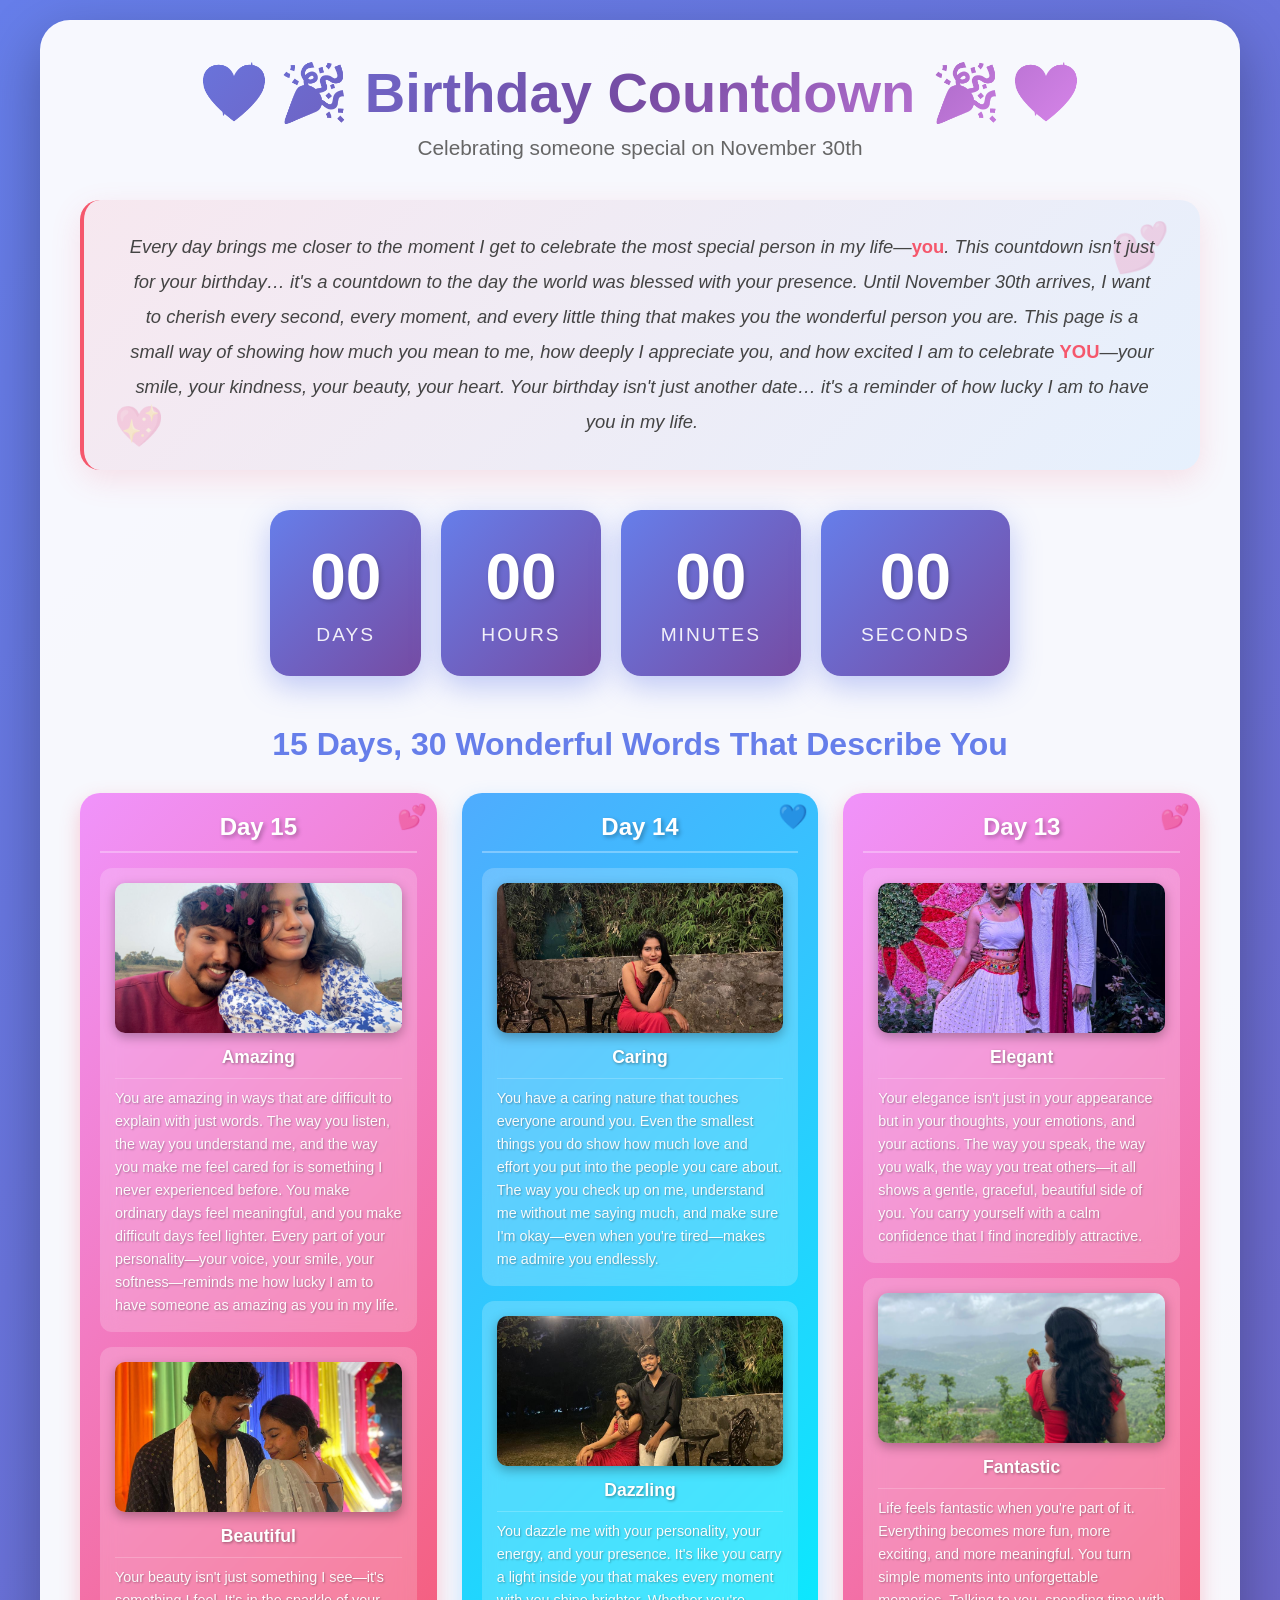
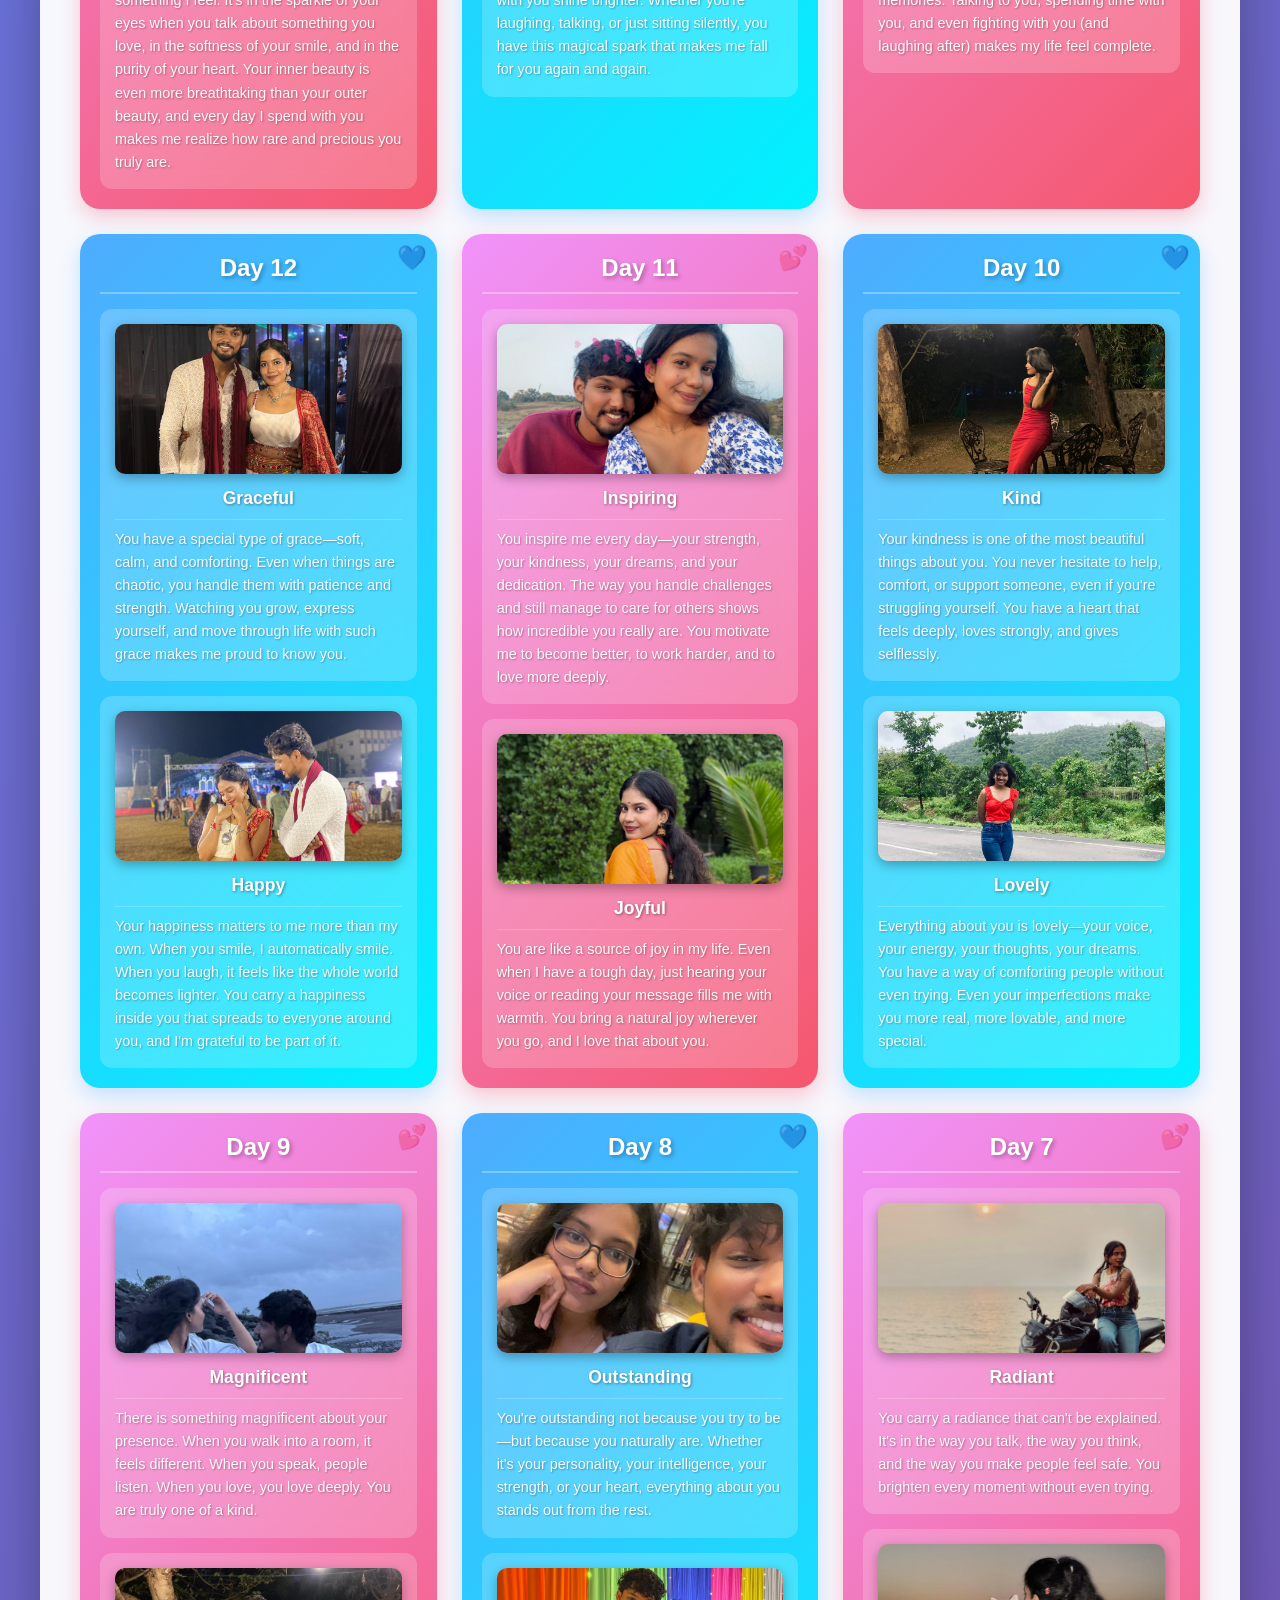
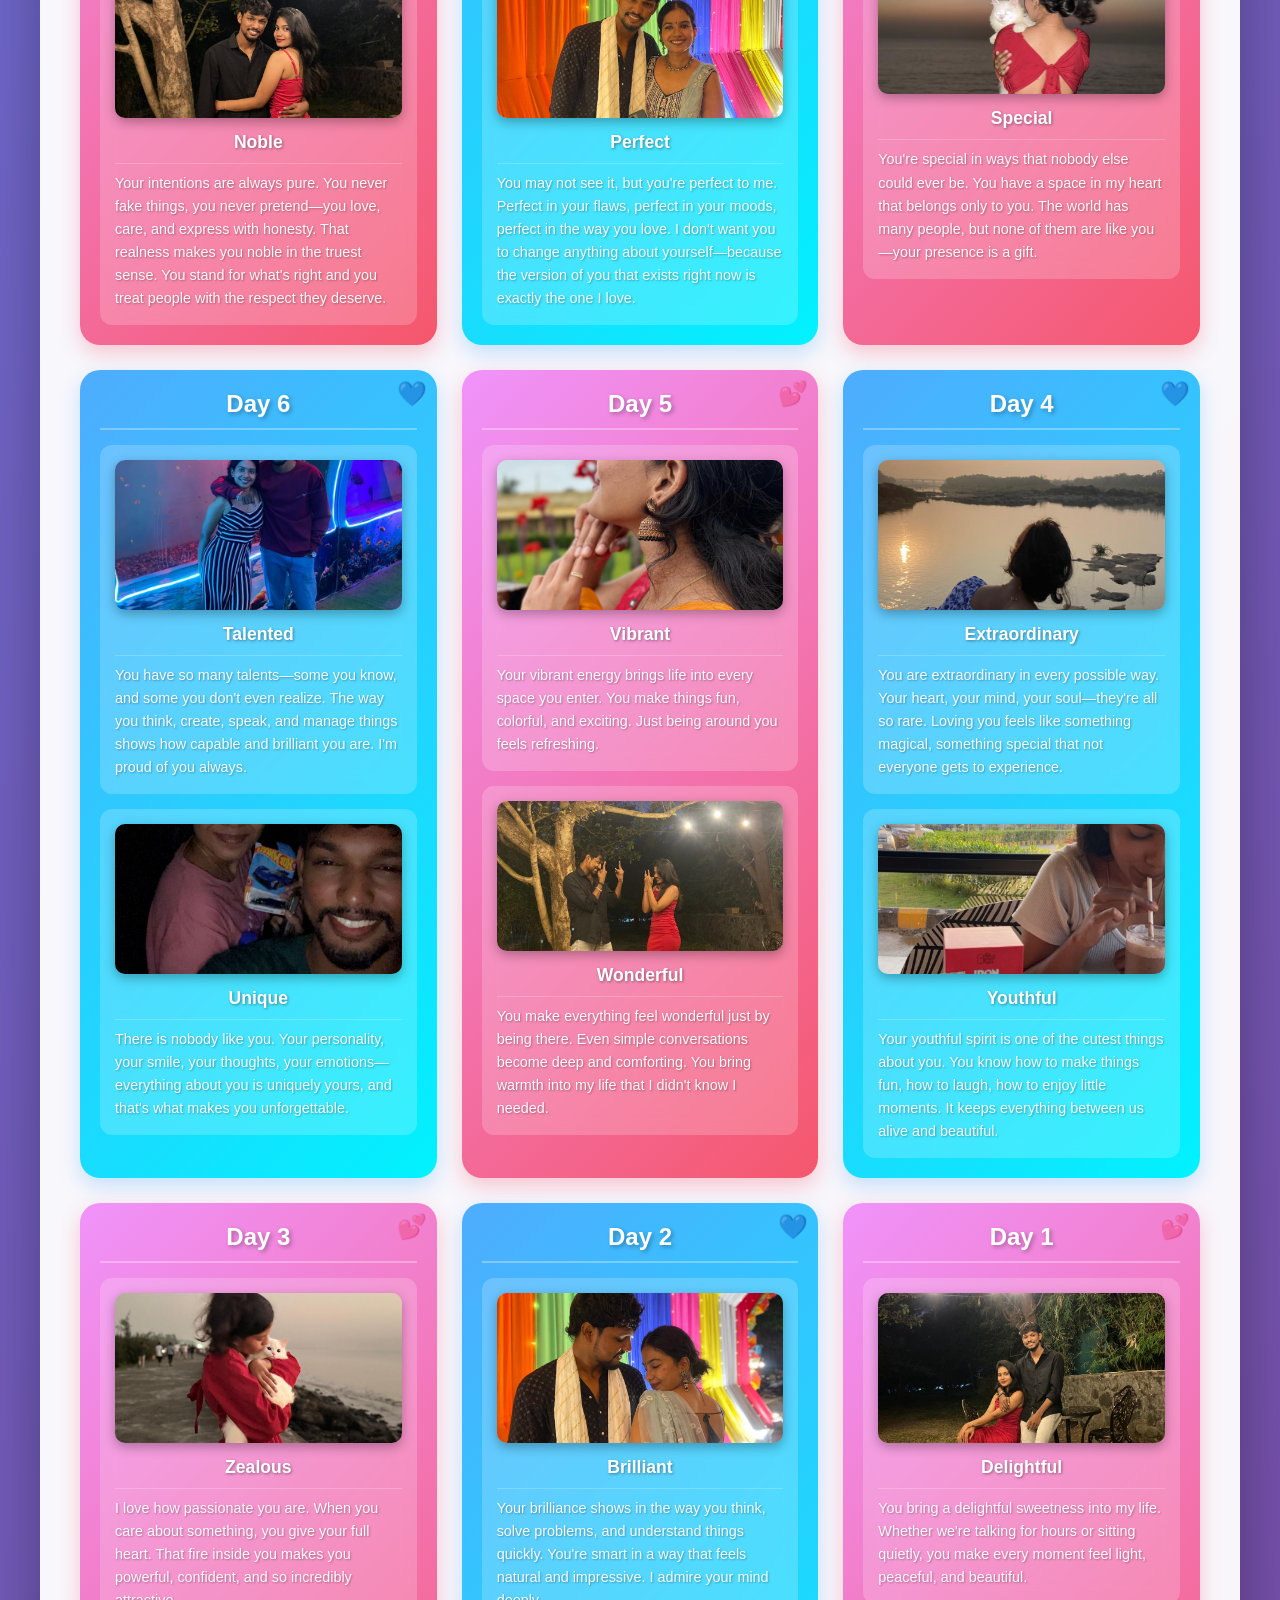
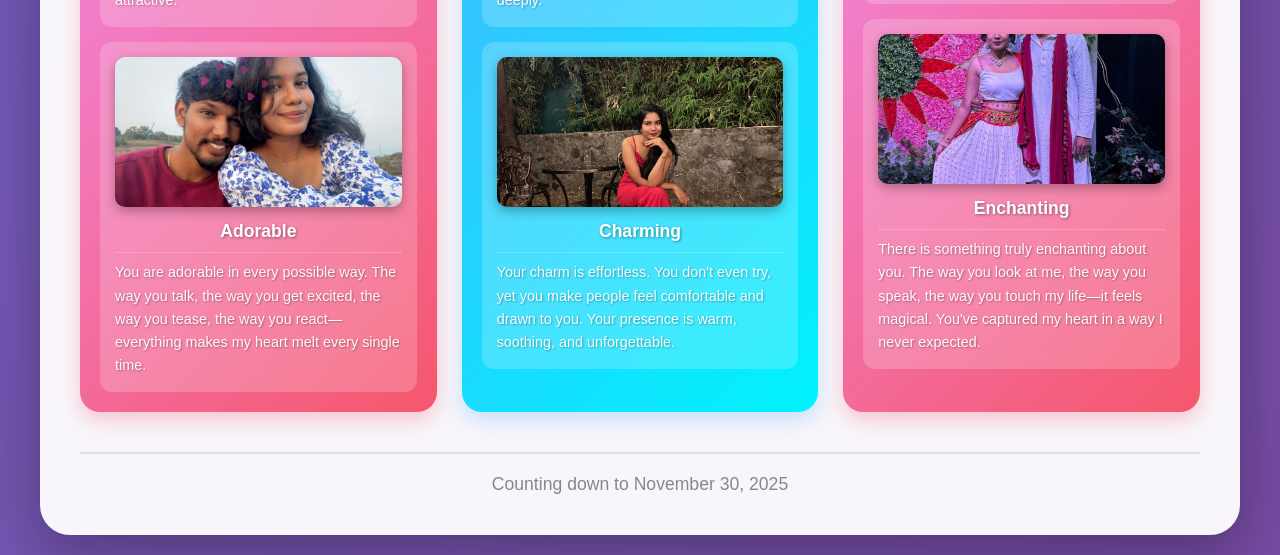
==== index.html @ 8b583f7f "Initial commit: Birthday countdown website" ====
<!DOCTYPE html>
<html lang="en">
  <head>
    <meta charset="UTF-8" />
    <meta name="viewport" content="width=device-width, initial-scale=1.0" />
    <title>Birthday Countdown</title>
    <link rel="stylesheet" href="style.css" />
  </head>
  <body>
    <div class="hearts-container"></div>
    <div class="container">
      <div class="header">
        <h1 class="title">🎉 Birthday Countdown 🎉</h1>
        <p class="subtitle">Celebrating someone special on November 30th</p>
      </div>

      <div class="message-section">
        <div class="message-content">
          <p class="message-text">
            Every day brings me closer to the moment I get to celebrate the most
            special person in my life—<strong>you</strong>. This countdown isn't
            just for your birthday… it's a countdown to the day the world was
            blessed with your presence. Until November 30th arrives, I want to
            cherish every second, every moment, and every little thing that
            makes you the wonderful person you are. This page is a small way of
            showing how much you mean to me, how deeply I appreciate you, and
            how excited I am to celebrate <strong>YOU</strong>—your smile, your
            kindness, your beauty, your heart. Your birthday isn't just another
            date… it's a reminder of how lucky I am to have you in my life.
          </p>
        </div>
      </div>

      <div class="countdown-container">
        <div class="countdown-box">
          <div class="time-unit">
            <div class="time-value" id="days">00</div>
            <div class="time-label">Days</div>
          </div>
          <div class="time-unit">
            <div class="time-value" id="hours">00</div>
            <div class="time-label">Hours</div>
          </div>
          <div class="time-unit">
            <div class="time-value" id="minutes">00</div>
            <div class="time-label">Minutes</div>
          </div>
          <div class="time-unit">
            <div class="time-value" id="seconds">00</div>
            <div class="time-label">Seconds</div>
          </div>
        </div>
      </div>

      <div class="words-section">
        <h2 class="section-title">
          15 Days, 30 Wonderful Words That Describe You
        </h2>
        <div class="days-grid">
          <!-- Day 15 -->
          <div class="day-card">
            <div class="day-number">Day 15</div>
            <div class="words-in-card">
              <div class="word-item">
                <img
                  src="images/WhatsApp Image 2025-11-15 at 17.01.36_0e4c5537.jpg"
                  alt="Amazing"
                  class="word-image"
                />
                <div class="word-text">Amazing</div>
                <div class="word-description">
                  You are amazing in ways that are difficult to explain with
                  just words. The way you listen, the way you understand me, and
                  the way you make me feel cared for is something I never
                  experienced before. You make ordinary days feel meaningful,
                  and you make difficult days feel lighter. Every part of your
                  personality—your voice, your smile, your softness—reminds me
                  how lucky I am to have someone as amazing as you in my life.
                </div>
              </div>
              <div class="word-item">
                <img
                  src="images/WhatsApp Image 2025-11-15 at 17.01.36_16bf5d9d.jpg"
                  alt="Beautiful"
                  class="word-image"
                />
                <div class="word-text">Beautiful</div>
                <div class="word-description">
                  Your beauty isn't just something I see—it's something I feel.
                  It's in the sparkle of your eyes when you talk about something
                  you love, in the softness of your smile, and in the purity of
                  your heart. Your inner beauty is even more breathtaking than
                  your outer beauty, and every day I spend with you makes me
                  realize how rare and precious you truly are.
                </div>
              </div>
            </div>
          </div>
          <!-- Day 14 -->
          <div class="day-card">
            <div class="day-number">Day 14</div>
            <div class="words-in-card">
              <div class="word-item">
                <img
                  src="images/WhatsApp Image 2025-11-15 at 17.01.36_2db9c4ed.jpg"
                  alt="Caring"
                  class="word-image"
                />
                <div class="word-text">Caring</div>
                <div class="word-description">
                  You have a caring nature that touches everyone around you.
                  Even the smallest things you do show how much love and effort
                  you put into the people you care about. The way you check up
                  on me, understand me without me saying much, and make sure I'm
                  okay—even when you're tired—makes me admire you endlessly.
                </div>
              </div>
              <div class="word-item">
                <img
                  src="images/WhatsApp Image 2025-11-15 at 17.01.36_37c3ce4b.jpg"
                  alt="Dazzling"
                  class="word-image"
                />
                <div class="word-text">Dazzling</div>
                <div class="word-description">
                  You dazzle me with your personality, your energy, and your
                  presence. It's like you carry a light inside you that makes
                  every moment with you shine brighter. Whether you're laughing,
                  talking, or just sitting silently, you have this magical spark
                  that makes me fall for you again and again.
                </div>
              </div>
            </div>
          </div>
          <!-- Day 13 -->
          <div class="day-card">
            <div class="day-number">Day 13</div>
            <div class="words-in-card">
              <div class="word-item">
                <img
                  src="images/WhatsApp Image 2025-11-15 at 17.01.36_3d685af7.jpg"
                  alt="Elegant"
                  class="word-image"
                />
                <div class="word-text">Elegant</div>
                <div class="word-description">
                  Your elegance isn't just in your appearance but in your
                  thoughts, your emotions, and your actions. The way you speak,
                  the way you walk, the way you treat others—it all shows a
                  gentle, graceful, beautiful side of you. You carry yourself
                  with a calm confidence that I find incredibly attractive.
                </div>
              </div>
              <div class="word-item">
                <img
                  src="images/WhatsApp Image 2025-11-15 at 17.01.36_50c5eab4.jpg"
                  alt="Fantastic"
                  class="word-image"
                />
                <div class="word-text">Fantastic</div>
                <div class="word-description">
                  Life feels fantastic when you're part of it. Everything
                  becomes more fun, more exciting, and more meaningful. You turn
                  simple moments into unforgettable memories. Talking to you,
                  spending time with you, and even fighting with you (and
                  laughing after) makes my life feel complete.
                </div>
              </div>
            </div>
          </div>
          <!-- Day 12 -->
          <div class="day-card">
            <div class="day-number">Day 12</div>
            <div class="words-in-card">
              <div class="word-item">
                <img
                  src="images/WhatsApp Image 2025-11-15 at 17.01.36_56d95ed5.jpg"
                  alt="Graceful"
                  class="word-image"
                />
                <div class="word-text">Graceful</div>
                <div class="word-description">
                  You have a special type of grace—soft, calm, and comforting.
                  Even when things are chaotic, you handle them with patience
                  and strength. Watching you grow, express yourself, and move
                  through life with such grace makes me proud to know you.
                </div>
              </div>
              <div class="word-item">
                <img
                  src="images/WhatsApp Image 2025-11-15 at 17.01.36_64910b8d.jpg"
                  alt="Happy"
                  class="word-image"
                />
                <div class="word-text">Happy</div>
                <div class="word-description">
                  Your happiness matters to me more than my own. When you smile,
                  I automatically smile. When you laugh, it feels like the whole
                  world becomes lighter. You carry a happiness inside you that
                  spreads to everyone around you, and I'm grateful to be part of
                  it.
                </div>
              </div>
            </div>
          </div>
          <!-- Day 11 -->
          <div class="day-card">
            <div class="day-number">Day 11</div>
            <div class="words-in-card">
              <div class="word-item">
                <img
                  src="images/WhatsApp Image 2025-11-15 at 17.01.36_8699e650.jpg"
                  alt="Inspiring"
                  class="word-image"
                />
                <div class="word-text">Inspiring</div>
                <div class="word-description">
                  You inspire me every day—your strength, your kindness, your
                  dreams, and your dedication. The way you handle challenges and
                  still manage to care for others shows how incredible you
                  really are. You motivate me to become better, to work harder,
                  and to love more deeply.
                </div>
              </div>
              <div class="word-item">
                <img
                  src="images/WhatsApp Image 2025-11-15 at 17.01.36_88b94394.jpg"
                  alt="Joyful"
                  class="word-image"
                />
                <div class="word-text">Joyful</div>
                <div class="word-description">
                  You are like a source of joy in my life. Even when I have a
                  tough day, just hearing your voice or reading your message
                  fills me with warmth. You bring a natural joy wherever you go,
                  and I love that about you.
                </div>
              </div>
            </div>
          </div>
          <!-- Day 10 -->
          <div class="day-card">
            <div class="day-number">Day 10</div>
            <div class="words-in-card">
              <div class="word-item">
                <img
                  src="images/WhatsApp Image 2025-11-15 at 17.01.36_8f2cc475.jpg"
                  alt="Kind"
                  class="word-image"
                />
                <div class="word-text">Kind</div>
                <div class="word-description">
                  Your kindness is one of the most beautiful things about you.
                  You never hesitate to help, comfort, or support someone, even
                  if you're struggling yourself. You have a heart that feels
                  deeply, loves strongly, and gives selflessly.
                </div>
              </div>
              <div class="word-item">
                <img
                  src="images/WhatsApp Image 2025-11-15 at 17.01.36_a6e9c5b5.jpg"
                  alt="Lovely"
                  class="word-image"
                />
                <div class="word-text">Lovely</div>
                <div class="word-description">
                  Everything about you is lovely—your voice, your energy, your
                  thoughts, your dreams. You have a way of comforting people
                  without even trying. Even your imperfections make you more
                  real, more lovable, and more special.
                </div>
              </div>
            </div>
          </div>
          <!-- Day 9 -->
          <div class="day-card">
            <div class="day-number">Day 9</div>
            <div class="words-in-card">
              <div class="word-item">
                <img
                  src="images/WhatsApp Image 2025-11-15 at 17.01.36_aa128725.jpg"
                  alt="Magnificent"
                  class="word-image"
                />
                <div class="word-text">Magnificent</div>
                <div class="word-description">
                  There is something magnificent about your presence. When you
                  walk into a room, it feels different. When you speak, people
                  listen. When you love, you love deeply. You are truly one of a
                  kind.
                </div>
              </div>
              <div class="word-item">
                <img
                  src="images/WhatsApp Image 2025-11-15 at 17.01.36_d8506e2b.jpg"
                  alt="Noble"
                  class="word-image"
                />
                <div class="word-text">Noble</div>
                <div class="word-description">
                  Your intentions are always pure. You never fake things, you
                  never pretend—you love, care, and express with honesty. That
                  realness makes you noble in the truest sense. You stand for
                  what's right and you treat people with the respect they
                  deserve.
                </div>
              </div>
            </div>
          </div>
          <!-- Day 8 -->
          <div class="day-card">
            <div class="day-number">Day 8</div>
            <div class="words-in-card">
              <div class="word-item">
                <img
                  src="images/WhatsApp Image 2025-11-15 at 17.01.36_eb9df489.jpg"
                  alt="Outstanding"
                  class="word-image"
                />
                <div class="word-text">Outstanding</div>
                <div class="word-description">
                  You're outstanding not because you try to be—but because you
                  naturally are. Whether it's your personality, your
                  intelligence, your strength, or your heart, everything about
                  you stands out from the rest.
                </div>
              </div>
              <div class="word-item">
                <img
                  src="images/WhatsApp Image 2025-11-15 at 17.01.36_ec0847b1.jpg"
                  alt="Perfect"
                  class="word-image"
                />
                <div class="word-text">Perfect</div>
                <div class="word-description">
                  You may not see it, but you're perfect to me. Perfect in your
                  flaws, perfect in your moods, perfect in the way you love. I
                  don't want you to change anything about yourself—because the
                  version of you that exists right now is exactly the one I
                  love.
                </div>
              </div>
            </div>
          </div>
          <!-- Day 7 -->
          <div class="day-card">
            <div class="day-number">Day 7</div>
            <div class="words-in-card">
              <div class="word-item">
                <img
                  src="images/WhatsApp Image 2025-11-15 at 17.01.37_1659cebc.jpg"
                  alt="Radiant"
                  class="word-image"
                />
                <div class="word-text">Radiant</div>
                <div class="word-description">
                  You carry a radiance that can't be explained. It's in the way
                  you talk, the way you think, and the way you make people feel
                  safe. You brighten every moment without even trying.
                </div>
              </div>
              <div class="word-item">
                <img
                  src="images/WhatsApp Image 2025-11-15 at 17.01.37_2a65f0f5.jpg"
                  alt="Special"
                  class="word-image"
                />
                <div class="word-text">Special</div>
                <div class="word-description">
                  You're special in ways that nobody else could ever be. You
                  have a space in my heart that belongs only to you. The world
                  has many people, but none of them are like you—your presence
                  is a gift.
                </div>
              </div>
            </div>
          </div>
          <!-- Day 6 -->
          <div class="day-card">
            <div class="day-number">Day 6</div>
            <div class="words-in-card">
              <div class="word-item">
                <img
                  src="images/WhatsApp Image 2025-11-15 at 17.01.37_3e9c2599.jpg"
                  alt="Talented"
                  class="word-image"
                />
                <div class="word-text">Talented</div>
                <div class="word-description">
                  You have so many talents—some you know, and some you don't
                  even realize. The way you think, create, speak, and manage
                  things shows how capable and brilliant you are. I'm proud of
                  you always.
                </div>
              </div>
              <div class="word-item">
                <img
                  src="images/WhatsApp Image 2025-11-15 at 17.01.37_5bc64190.jpg"
                  alt="Unique"
                  class="word-image"
                />
                <div class="word-text">Unique</div>
                <div class="word-description">
                  There is nobody like you. Your personality, your smile, your
                  thoughts, your emotions—everything about you is uniquely
                  yours, and that's what makes you unforgettable.
                </div>
              </div>
            </div>
          </div>
          <!-- Day 5 -->
          <div class="day-card">
            <div class="day-number">Day 5</div>
            <div class="words-in-card">
              <div class="word-item">
                <img
                  src="images/WhatsApp Image 2025-11-15 at 17.01.37_9a555298.jpg"
                  alt="Vibrant"
                  class="word-image"
                />
                <div class="word-text">Vibrant</div>
                <div class="word-description">
                  Your vibrant energy brings life into every space you enter.
                  You make things fun, colorful, and exciting. Just being around
                  you feels refreshing.
                </div>
              </div>
              <div class="word-item">
                <img
                  src="images/WhatsApp Image 2025-11-15 at 17.01.37_a31c0cb7.jpg"
                  alt="Wonderful"
                  class="word-image"
                />
                <div class="word-text">Wonderful</div>
                <div class="word-description">
                  You make everything feel wonderful just by being there. Even
                  simple conversations become deep and comforting. You bring
                  warmth into my life that I didn't know I needed.
                </div>
              </div>
            </div>
          </div>
          <!-- Day 4 -->
          <div class="day-card">
            <div class="day-number">Day 4</div>
            <div class="words-in-card">
              <div class="word-item">
                <img
                  src="images/WhatsApp Image 2025-11-15 at 17.01.37_d5d38ffe.jpg"
                  alt="Extraordinary"
                  class="word-image"
                />
                <div class="word-text">Extraordinary</div>
                <div class="word-description">
                  You are extraordinary in every possible way. Your heart, your
                  mind, your soul—they're all so rare. Loving you feels like
                  something magical, something special that not everyone gets to
                  experience.
                </div>
              </div>
              <div class="word-item">
                <img
                  src="images/WhatsApp Image 2025-11-15 at 17.01.37_e3ef5161.jpg"
                  alt="Youthful"
                  class="word-image"
                />
                <div class="word-text">Youthful</div>
                <div class="word-description">
                  Your youthful spirit is one of the cutest things about you.
                  You know how to make things fun, how to laugh, how to enjoy
                  little moments. It keeps everything between us alive and
                  beautiful.
                </div>
              </div>
            </div>
          </div>
          <!-- Day 3 -->
          <div class="day-card">
            <div class="day-number">Day 3</div>
            <div class="words-in-card">
              <div class="word-item">
                <img
                  src="images/WhatsApp Image 2025-11-15 at 17.01.37_eecebd28.jpg"
                  alt="Zealous"
                  class="word-image"
                />
                <div class="word-text">Zealous</div>
                <div class="word-description">
                  I love how passionate you are. When you care about something,
                  you give your full heart. That fire inside you makes you
                  powerful, confident, and so incredibly attractive.
                </div>
              </div>
              <div class="word-item">
                <img
                  src="images/WhatsApp Image 2025-11-15 at 17.01.36_0e4c5537.jpg"
                  alt="Adorable"
                  class="word-image"
                />
                <div class="word-text">Adorable</div>
                <div class="word-description">
                  You are adorable in every possible way. The way you talk, the
                  way you get excited, the way you tease, the way you
                  react—everything makes my heart melt every single time.
                </div>
              </div>
            </div>
          </div>
          <!-- Day 2 -->
          <div class="day-card">
            <div class="day-number">Day 2</div>
            <div class="words-in-card">
              <div class="word-item">
                <img
                  src="images/WhatsApp Image 2025-11-15 at 17.01.36_16bf5d9d.jpg"
                  alt="Brilliant"
                  class="word-image"
                />
                <div class="word-text">Brilliant</div>
                <div class="word-description">
                  Your brilliance shows in the way you think, solve problems,
                  and understand things quickly. You're smart in a way that
                  feels natural and impressive. I admire your mind deeply.
                </div>
              </div>
              <div class="word-item">
                <img
                  src="images/WhatsApp Image 2025-11-15 at 17.01.36_2db9c4ed.jpg"
                  alt="Charming"
                  class="word-image"
                />
                <div class="word-text">Charming</div>
                <div class="word-description">
                  Your charm is effortless. You don't even try, yet you make
                  people feel comfortable and drawn to you. Your presence is
                  warm, soothing, and unforgettable.
                </div>
              </div>
            </div>
          </div>
          <!-- Day 1 -->
          <div class="day-card">
            <div class="day-number">Day 1</div>
            <div class="words-in-card">
              <div class="word-item">
                <img
                  src="images/WhatsApp Image 2025-11-15 at 17.01.36_37c3ce4b.jpg"
                  alt="Delightful"
                  class="word-image"
                />
                <div class="word-text">Delightful</div>
                <div class="word-description">
                  You bring a delightful sweetness into my life. Whether we're
                  talking for hours or sitting quietly, you make every moment
                  feel light, peaceful, and beautiful.
                </div>
              </div>
              <div class="word-item">
                <img
                  src="images/WhatsApp Image 2025-11-15 at 17.01.36_3d685af7.jpg"
                  alt="Enchanting"
                  class="word-image"
                />
                <div class="word-text">Enchanting</div>
                <div class="word-description">
                  There is something truly enchanting about you. The way you
                  look at me, the way you speak, the way you touch my life—it
                  feels magical. You've captured my heart in a way I never
                  expected.
                </div>
              </div>
            </div>
          </div>
        </div>
      </div>

      <div class="footer">
        <p>Counting down to November 30, 2025</p>
      </div>
    </div>

    <!-- Modal -->
    <div class="modal-overlay" id="modalOverlay">
      <div class="modal-hearts"></div>
      <div class="modal-container">
        <button class="modal-close" id="modalClose">×</button>
        <div class="modal-header">
          <h2 class="modal-day-title" id="modalDayTitle">Day 15</h2>
        </div>
        <div class="modal-content" id="modalContent">
          <!-- Content will be populated by JavaScript -->
        </div>
      </div>
    </div>

    <script>
      // Set the target date: November 30, 2025
      const targetDate = new Date("2025-11-30T00:00:00").getTime();

      function updateCountdown() {
        const now = new Date().getTime();
        const distance = targetDate - now;

        if (distance < 0) {
          document.getElementById("days").textContent = "00";
          document.getElementById("hours").textContent = "00";
          document.getElementById("minutes").textContent = "00";
          document.getElementById("seconds").textContent = "00";
          return;
        }

        const days = Math.floor(distance / (1000 * 60 * 60 * 24));
        const hours = Math.floor(
          (distance % (1000 * 60 * 60 * 24)) / (1000 * 60 * 60)
        );
        const minutes = Math.floor((distance % (1000 * 60 * 60)) / (1000 * 60));
        const seconds = Math.floor((distance % (1000 * 60)) / 1000);

        document.getElementById("days").textContent = String(days).padStart(
          2,
          "0"
        );
        document.getElementById("hours").textContent = String(hours).padStart(
          2,
          "0"
        );
        document.getElementById("minutes").textContent = String(
          minutes
        ).padStart(2, "0");
        document.getElementById("seconds").textContent = String(
          seconds
        ).padStart(2, "0");
      }

      // Update countdown immediately and then every second
      updateCountdown();
      setInterval(updateCountdown, 1000);

      // Create floating hearts animation
      const heartsContainer = document.querySelector(".hearts-container");
      const hearts = [
        "❤️",
        "💕",
        "💖",
        "💗",
        "💓",
        "💝",
        "💞",
        "💟",
        "🧡",
        "💛",
      ];

      function createHeart() {
        const heart = document.createElement("div");
        heart.className = "floating-heart";
        heart.textContent = hearts[Math.floor(Math.random() * hearts.length)];
        heart.style.left = Math.random() * 100 + "%";
        heart.style.animationDuration = Math.random() * 3 + 4 + "s";
        heart.style.opacity = Math.random() * 0.5 + 0.5;
        heart.style.fontSize = Math.random() * 10 + 20 + "px";
        heartsContainer.appendChild(heart);

        setTimeout(() => {
          heart.remove();
        }, 7000);
      }

      // Create hearts on page load
      for (let i = 0; i < 30; i++) {
        setTimeout(() => {
          createHeart();
        }, i * 200);
      }

      // Continue creating hearts periodically
      setInterval(() => {
        if (Math.random() > 0.7) {
          createHeart();
        }
      }, 2000);

      // Modal functionality
      const modalOverlay = document.getElementById("modalOverlay");
      const modalClose = document.getElementById("modalClose");
      const modalContent = document.getElementById("modalContent");
      const modalDayTitle = document.getElementById("modalDayTitle");
      const modalHearts = document.querySelector(".modal-hearts");
      const dayCards = document.querySelectorAll(".day-card");

      // Create hearts in modal
      function createModalHeart() {
        const heart = document.createElement("div");
        heart.className = "modal-heart";
        const hearts = ["❤️", "💕", "💖", "💗", "💓", "💝", "💞"];
        heart.textContent = hearts[Math.floor(Math.random() * hearts.length)];
        heart.style.left = Math.random() * 100 + "%";
        heart.style.animationDuration = Math.random() * 2 + 3 + "s";
        heart.style.fontSize = Math.random() * 15 + 25 + "px";
        modalHearts.appendChild(heart);

        setTimeout(() => {
          heart.remove();
        }, 5000);
      }

      // Start creating hearts in modal when opened
      let modalHeartInterval;

      function startModalHearts() {
        for (let i = 0; i < 20; i++) {
          setTimeout(() => createModalHeart(), i * 150);
        }
        modalHeartInterval = setInterval(() => {
          if (Math.random() > 0.5) {
            createModalHeart();
          }
        }, 800);
      }

      function stopModalHearts() {
        if (modalHeartInterval) {
          clearInterval(modalHeartInterval);
        }
        modalHearts.innerHTML = "";
      }

      // Open modal with card content
      dayCards.forEach((card) => {
        card.addEventListener("click", () => {
          const dayNumber = card.querySelector(".day-number").textContent;
          const wordItems = card.querySelectorAll(".word-item");

          modalDayTitle.textContent = dayNumber;

          // Clear previous content
          modalContent.innerHTML = "";

          // Add each word item to modal
          wordItems.forEach((item) => {
            const img = item.querySelector(".word-image");
            const wordText = item.querySelector(".word-text");
            const description = item.querySelector(".word-description");

            const modalItem = document.createElement("div");
            modalItem.className = "modal-word-item";
            modalItem.innerHTML = `
              <img src="${img.src}" alt="${img.alt}" class="modal-word-image" />
              <h3 class="modal-word-title">${wordText.textContent}</h3>
              <p class="modal-word-description">${description.textContent}</p>
            `;
            modalContent.appendChild(modalItem);
          });

          // Show modal
          modalOverlay.classList.add("active");
          document.body.style.overflow = "hidden";
          startModalHearts();
        });
      });

      // Close modal
      function closeModal() {
        modalOverlay.classList.remove("active");
        document.body.style.overflow = "auto";
        stopModalHearts();
      }

      modalClose.addEventListener("click", closeModal);
      modalOverlay.addEventListener("click", (e) => {
        if (e.target === modalOverlay) {
          closeModal();
        }
      });

      // Close on Escape key
      document.addEventListener("keydown", (e) => {
        if (e.key === "Escape" && modalOverlay.classList.contains("active")) {
          closeModal();
        }
      });
    </script>
  </body>
</html>
---- style.css ----
* {
  margin: 0;
  padding: 0;
  box-sizing: border-box;
}

body {
  font-family: "Segoe UI", Tahoma, Geneva, Verdana, sans-serif;
  background: linear-gradient(
    135deg,
    #667eea 0%,
    #764ba2 25%,
    #f093fb 50%,
    #4facfe 75%,
    #00f2fe 100%
  );
  background-size: 400% 400%;
  animation: gradientShift 15s ease infinite;
  min-height: 100vh;
  display: flex;
  justify-content: center;
  align-items: center;
  padding: 20px;
  color: #333;
  position: relative;
  overflow-x: hidden;
}

.hearts-container {
  position: fixed;
  top: 0;
  left: 0;
  width: 100%;
  height: 100%;
  pointer-events: none;
  z-index: 1000;
  overflow: hidden;
}

.floating-heart {
  position: absolute;
  bottom: -50px;
  animation: floatUp 7s ease-in-out forwards;
  pointer-events: none;
  user-select: none;
}

@keyframes floatUp {
  0% {
    transform: translateY(0) translateX(0) rotate(0deg) scale(0.5);
    opacity: 0;
  }
  10% {
    opacity: 1;
    transform: translateY(-10vh) translateX(10px) rotate(10deg) scale(1);
  }
  50% {
    transform: translateY(-50vh) translateX(-15px) rotate(-10deg) scale(1.2);
  }
  100% {
    transform: translateY(-100vh) translateX(20px) rotate(15deg) scale(0.8);
    opacity: 0;
  }
}

@keyframes gradientShift {
  0% {
    background-position: 0% 50%;
  }
  50% {
    background-position: 100% 50%;
  }
  100% {
    background-position: 0% 50%;
  }
}

.container {
  background: rgba(255, 255, 255, 0.95);
  border-radius: 30px;
  box-shadow: 0 20px 60px rgba(0, 0, 0, 0.3);
  padding: 40px;
  max-width: 1200px;
  width: 100%;
  animation: fadeInBounce 1.2s ease-out;
  position: relative;
  z-index: 1;
}

@keyframes fadeIn {
  from {
    opacity: 0;
    transform: translateY(20px);
  }
  to {
    opacity: 1;
    transform: translateY(0);
  }
}

@keyframes fadeInBounce {
  0% {
    opacity: 0;
    transform: translateY(30px) scale(0.95);
  }
  60% {
    transform: translateY(-5px) scale(1.02);
  }
  100% {
    opacity: 1;
    transform: translateY(0) scale(1);
  }
}

.header {
  text-align: center;
  margin-bottom: 40px;
}

.title {
  font-size: 3.5rem;
  background: linear-gradient(135deg, #667eea 0%, #764ba2 50%, #f093fb 100%);
  -webkit-background-clip: text;
  -webkit-text-fill-color: transparent;
  background-clip: text;
  margin-bottom: 10px;
  animation: pulse 2s ease-in-out infinite;
}

@keyframes pulse {
  0%,
  100% {
    transform: scale(1);
  }
  50% {
    transform: scale(1.08);
  }
}

.title::before {
  content: "💖";
  animation: heartBeat 1.5s ease-in-out infinite;
  display: inline-block;
  margin-right: 10px;
}

.title::after {
  content: "💖";
  animation: heartBeat 1.5s ease-in-out infinite 0.3s;
  display: inline-block;
  margin-left: 10px;
}

@keyframes heartBeat {
  0%,
  100% {
    transform: scale(1);
  }
  25% {
    transform: scale(1.3);
  }
  50% {
    transform: scale(1);
  }
}

.subtitle {
  font-size: 1.3rem;
  color: #666;
  font-weight: 300;
  animation: fadeIn 1.5s ease-out 0.3s backwards;
}

.message-section {
  margin: 40px 0;
  animation: fadeIn 1.8s ease-out 0.5s backwards;
}

.message-content {
  background: linear-gradient(
    135deg,
    rgba(245, 87, 108, 0.1) 0%,
    rgba(79, 172, 254, 0.1) 100%
  );
  border-left: 4px solid #f5576c;
  border-radius: 20px;
  padding: 30px 40px;
  box-shadow: 0 10px 30px rgba(245, 87, 108, 0.15);
  position: relative;
  overflow: hidden;
}

.message-content::before {
  content: "💕";
  position: absolute;
  top: 20px;
  right: 30px;
  font-size: 3rem;
  opacity: 0.2;
  animation: floatHeart 3s ease-in-out infinite;
}

.message-content::after {
  content: "💖";
  position: absolute;
  bottom: 20px;
  left: 30px;
  font-size: 2.5rem;
  opacity: 0.2;
  animation: floatHeart 3s ease-in-out infinite 1.5s;
}

@keyframes floatHeart {
  0%,
  100% {
    transform: translateY(0) rotate(0deg);
  }
  50% {
    transform: translateY(-10px) rotate(10deg);
  }
}

.message-text {
  font-size: 1.15rem;
  line-height: 1.9;
  color: #444;
  text-align: center;
  margin: 0;
  position: relative;
  z-index: 1;
  font-style: italic;
}

.message-text strong {
  color: #f5576c;
  font-weight: 700;
  font-style: normal;
}

.countdown-container {
  margin-bottom: 50px;
}

.countdown-box {
  display: flex;
  justify-content: center;
  gap: 20px;
  flex-wrap: wrap;
}

.time-unit {
  background: linear-gradient(135deg, #667eea 0%, #764ba2 100%);
  border-radius: 20px;
  padding: 30px 40px;
  min-width: 150px;
  text-align: center;
  box-shadow: 0 10px 30px rgba(102, 126, 234, 0.4);
  transition: transform 0.3s ease, box-shadow 0.3s ease;
  animation: float 3s ease-in-out infinite;
}

.time-unit:nth-child(1) {
  animation-delay: 0s;
}

.time-unit:nth-child(2) {
  animation-delay: 0.5s;
}

.time-unit:nth-child(3) {
  animation-delay: 1s;
}

.time-unit:nth-child(4) {
  animation-delay: 1.5s;
}

@keyframes float {
  0%,
  100% {
    transform: translateY(0px) rotate(0deg);
  }
  25% {
    transform: translateY(-8px) rotate(-2deg);
  }
  50% {
    transform: translateY(-12px) rotate(0deg);
  }
  75% {
    transform: translateY(-8px) rotate(2deg);
  }
}

.time-unit:hover {
  transform: translateY(-15px) scale(1.08) rotate(2deg);
  box-shadow: 0 15px 40px rgba(102, 126, 234, 0.6);
  animation: bounce 0.6s ease;
}

@keyframes bounce {
  0%,
  100% {
    transform: translateY(-15px) scale(1.08) rotate(2deg);
  }
  50% {
    transform: translateY(-20px) scale(1.1) rotate(-2deg);
  }
}

.time-value {
  font-size: 4rem;
  font-weight: bold;
  color: white;
  margin-bottom: 10px;
  text-shadow: 2px 2px 4px rgba(0, 0, 0, 0.2);
}

.time-label {
  font-size: 1.2rem;
  color: rgba(255, 255, 255, 0.9);
  text-transform: uppercase;
  letter-spacing: 2px;
  font-weight: 500;
}

.words-section {
  margin-top: 50px;
}

.section-title {
  text-align: center;
  font-size: 2rem;
  color: #667eea;
  margin-bottom: 30px;
  font-weight: 600;
}

.days-grid {
  display: grid;
  grid-template-columns: repeat(auto-fit, minmax(280px, 1fr));
  gap: 25px;
  margin-top: 30px;
}

.day-card {
  background: linear-gradient(135deg, #f093fb 0%, #f5576c 100%);
  padding: 20px;
  border-radius: 20px;
  box-shadow: 0 8px 20px rgba(245, 87, 108, 0.3);
  transition: all 0.3s ease;
  cursor: pointer;
  overflow: hidden;
  position: relative;
  animation: cardAppear 0.6s ease-out backwards;
}

.day-card:nth-child(1) {
  animation-delay: 0.1s;
}
.day-card:nth-child(2) {
  animation-delay: 0.2s;
}
.day-card:nth-child(3) {
  animation-delay: 0.3s;
}
.day-card:nth-child(4) {
  animation-delay: 0.4s;
}
.day-card:nth-child(5) {
  animation-delay: 0.5s;
}
.day-card:nth-child(6) {
  animation-delay: 0.6s;
}
.day-card:nth-child(7) {
  animation-delay: 0.7s;
}
.day-card:nth-child(8) {
  animation-delay: 0.8s;
}
.day-card:nth-child(9) {
  animation-delay: 0.9s;
}
.day-card:nth-child(10) {
  animation-delay: 1s;
}
.day-card:nth-child(11) {
  animation-delay: 1.1s;
}
.day-card:nth-child(12) {
  animation-delay: 1.2s;
}
.day-card:nth-child(13) {
  animation-delay: 1.3s;
}
.day-card:nth-child(14) {
  animation-delay: 1.4s;
}
.day-card:nth-child(15) {
  animation-delay: 1.5s;
}

.day-card::before {
  content: "💕";
  position: absolute;
  top: 10px;
  right: 10px;
  font-size: 1.5rem;
  opacity: 0.6;
  animation: twinkle 2s ease-in-out infinite;
}

@keyframes cardAppear {
  0% {
    opacity: 0;
    transform: translateY(30px) scale(0.9);
  }
  100% {
    opacity: 1;
    transform: translateY(0) scale(1);
  }
}

@keyframes twinkle {
  0%,
  100% {
    opacity: 0.4;
    transform: scale(1);
  }
  50% {
    opacity: 1;
    transform: scale(1.2);
  }
}

.day-card:hover {
  transform: translateY(-10px) scale(1.03) rotate(1deg);
  box-shadow: 0 20px 40px rgba(245, 87, 108, 0.6);
  background: linear-gradient(135deg, #f5576c 0%, #f093fb 100%);
}

.day-card:hover::before {
  animation: heartPop 0.5s ease;
}

@keyframes heartPop {
  0% {
    transform: scale(1);
  }
  50% {
    transform: scale(1.5) rotate(15deg);
  }
  100% {
    transform: scale(1.2) rotate(0deg);
  }
}

.day-card:nth-child(even) {
  background: linear-gradient(135deg, #4facfe 0%, #00f2fe 100%);
  box-shadow: 0 8px 20px rgba(79, 172, 254, 0.3);
}

.day-card:nth-child(even)::before {
  content: "💙";
}

.day-card:nth-child(even):hover {
  box-shadow: 0 15px 35px rgba(79, 172, 254, 0.5);
  background: linear-gradient(135deg, #00f2fe 0%, #4facfe 100%);
}

.day-number {
  font-size: 1.5rem;
  font-weight: 700;
  color: white;
  text-align: center;
  margin-bottom: 15px;
  text-shadow: 2px 2px 4px rgba(0, 0, 0, 0.3);
  padding-bottom: 10px;
  border-bottom: 2px solid rgba(255, 255, 255, 0.3);
}

.words-in-card {
  display: flex;
  flex-direction: column;
  gap: 15px;
}

.word-item {
  background: rgba(255, 255, 255, 0.2);
  border-radius: 12px;
  padding: 15px;
  transition: all 0.3s ease;
  backdrop-filter: blur(10px);
  min-height: fit-content;
}

.word-item:hover {
  background: rgba(255, 255, 255, 0.3);
  transform: scale(1.05) rotate(1deg);
  box-shadow: 0 5px 20px rgba(255, 255, 255, 0.3);
}

.word-image {
  width: 100%;
  height: 150px;
  object-fit: cover;
  border-radius: 10px;
  margin-bottom: 10px;
  transition: transform 0.3s ease;
  box-shadow: 0 4px 12px rgba(0, 0, 0, 0.3);
}

.word-item:hover .word-image {
  transform: scale(1.1) rotate(2deg);
  box-shadow: 0 8px 20px rgba(0, 0, 0, 0.4);
}

.word-text {
  font-size: 1.1rem;
  font-weight: 600;
  color: white;
  text-align: center;
  text-transform: capitalize;
  text-shadow: 1px 1px 3px rgba(0, 0, 0, 0.4);
  margin-bottom: 10px;
}

.word-description {
  font-size: 0.9rem;
  color: rgba(255, 255, 255, 0.95);
  text-align: left;
  line-height: 1.6;
  text-shadow: 1px 1px 2px rgba(0, 0, 0, 0.3);
  padding-top: 8px;
  border-top: 1px solid rgba(255, 255, 255, 0.2);
}

.footer {
  text-align: center;
  margin-top: 40px;
  padding-top: 20px;
  border-top: 2px solid #e0e0e0;
  color: #888;
  font-size: 1.1rem;
}

@media (max-width: 768px) {
  .title {
    font-size: 2.5rem;
  }

  .subtitle {
    font-size: 1rem;
  }

  .message-section {
    margin: 30px 0;
  }

  .message-content {
    padding: 25px 30px;
    border-radius: 15px;
  }

  .message-content::before,
  .message-content::after {
    font-size: 2rem;
  }

  .message-text {
    font-size: 1rem;
    line-height: 1.7;
  }

  .time-unit {
    min-width: 120px;
    padding: 20px 25px;
  }

  .time-value {
    font-size: 3rem;
  }

  .days-grid {
    grid-template-columns: repeat(auto-fit, minmax(250px, 1fr));
    gap: 20px;
  }

  .day-card {
    padding: 18px;
  }

  .day-number {
    font-size: 1.3rem;
  }

  .word-image {
    height: 130px;
  }

  .word-text {
    font-size: 1rem;
  }

  .word-description {
    font-size: 0.85rem;
    line-height: 1.5;
  }

  .container {
    padding: 25px;
  }
}

@media (max-width: 480px) {
  .countdown-box {
    gap: 10px;
  }

  .time-unit {
    min-width: 80px;
    padding: 15px 20px;
  }

  .time-value {
    font-size: 2.5rem;
  }

  .time-label {
    font-size: 0.9rem;
  }

  .days-grid {
    grid-template-columns: 1fr;
    gap: 15px;
  }

  .day-card {
    padding: 15px;
  }

  .day-number {
    font-size: 1.2rem;
  }

  .word-image {
    height: 120px;
  }

  .word-text {
    font-size: 0.95rem;
  }

  .word-description {
    font-size: 0.8rem;
    line-height: 1.4;
  }

  .message-content {
    padding: 20px 25px;
  }

  .message-content::before,
  .message-content::after {
    font-size: 1.5rem;
    opacity: 0.15;
  }

  .message-text {
    font-size: 0.9rem;
    line-height: 1.6;
  }
}

/* Modal Styles */
.modal-overlay {
  position: fixed;
  top: 0;
  left: 0;
  width: 100%;
  height: 100%;
  background: rgba(0, 0, 0, 0.8);
  backdrop-filter: blur(10px);
  display: flex;
  justify-content: center;
  align-items: center;
  z-index: 2000;
  opacity: 0;
  visibility: hidden;
  transition: all 0.3s ease;
  overflow-y: auto;
  padding: 20px;
}

.modal-overlay.active {
  opacity: 1;
  visibility: visible;
}

.modal-hearts {
  position: absolute;
  top: 0;
  left: 0;
  width: 100%;
  height: 100%;
  pointer-events: none;
  overflow: hidden;
  z-index: 1;
}

.modal-heart {
  position: absolute;
  bottom: -50px;
  animation: modalHeartFloat 5s ease-in-out forwards;
  pointer-events: none;
  user-select: none;
}

@keyframes modalHeartFloat {
  0% {
    transform: translateY(0) translateX(0) rotate(0deg) scale(0.5);
    opacity: 0;
  }
  10% {
    opacity: 1;
    transform: translateY(-10vh) translateX(20px) rotate(15deg) scale(1);
  }
  50% {
    transform: translateY(-50vh) translateX(-30px) rotate(-20deg) scale(1.3);
  }
  100% {
    transform: translateY(-100vh) translateX(40px) rotate(25deg) scale(0.8);
    opacity: 0;
  }
}

.modal-container {
  position: relative;
  background: linear-gradient(135deg, #f093fb 0%, #f5576c 50%, #4facfe 100%);
  border-radius: 25px;
  padding: 40px;
  max-width: 900px;
  width: 100%;
  max-height: 90vh;
  overflow-y: auto;
  box-shadow: 0 25px 80px rgba(0, 0, 0, 0.5);
  z-index: 2;
  transform: scale(0.8) translateY(50px);
  transition: transform 0.4s cubic-bezier(0.34, 1.56, 0.64, 1);
  animation: modalBounce 0.6s ease-out;
}

.modal-overlay.active .modal-container {
  transform: scale(1) translateY(0);
}

@keyframes modalBounce {
  0% {
    transform: scale(0.5) translateY(100px);
    opacity: 0;
  }
  60% {
    transform: scale(1.05) translateY(-10px);
  }
  100% {
    transform: scale(1) translateY(0);
    opacity: 1;
  }
}

.modal-close {
  position: absolute;
  top: 15px;
  right: 15px;
  background: rgba(255, 255, 255, 0.9);
  border: none;
  border-radius: 50%;
  width: 40px;
  height: 40px;
  font-size: 28px;
  color: #f5576c;
  cursor: pointer;
  display: flex;
  align-items: center;
  justify-content: center;
  transition: all 0.3s ease;
  z-index: 10;
  box-shadow: 0 4px 15px rgba(0, 0, 0, 0.2);
  line-height: 1;
}

.modal-close:hover {
  background: white;
  transform: rotate(90deg) scale(1.1);
  box-shadow: 0 6px 20px rgba(0, 0, 0, 0.3);
}

.modal-header {
  text-align: center;
  margin-bottom: 30px;
  padding-bottom: 20px;
  border-bottom: 2px solid rgba(255, 255, 255, 0.3);
}

.modal-day-title {
  font-size: 2.5rem;
  color: white;
  text-shadow: 2px 2px 8px rgba(0, 0, 0, 0.3);
  margin: 0;
  animation: titlePulse 2s ease-in-out infinite;
}

@keyframes titlePulse {
  0%,
  100% {
    transform: scale(1);
  }
  50% {
    transform: scale(1.05);
  }
}

.modal-content {
  display: flex;
  flex-direction: column;
  gap: 30px;
}

.modal-word-item {
  background: rgba(255, 255, 255, 0.95);
  border-radius: 20px;
  padding: 25px;
  box-shadow: 0 10px 30px rgba(0, 0, 0, 0.3);
  transition: all 0.3s ease;
  animation: itemSlideIn 0.5s ease-out backwards;
}

.modal-word-item:nth-child(1) {
  animation-delay: 0.1s;
}

.modal-word-item:nth-child(2) {
  animation-delay: 0.2s;
}

@keyframes itemSlideIn {
  0% {
    opacity: 0;
    transform: translateX(-30px);
  }
  100% {
    opacity: 1;
    transform: translateX(0);
  }
}

.modal-word-item:hover {
  transform: translateY(-5px) scale(1.02);
  box-shadow: 0 15px 40px rgba(0, 0, 0, 0.4);
}

.modal-word-image {
  width: 100%;
  height: 300px;
  object-fit: cover;
  border-radius: 15px;
  margin-bottom: 20px;
  box-shadow: 0 8px 25px rgba(0, 0, 0, 0.2);
  transition: transform 0.3s ease;
}

.modal-word-item:hover .modal-word-image {
  transform: scale(1.05);
}

.modal-word-title {
  font-size: 2rem;
  color: #f5576c;
  margin-bottom: 15px;
  text-align: center;
  text-shadow: 1px 1px 3px rgba(0, 0, 0, 0.1);
}

.modal-word-description {
  font-size: 1.1rem;
  line-height: 1.8;
  color: #333;
  text-align: left;
  margin: 0;
}

@media (max-width: 768px) {
  .modal-container {
    padding: 25px;
    max-height: 95vh;
  }

  .modal-day-title {
    font-size: 2rem;
  }

  .modal-word-image {
    height: 200px;
  }

  .modal-word-title {
    font-size: 1.5rem;
  }

  .modal-word-description {
    font-size: 1rem;
    line-height: 1.6;
  }
}

@media (max-width: 480px) {
  .modal-container {
    padding: 20px;
    border-radius: 20px;
  }

  .modal-close {
    width: 35px;
    height: 35px;
    font-size: 24px;
    top: 10px;
    right: 10px;
  }

  .modal-day-title {
    font-size: 1.5rem;
  }

  .modal-word-image {
    height: 180px;
  }

  .modal-word-title {
    font-size: 1.3rem;
  }

  .modal-word-description {
    font-size: 0.9rem;
  }
}
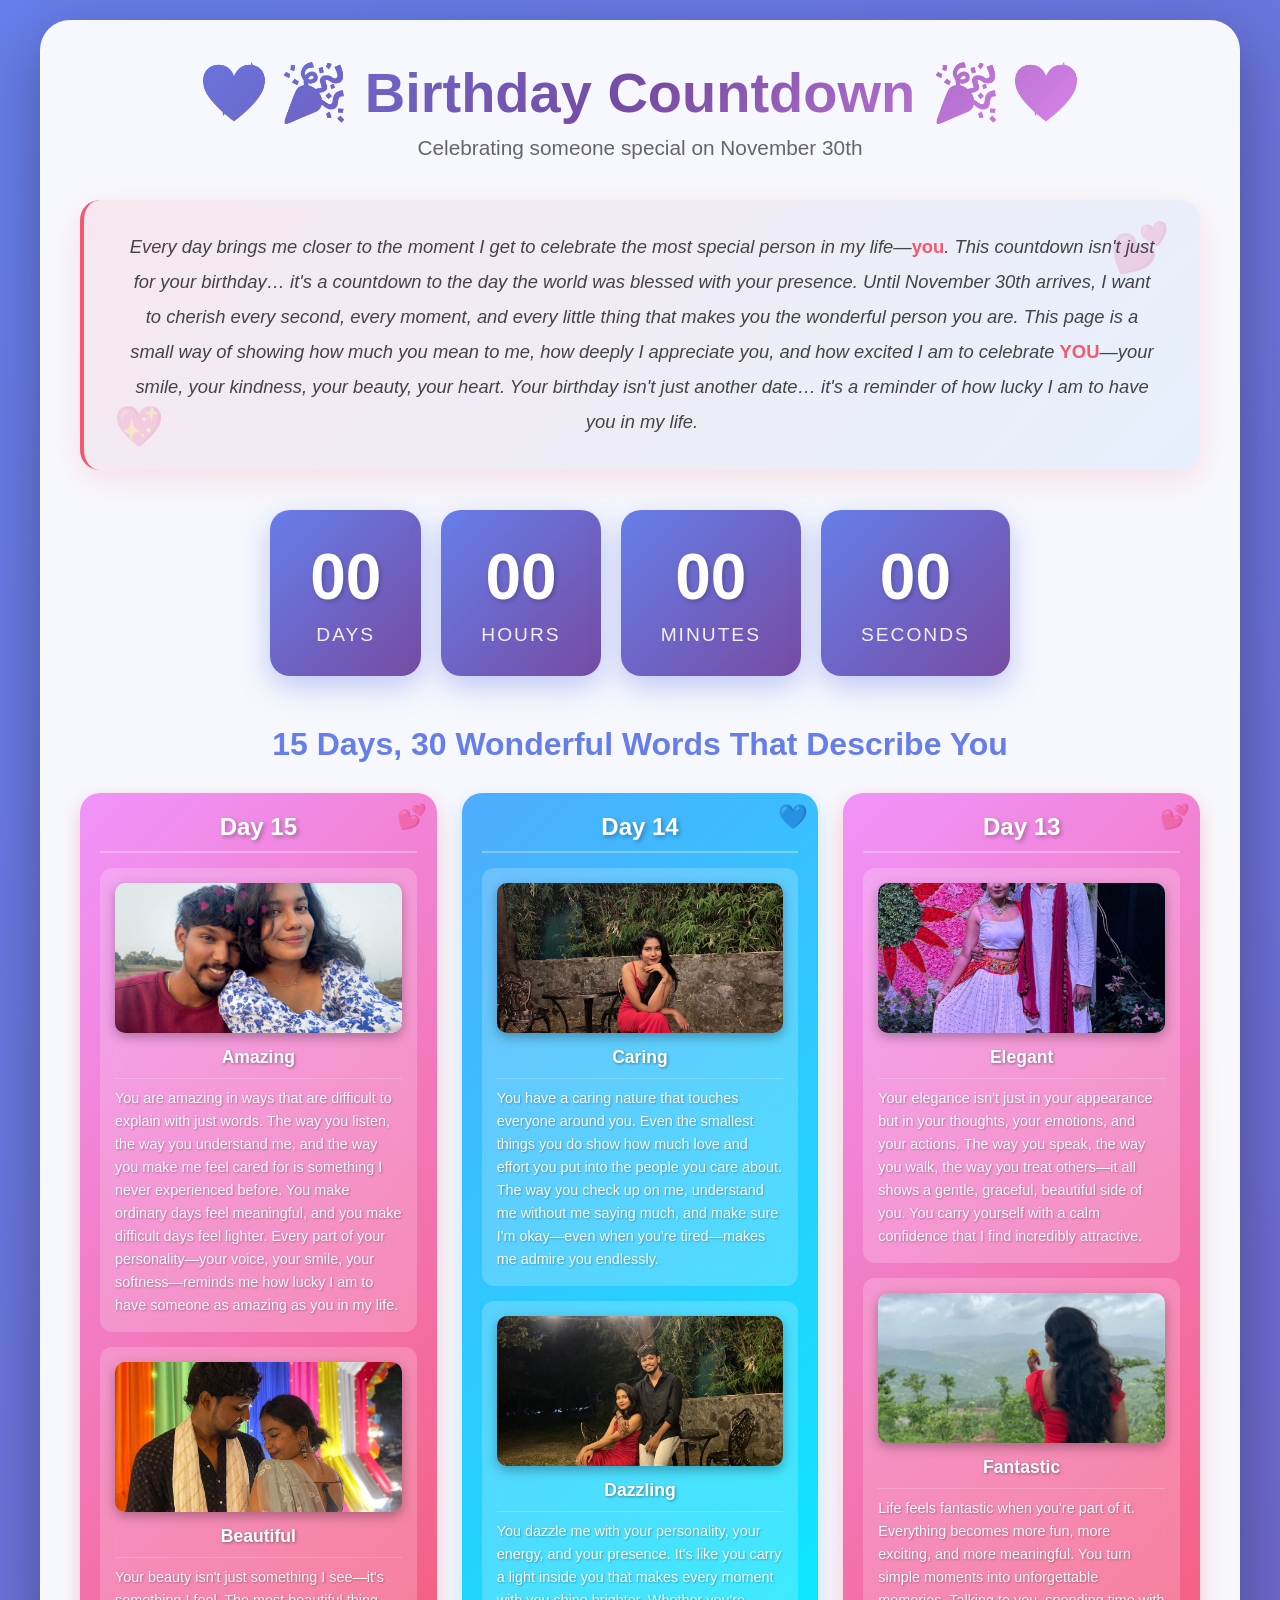
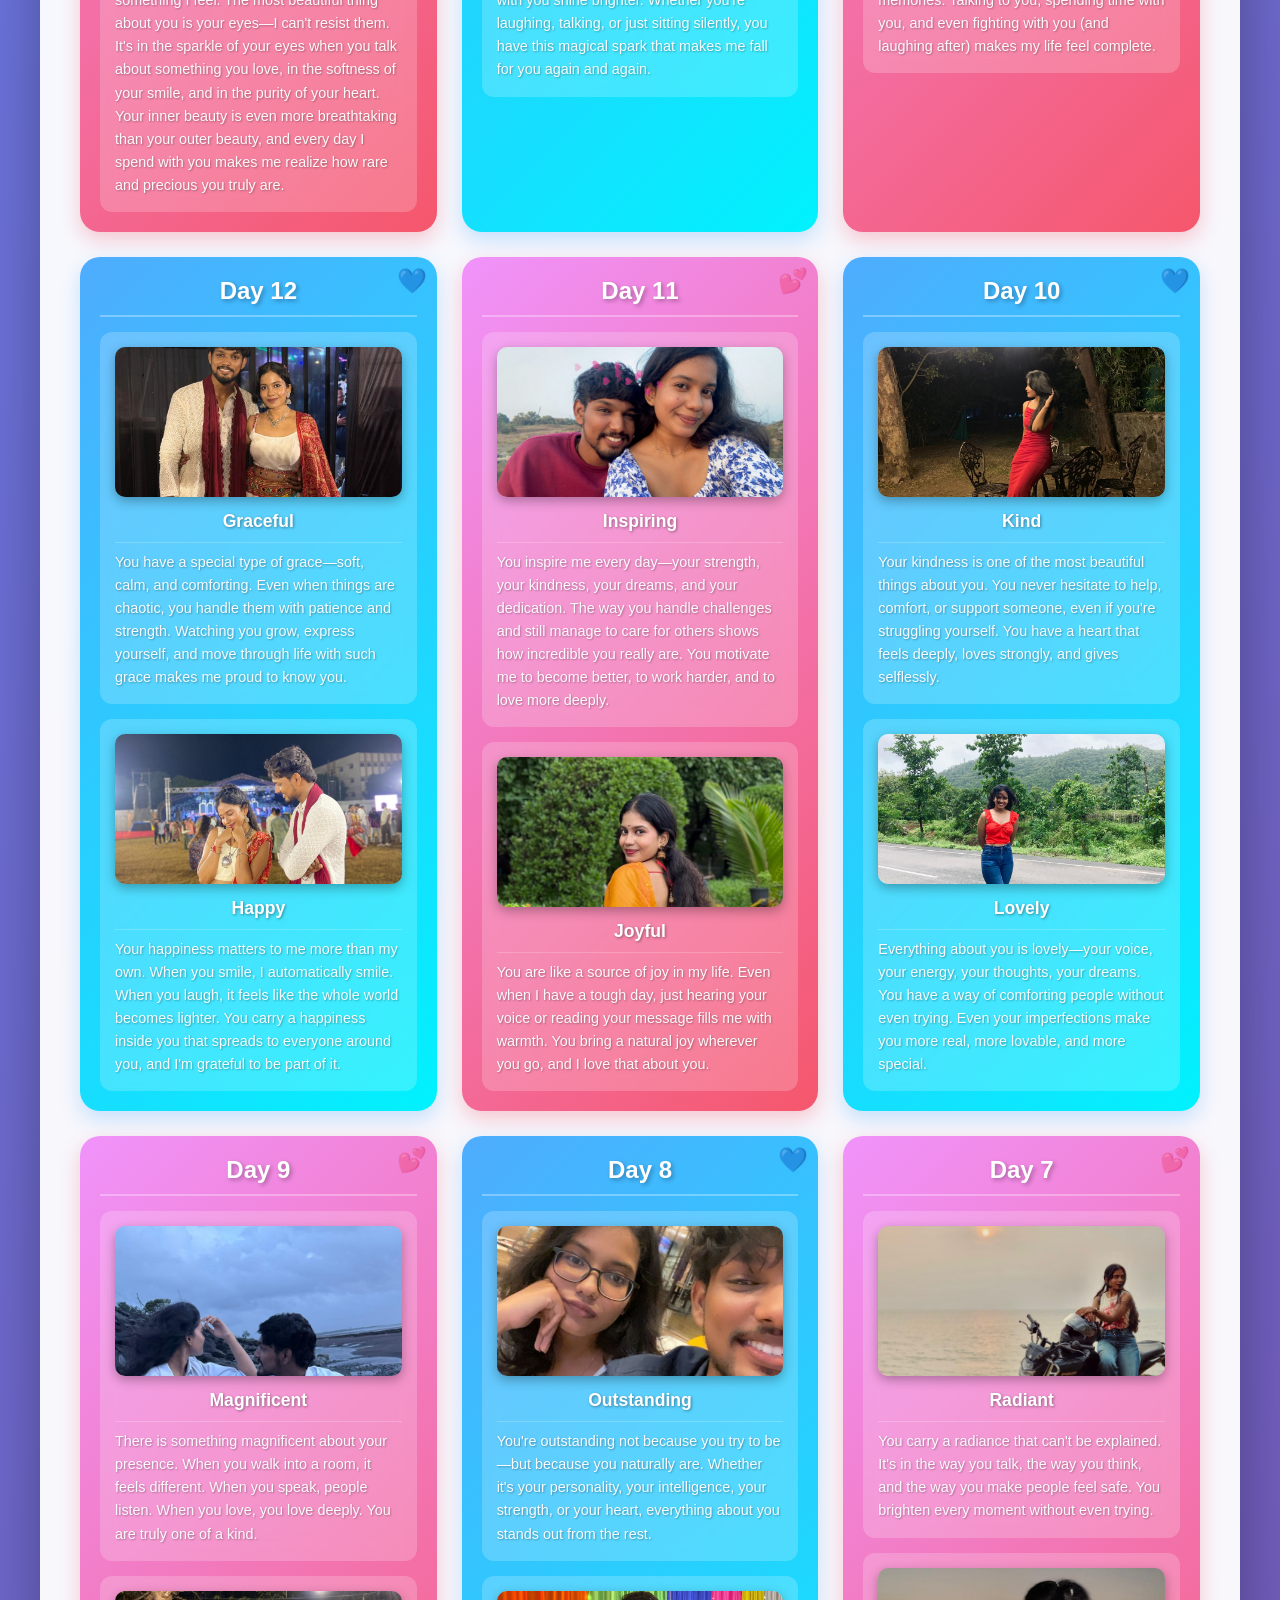
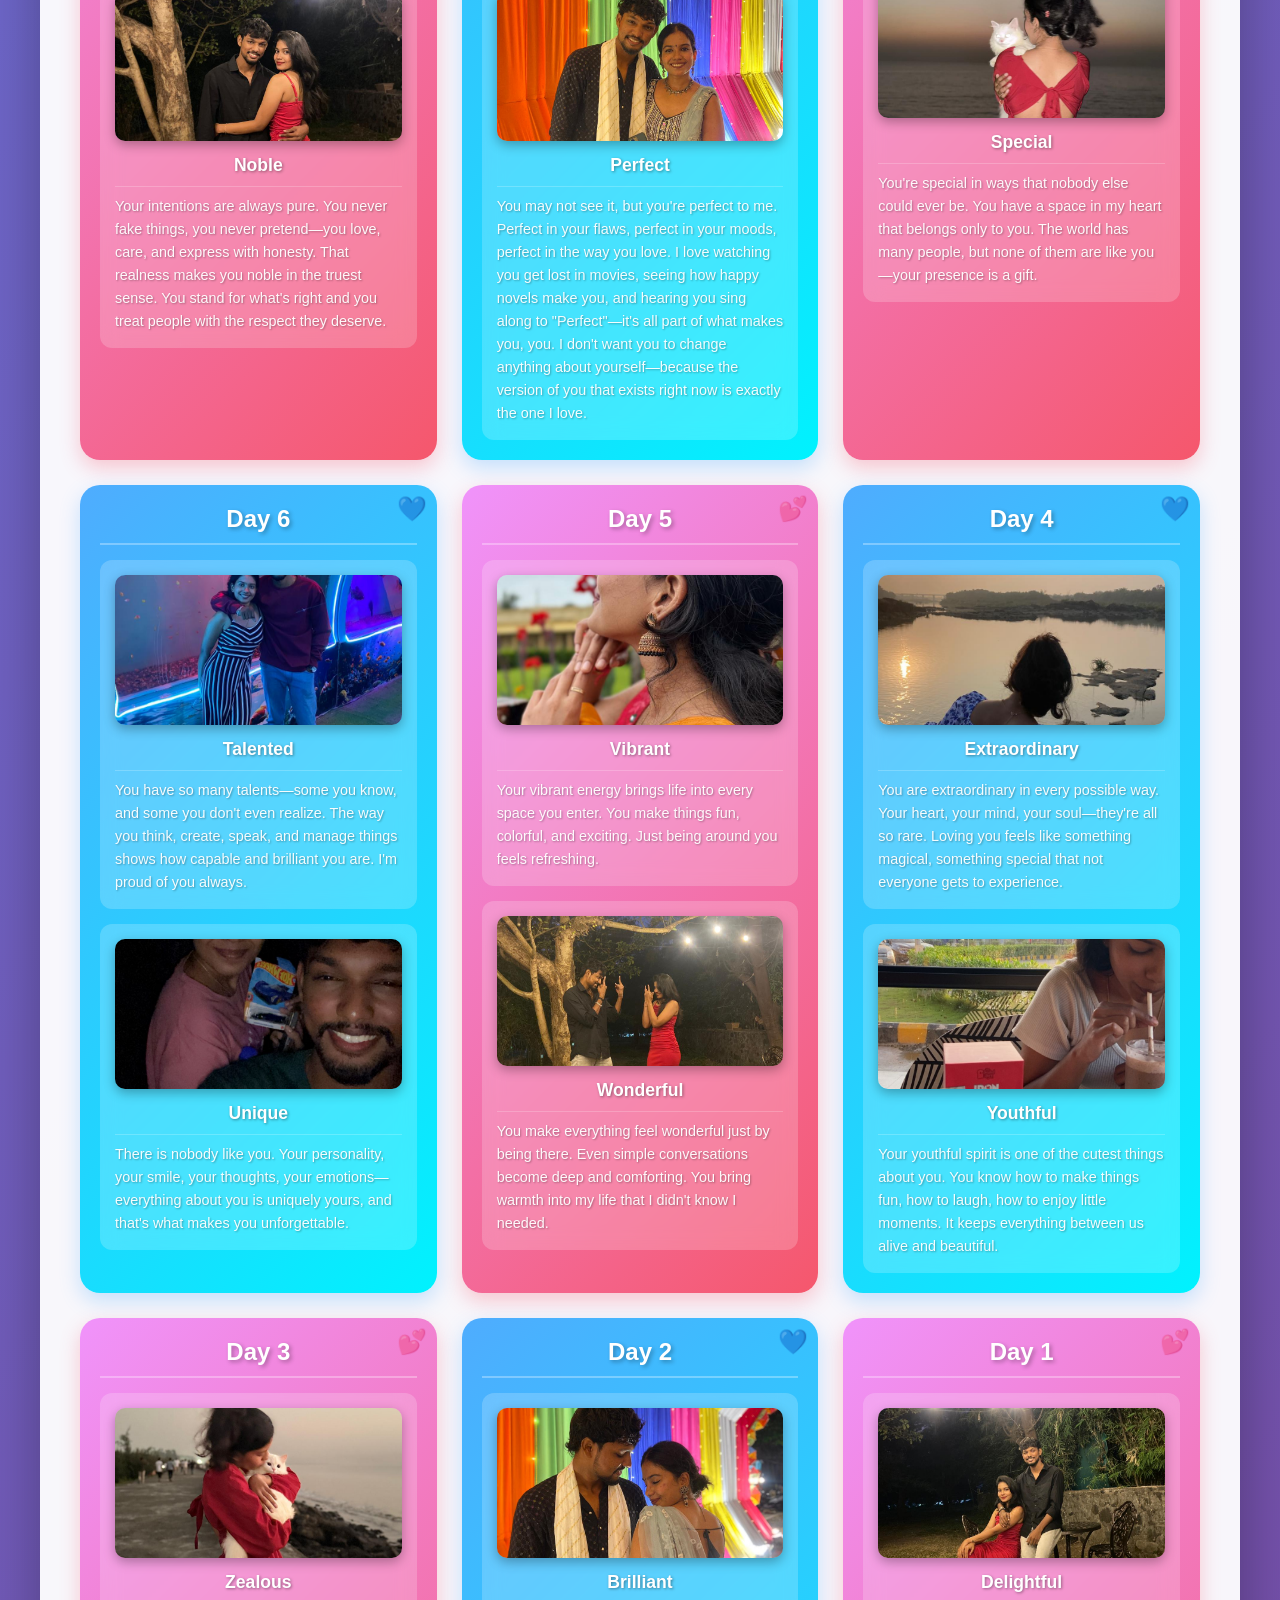
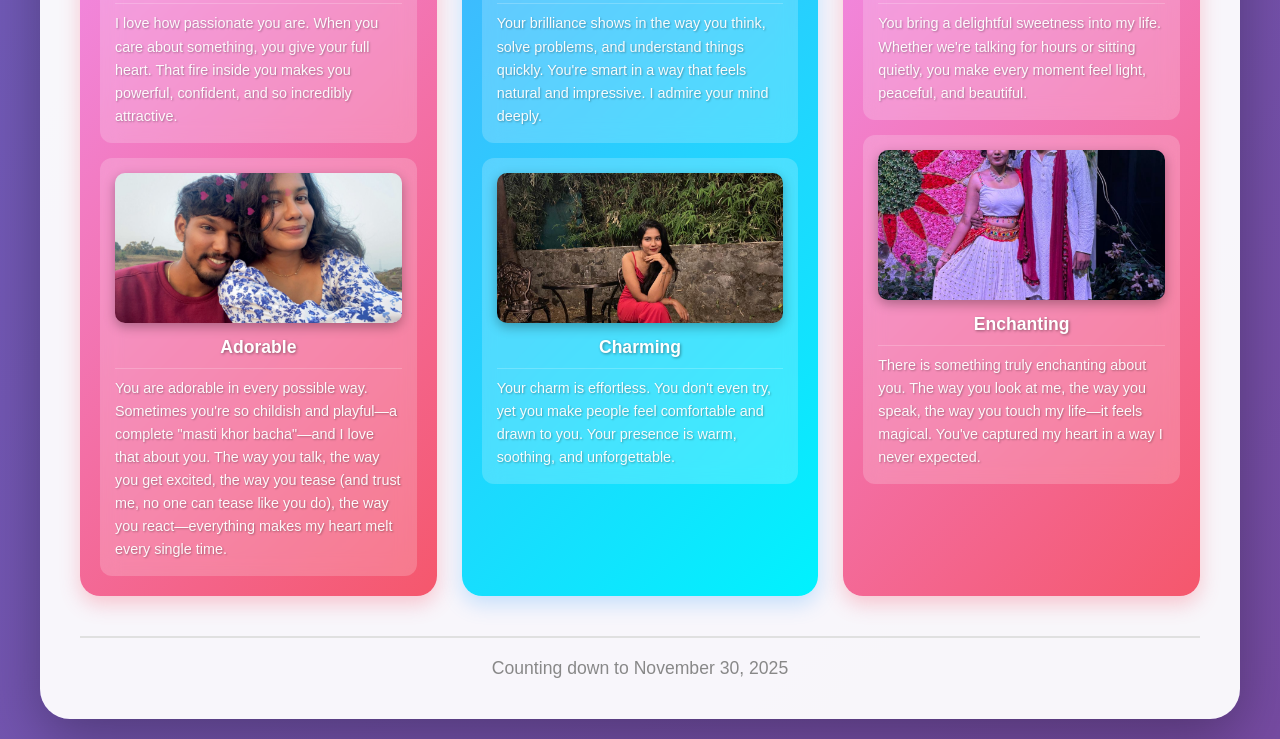
==== commit c2d2191a: "Updated paragraphs with personal details: movies, novels, eyes, and playful nature" ====
--- a/index.html
+++ b/index.html
@@ -87,11 +87,12 @@
                 <div class="word-text">Beautiful</div>
                 <div class="word-description">
                   Your beauty isn't just something I see—it's something I feel.
-                  It's in the sparkle of your eyes when you talk about something
-                  you love, in the softness of your smile, and in the purity of
-                  your heart. Your inner beauty is even more breathtaking than
-                  your outer beauty, and every day I spend with you makes me
-                  realize how rare and precious you truly are.
+                  The most beautiful thing about you is your eyes—I can't resist
+                  them. It's in the sparkle of your eyes when you talk about
+                  something you love, in the softness of your smile, and in the
+                  purity of your heart. Your inner beauty is even more
+                  breathtaking than your outer beauty, and every day I spend
+                  with you makes me realize how rare and precious you truly are.
                 </div>
               </div>
             </div>
@@ -335,9 +336,11 @@
                 <div class="word-description">
                   You may not see it, but you're perfect to me. Perfect in your
                   flaws, perfect in your moods, perfect in the way you love. I
-                  don't want you to change anything about yourself—because the
-                  version of you that exists right now is exactly the one I
-                  love.
+                  love watching you get lost in movies, seeing how happy novels
+                  make you, and hearing you sing along to "Perfect"—it's all
+                  part of what makes you, you. I don't want you to change
+                  anything about yourself—because the version of you that exists
+                  right now is exactly the one I love.
                 </div>
               </div>
             </div>
@@ -499,9 +502,12 @@
                 />
                 <div class="word-text">Adorable</div>
                 <div class="word-description">
-                  You are adorable in every possible way. The way you talk, the
-                  way you get excited, the way you tease, the way you
-                  react—everything makes my heart melt every single time.
+                  You are adorable in every possible way. Sometimes you're so
+                  childish and playful—a complete "masti khor bacha"—and I love
+                  that about you. The way you talk, the way you get excited, the
+                  way you tease (and trust me, no one can tease like you do),
+                  the way you react—everything makes my heart melt every single
+                  time.
                 </div>
               </div>
             </div>
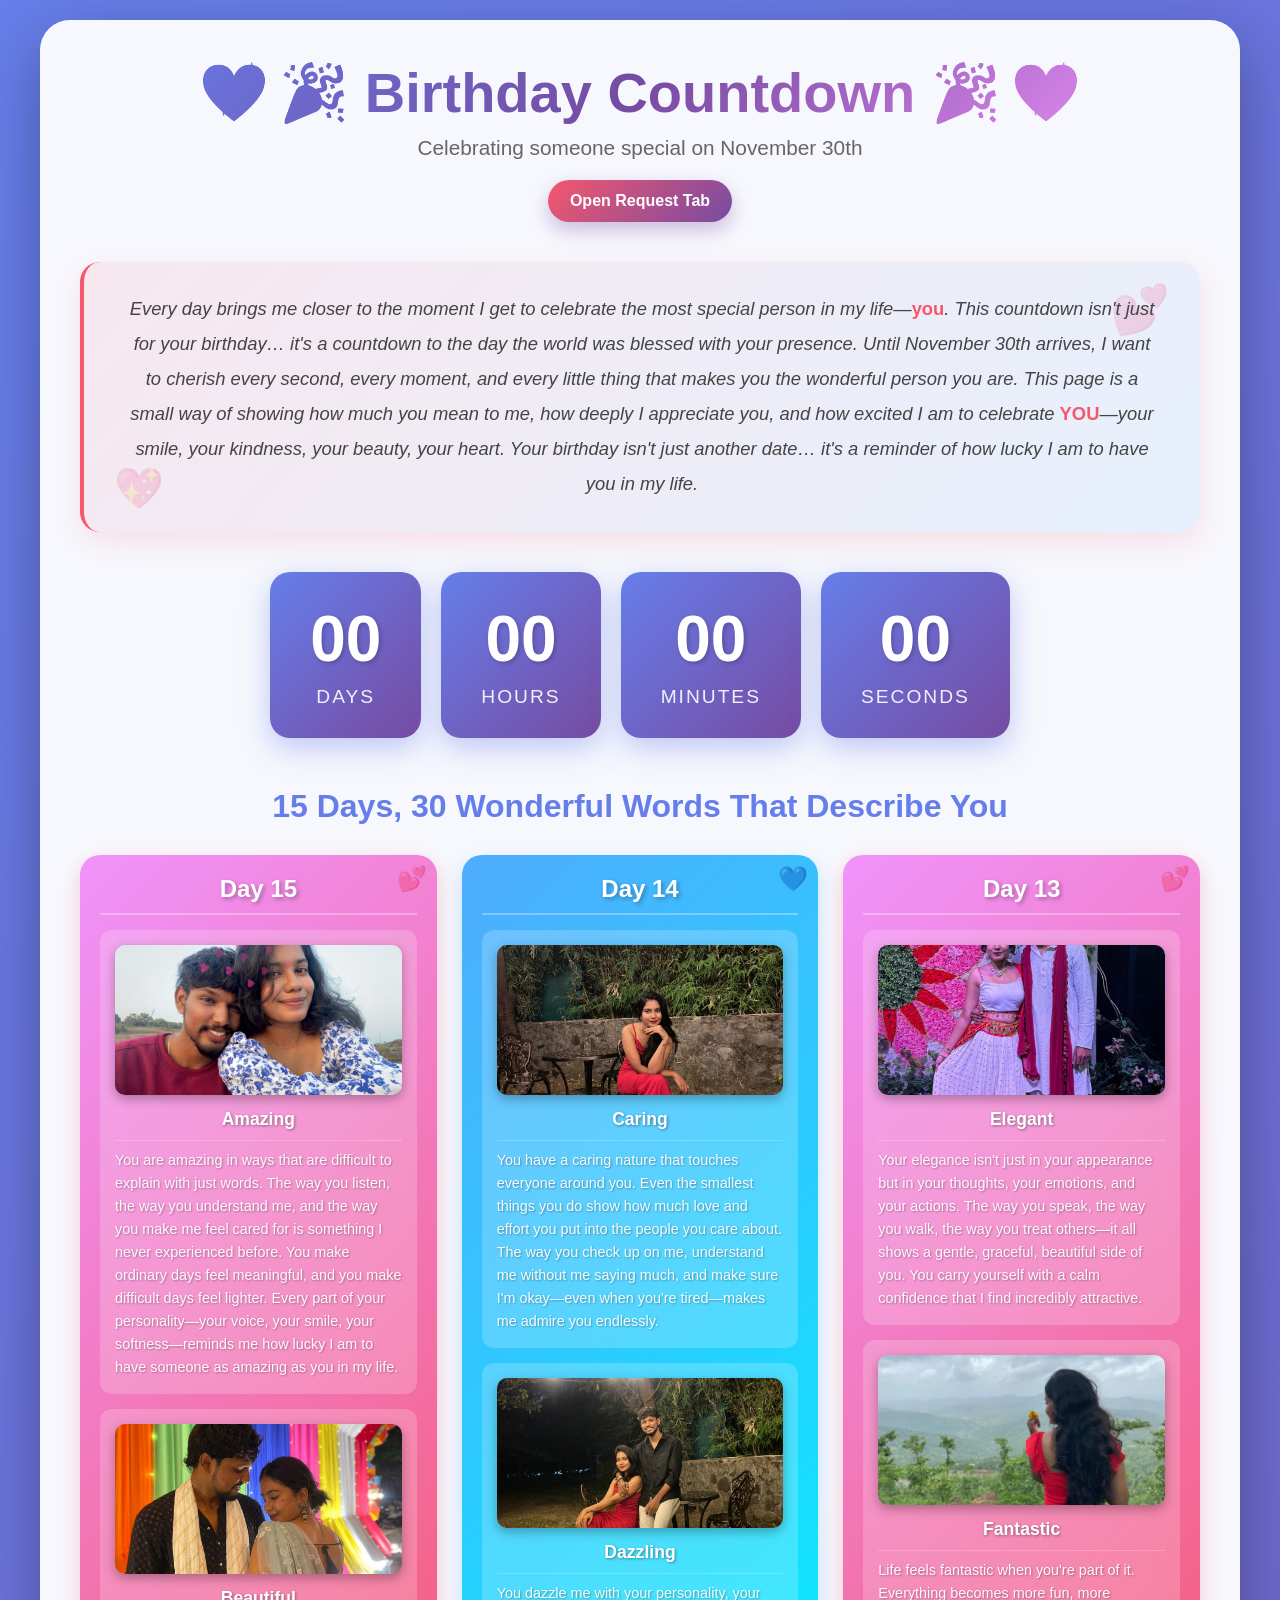
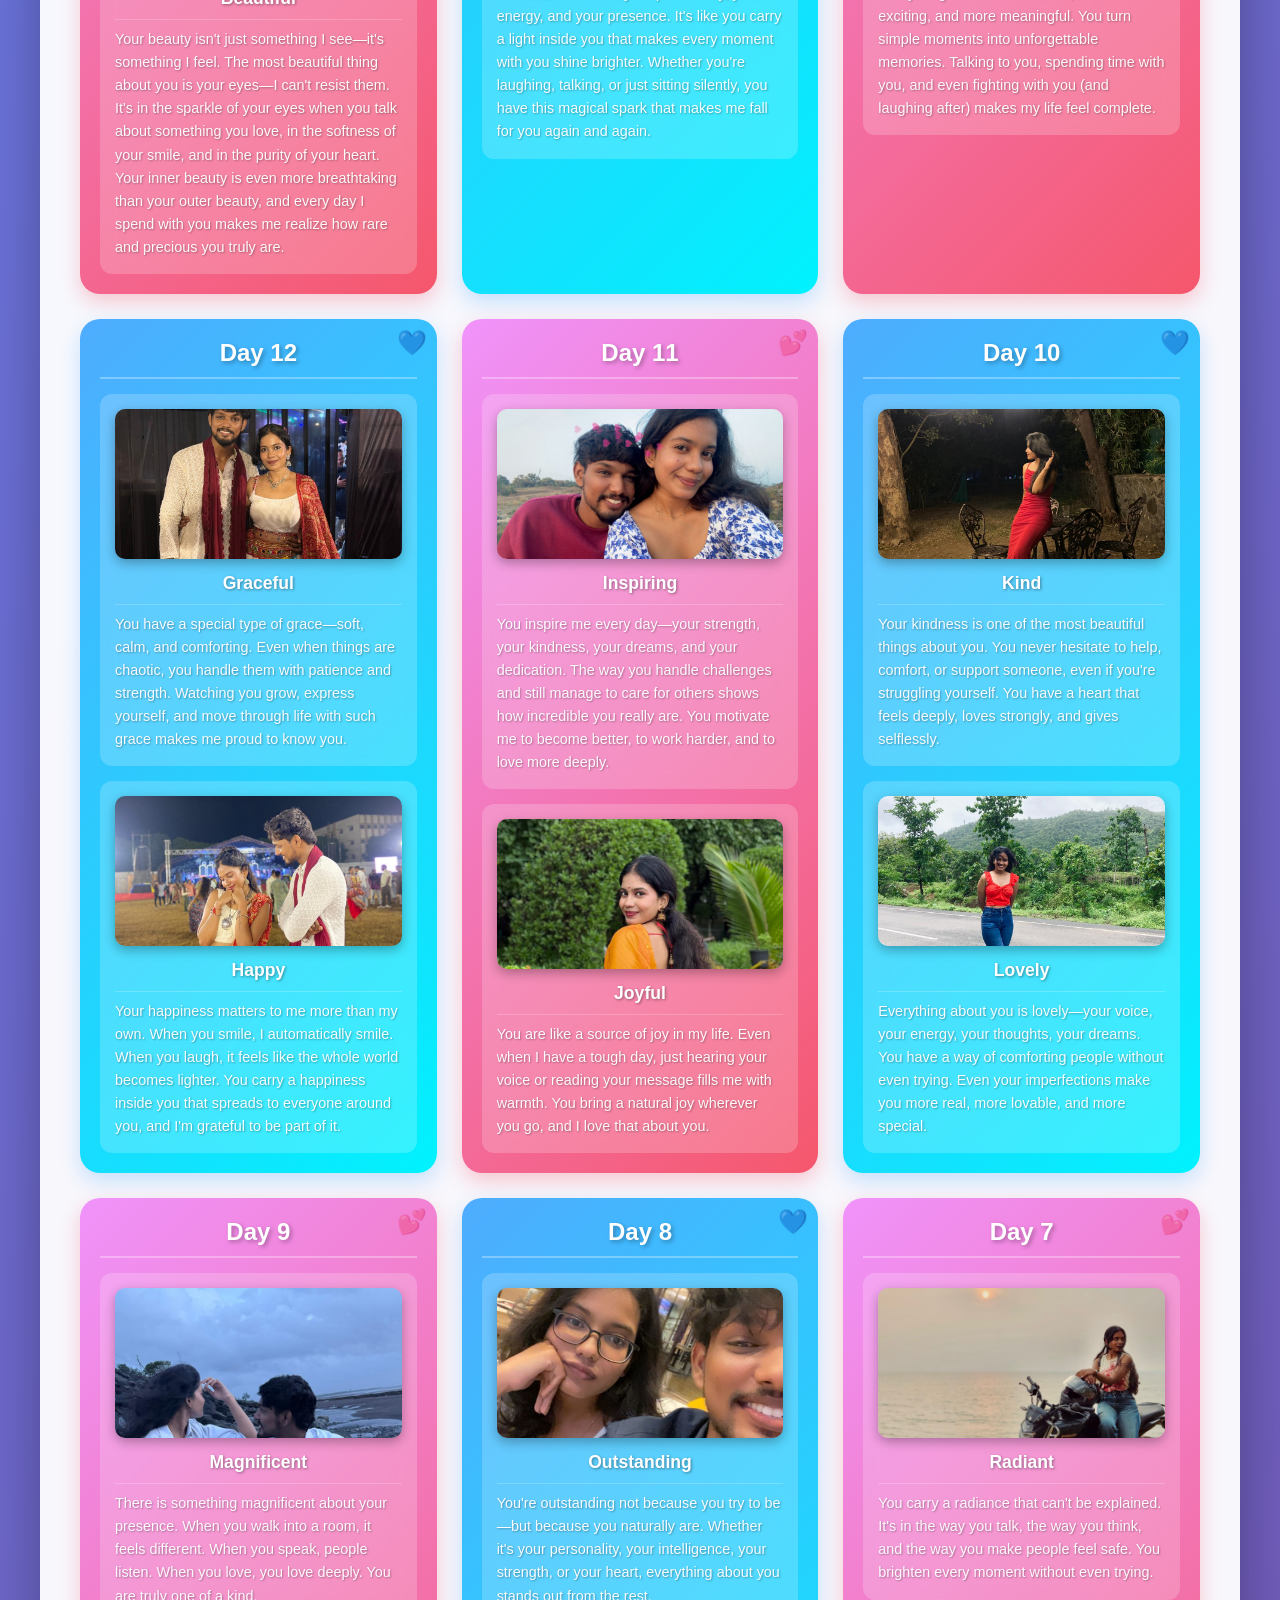
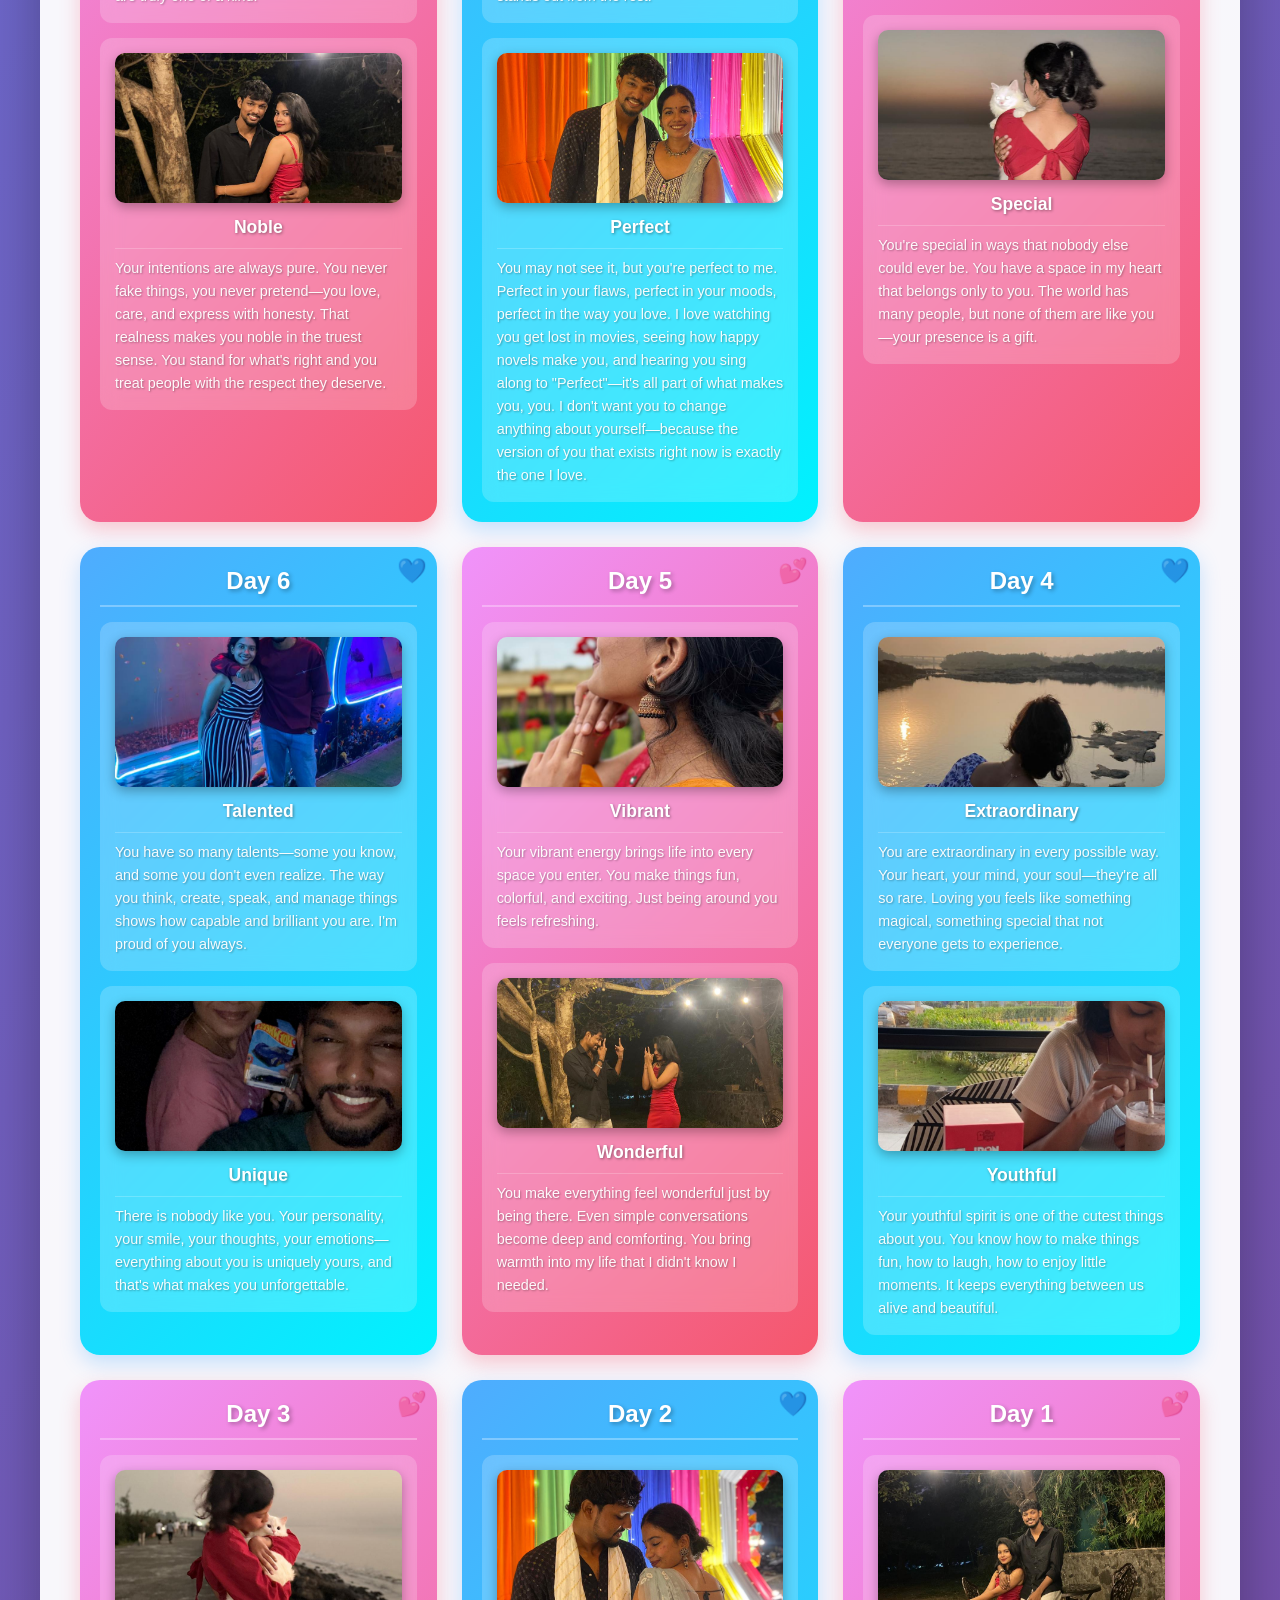
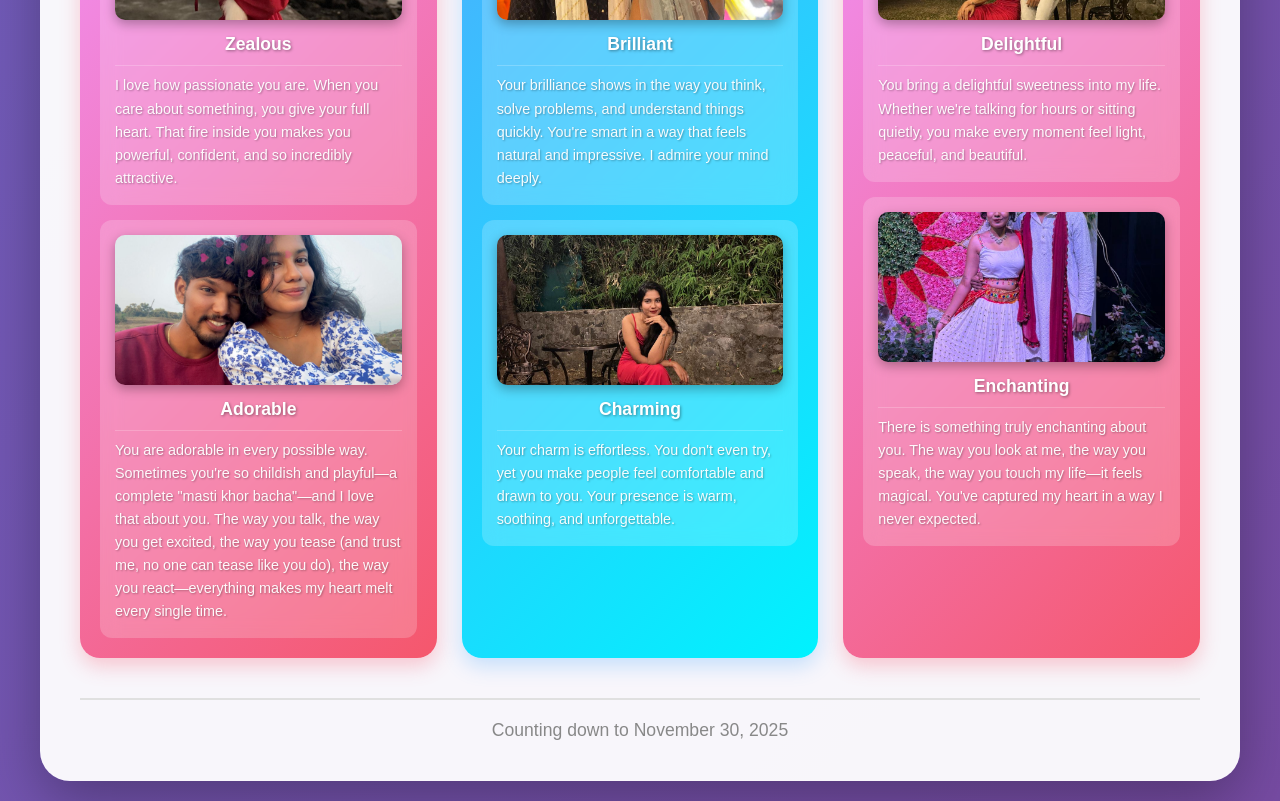
==== commit 56a97b92: "Add relationship request center with status tracking. Create a new request tab where requests can be" ====
--- a/index.html
+++ b/index.html
@@ -12,6 +12,11 @@
       <div class="header">
         <h1 class="title">🎉 Birthday Countdown 🎉</h1>
         <p class="subtitle">Celebrating someone special on November 30th</p>
+        <div class="request-nav">
+          <a class="open-request-tab-btn" href="request-center.html" target="_blank"
+            >Open Request Tab</a
+          >
+        </div>
       </div>
 
       <div class="message-section">
--- a/style.css
+++ b/style.css
@@ -545,6 +545,137 @@
   font-size: 1.1rem;
 }
 
+.request-nav {
+  margin-top: 20px;
+}
+
+.open-request-tab-btn {
+  display: inline-block;
+  text-decoration: none;
+  background: linear-gradient(135deg, #f5576c 0%, #764ba2 100%);
+  color: #fff;
+  font-weight: 600;
+  padding: 12px 22px;
+  border-radius: 999px;
+  box-shadow: 0 8px 20px rgba(118, 75, 162, 0.35);
+  transition: transform 0.25s ease, box-shadow 0.25s ease;
+}
+
+.open-request-tab-btn:hover {
+  transform: translateY(-2px);
+  box-shadow: 0 12px 26px rgba(118, 75, 162, 0.45);
+}
+
+.request-center-container {
+  max-width: 1100px;
+}
+
+.request-panel {
+  margin-top: 28px;
+  background: rgba(255, 255, 255, 0.86);
+  border: 1px solid rgba(118, 75, 162, 0.2);
+  border-radius: 18px;
+  padding: 24px;
+  box-shadow: 0 10px 30px rgba(118, 75, 162, 0.12);
+}
+
+.panel-help {
+  color: #666;
+  margin: 8px 0 18px 0;
+}
+
+.panel-form label {
+  display: block;
+  margin-bottom: 14px;
+  font-weight: 600;
+  color: #4d4d4d;
+}
+
+.form-grid {
+  display: grid;
+  grid-template-columns: repeat(auto-fit, minmax(220px, 1fr));
+  gap: 12px;
+}
+
+.panel-form input,
+.panel-form textarea {
+  width: 100%;
+  margin-top: 6px;
+  border-radius: 12px;
+  border: 1px solid rgba(118, 75, 162, 0.25);
+  padding: 10px 12px;
+  font-size: 0.98rem;
+  font-family: inherit;
+  background: #fff;
+}
+
+.panel-form input:focus,
+.panel-form textarea:focus {
+  outline: none;
+  border-color: #764ba2;
+  box-shadow: 0 0 0 3px rgba(118, 75, 162, 0.12);
+}
+
+.panel-btn {
+  border: none;
+  cursor: pointer;
+  border-radius: 12px;
+  background: linear-gradient(135deg, #667eea 0%, #764ba2 100%);
+  color: #fff;
+  font-weight: 700;
+  padding: 10px 18px;
+  box-shadow: 0 8px 20px rgba(102, 126, 234, 0.25);
+}
+
+.status-message {
+  margin-top: 12px;
+  font-weight: 600;
+}
+
+.status-message.success {
+  color: #127d3a;
+}
+
+.status-message.error {
+  color: #b3122a;
+}
+
+.status-message.warning {
+  color: #9c5c00;
+}
+
+.table-wrapper {
+  overflow-x: auto;
+}
+
+.todo-table {
+  width: 100%;
+  border-collapse: collapse;
+  margin-top: 8px;
+  background: #fff;
+  border-radius: 12px;
+  overflow: hidden;
+}
+
+.todo-table th,
+.todo-table td {
+  border-bottom: 1px solid #ececec;
+  padding: 12px;
+  text-align: left;
+  vertical-align: top;
+}
+
+.todo-table th {
+  background: #f2edff;
+  color: #4d3d77;
+}
+
+.toggle-label {
+  display: inline-flex;
+  align-items: center;
+  gap: 8px;
+}
+
 @media (max-width: 768px) {
   .title {
     font-size: 2.5rem;
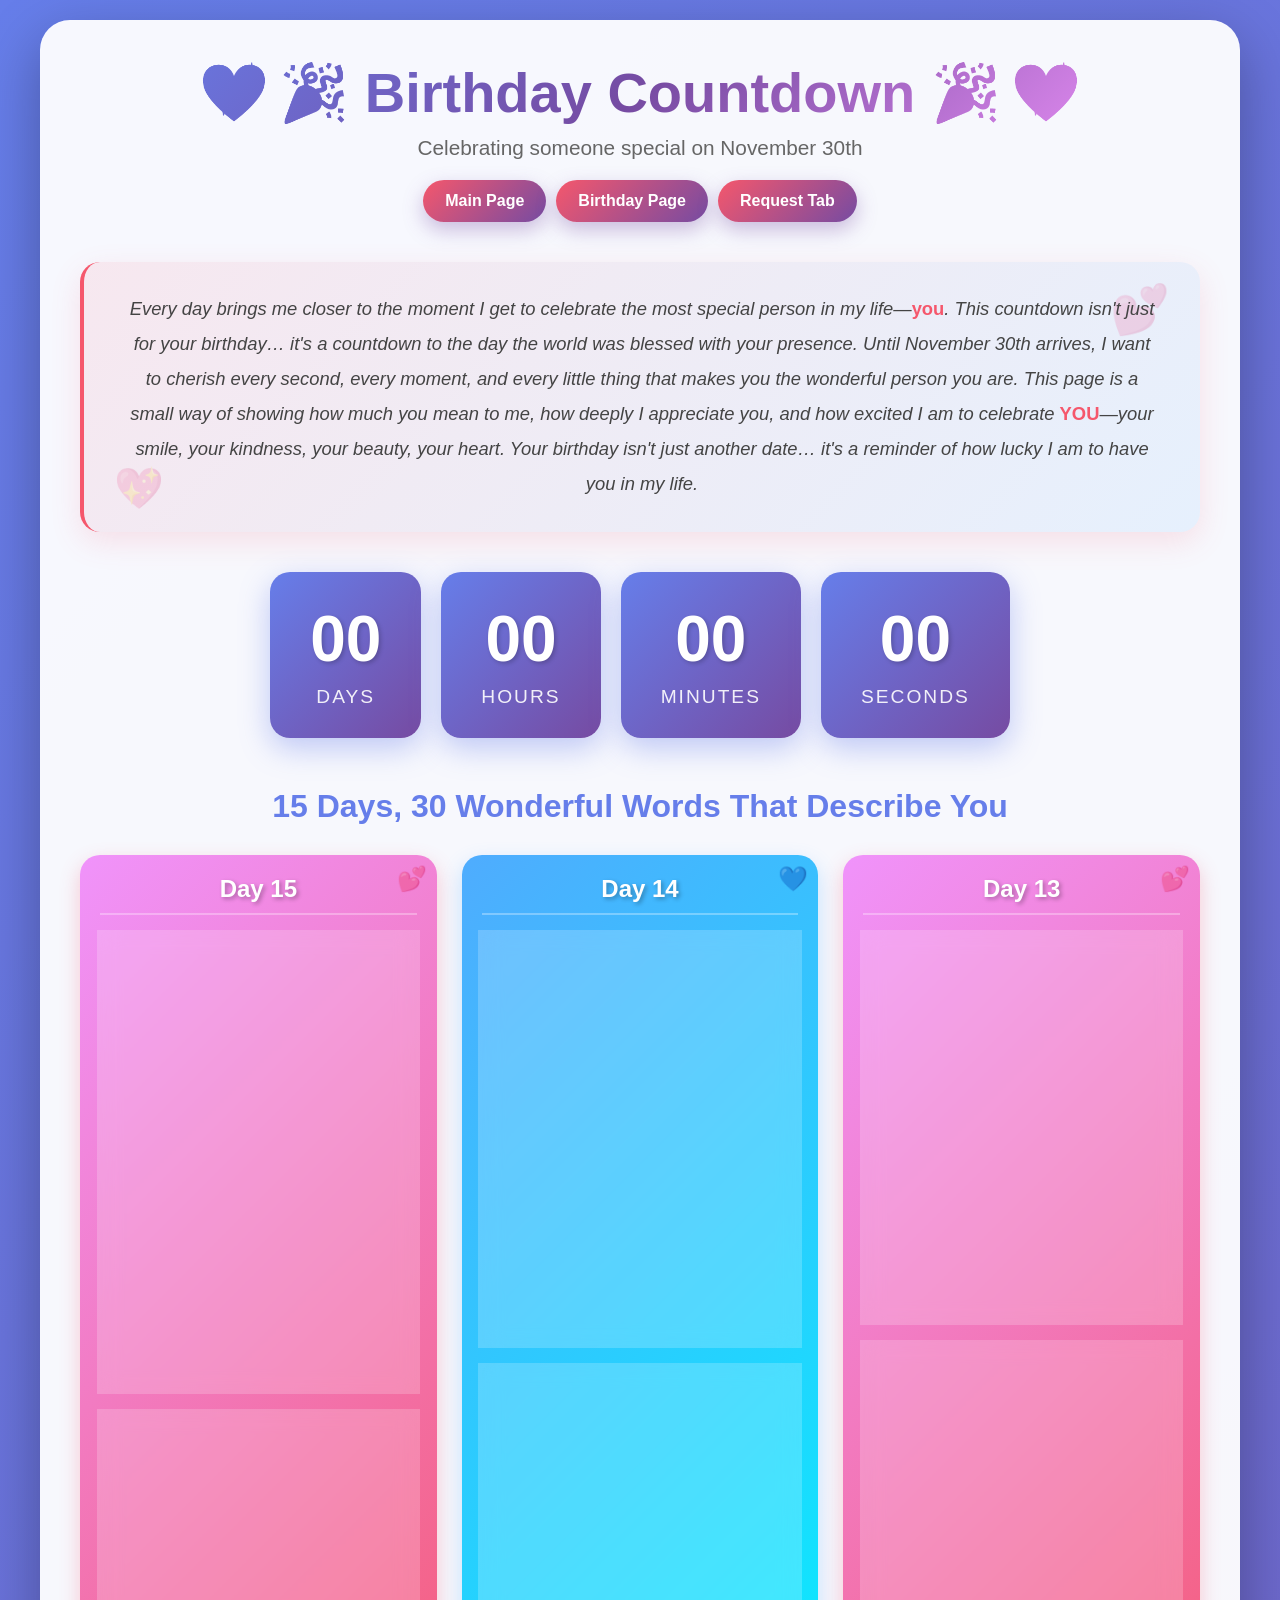
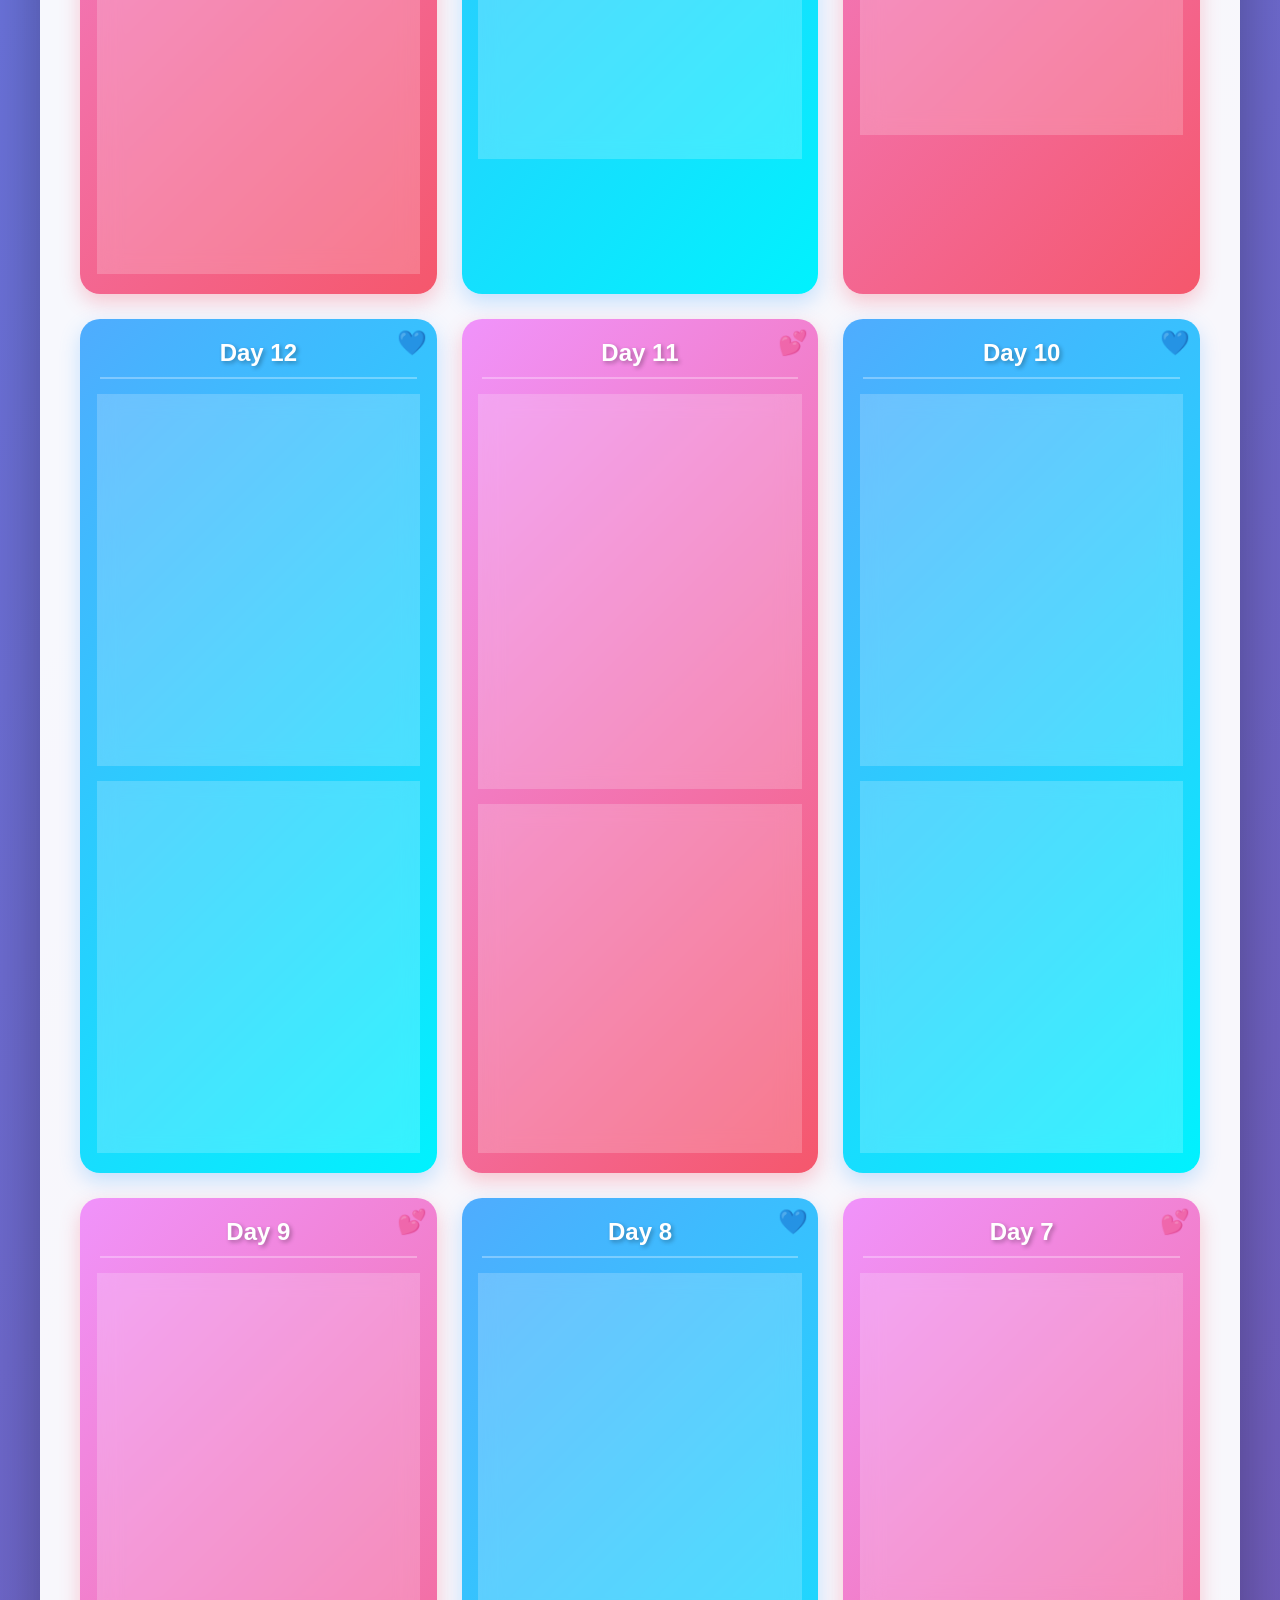
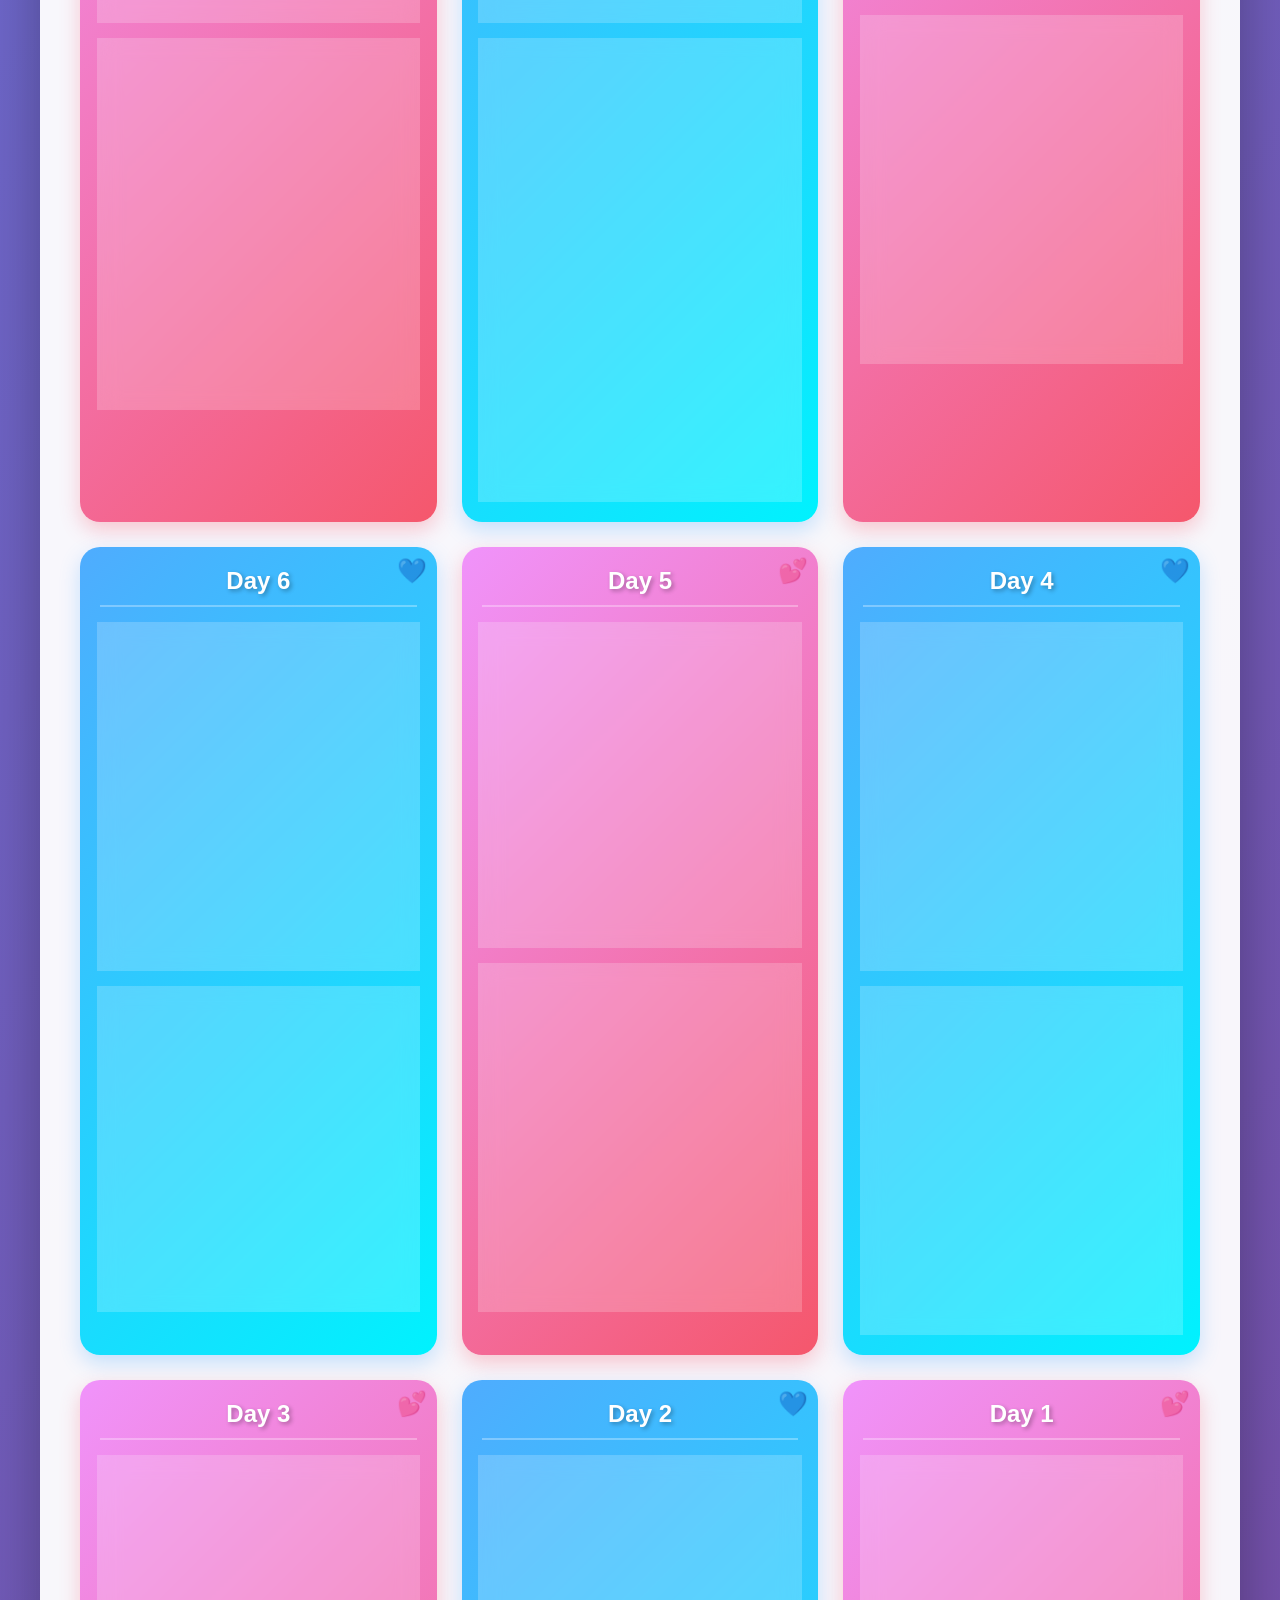
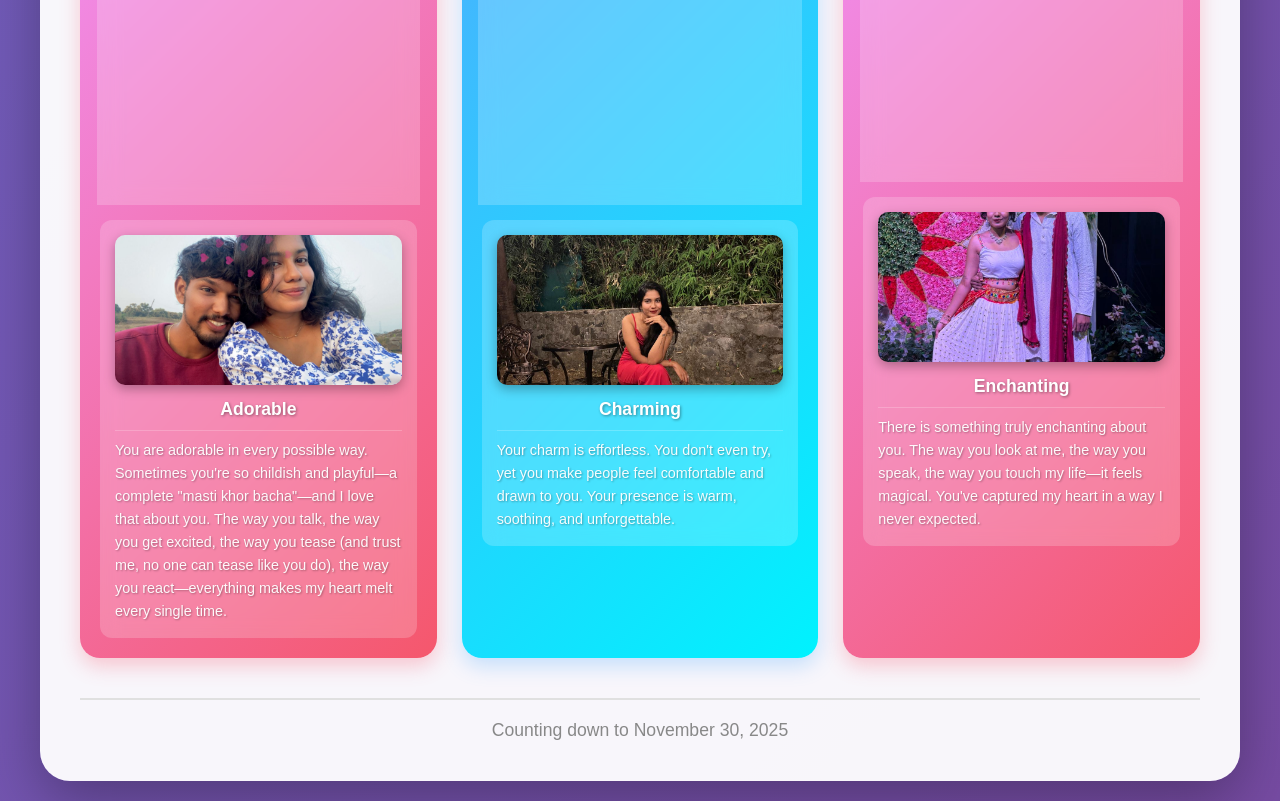
==== commit 81ab24ba: "Add main memory wall tab with photo comments and replies. Create a new main page where users can upl" ====
--- a/index.html
+++ b/index.html
@@ -12,10 +12,10 @@
       <div class="header">
         <h1 class="title">🎉 Birthday Countdown 🎉</h1>
         <p class="subtitle">Celebrating someone special on November 30th</p>
-        <div class="request-nav">
-          <a class="open-request-tab-btn" href="request-center.html" target="_blank"
-            >Open Request Tab</a
-          >
+        <div class="site-tabs">
+          <a class="open-request-tab-btn" href="main.html">Main Page</a>
+          <a class="open-request-tab-btn" href="index.html">Birthday Page</a>
+          <a class="open-request-tab-btn" href="request-center.html">Request Tab</a>
         </div>
       </div>
 
--- a/style.css
+++ b/style.css
@@ -549,6 +549,14 @@
   margin-top: 20px;
 }
 
+.site-tabs {
+  margin-top: 20px;
+  display: flex;
+  gap: 10px;
+  justify-content: center;
+  flex-wrap: wrap;
+}
+
 .open-request-tab-btn {
   display: inline-block;
   text-decoration: none;
@@ -567,20 +575,30 @@
 }
 
 .request-center-container {
-  max-width: 1100px;
+  max-width: 980px;
+  padding: 28px;
+}
+
+.request-center-container .title {
+  font-size: 2.6rem;
+  animation: none;
+}
+
+.request-center-container .subtitle {
+  font-size: 1.05rem;
 }
 
 .request-panel {
-  margin-top: 28px;
-  background: rgba(255, 255, 255, 0.86);
-  border: 1px solid rgba(118, 75, 162, 0.2);
+  margin-top: 20px;
+  background: rgba(255, 240, 248, 0.95);
+  border: 1px solid rgba(245, 87, 108, 0.25);
   border-radius: 18px;
-  padding: 24px;
-  box-shadow: 0 10px 30px rgba(118, 75, 162, 0.12);
+  padding: 18px;
+  box-shadow: 0 10px 28px rgba(245, 87, 108, 0.15);
 }
 
 .panel-help {
-  color: #666;
+  color: #7c4a63;
   margin: 8px 0 18px 0;
 }
 
@@ -602,29 +620,29 @@
   width: 100%;
   margin-top: 6px;
   border-radius: 12px;
-  border: 1px solid rgba(118, 75, 162, 0.25);
-  padding: 10px 12px;
-  font-size: 0.98rem;
+  border: 1px solid rgba(245, 87, 108, 0.25);
+  padding: 8px 10px;
+  font-size: 0.95rem;
   font-family: inherit;
-  background: #fff;
+  background: #fff9fc;
 }
 
 .panel-form input:focus,
 .panel-form textarea:focus {
   outline: none;
-  border-color: #764ba2;
-  box-shadow: 0 0 0 3px rgba(118, 75, 162, 0.12);
+  border-color: #f5576c;
+  box-shadow: 0 0 0 3px rgba(245, 87, 108, 0.14);
 }
 
 .panel-btn {
   border: none;
   cursor: pointer;
   border-radius: 12px;
-  background: linear-gradient(135deg, #667eea 0%, #764ba2 100%);
+  background: linear-gradient(135deg, #ff8fab 0%, #f5576c 100%);
   color: #fff;
   font-weight: 700;
-  padding: 10px 18px;
-  box-shadow: 0 8px 20px rgba(102, 126, 234, 0.25);
+  padding: 8px 14px;
+  box-shadow: 0 8px 20px rgba(245, 87, 108, 0.25);
 }
 
 .status-message {
@@ -660,20 +678,150 @@
 .todo-table th,
 .todo-table td {
   border-bottom: 1px solid #ececec;
-  padding: 12px;
+  padding: 8px 10px;
   text-align: left;
   vertical-align: top;
+  font-size: 0.92rem;
+}
+
+.row-actions {
+  white-space: nowrap;
+}
+
+.row-btn {
+  border: none;
+  border-radius: 8px;
+  padding: 5px 9px;
+  font-size: 0.82rem;
+  cursor: pointer;
+  margin-right: 6px;
+}
+
+.edit-btn {
+  background: #ffe3ec;
+  color: #7f2d51;
+}
+
+.delete-btn {
+  background: #ffdada;
+  color: #9b1c31;
 }
 
 .todo-table th {
-  background: #f2edff;
-  color: #4d3d77;
+  background: #ffe6f0;
+  color: #7f2d51;
 }
 
 .toggle-label {
   display: inline-flex;
   align-items: center;
   gap: 8px;
+}
+
+.sync-status {
+  margin-top: 14px;
+  font-size: 0.98rem;
+  color: #7c4a63;
+  text-align: center;
+  max-width: 520px;
+  margin-left: auto;
+  margin-right: auto;
+  line-height: 1.5;
+}
+
+.sync-status.success {
+  color: #127d3a;
+}
+
+.sync-status.warning {
+  color: #9c5c00;
+}
+
+.sync-status.error {
+  color: #b3122a;
+}
+
+.cute-panel {
+  position: relative;
+}
+
+.cute-panel::after {
+  content: "💞";
+  position: absolute;
+  right: 14px;
+  top: 10px;
+  opacity: 0.35;
+  font-size: 1.3rem;
+}
+
+.memories-grid {
+  display: grid;
+  grid-template-columns: repeat(auto-fit, minmax(240px, 1fr));
+  gap: 14px;
+}
+
+.memory-card {
+  background: #fff;
+  border: 1px solid #ffd8e7;
+  border-radius: 14px;
+  padding: 12px;
+}
+
+.memory-photo {
+  width: 100%;
+  height: 180px;
+  object-fit: cover;
+  border-radius: 12px;
+}
+
+.memory-comment {
+  margin-top: 10px;
+  color: #6d2948;
+}
+
+.memory-feeling {
+  margin-top: 6px;
+  font-weight: 600;
+  color: #7f2d51;
+}
+
+.memory-date {
+  margin-top: 4px;
+  font-size: 0.82rem;
+  color: #7d7d7d;
+}
+
+.replies-box {
+  margin-top: 8px;
+  background: #fff4f8;
+  border-radius: 10px;
+  padding: 8px;
+  display: grid;
+  gap: 6px;
+}
+
+.reply-item {
+  display: flex;
+  justify-content: space-between;
+  gap: 10px;
+  font-size: 0.85rem;
+}
+
+.reply-item small {
+  color: #888;
+}
+
+.reply-form-inline {
+  margin-top: 8px;
+  display: grid;
+  grid-template-columns: 1fr auto auto;
+  gap: 6px;
+}
+
+.reply-form-inline input {
+  border: 1px solid #f3bfd2;
+  border-radius: 8px;
+  padding: 6px 8px;
 }
 
 @media (max-width: 768px) {
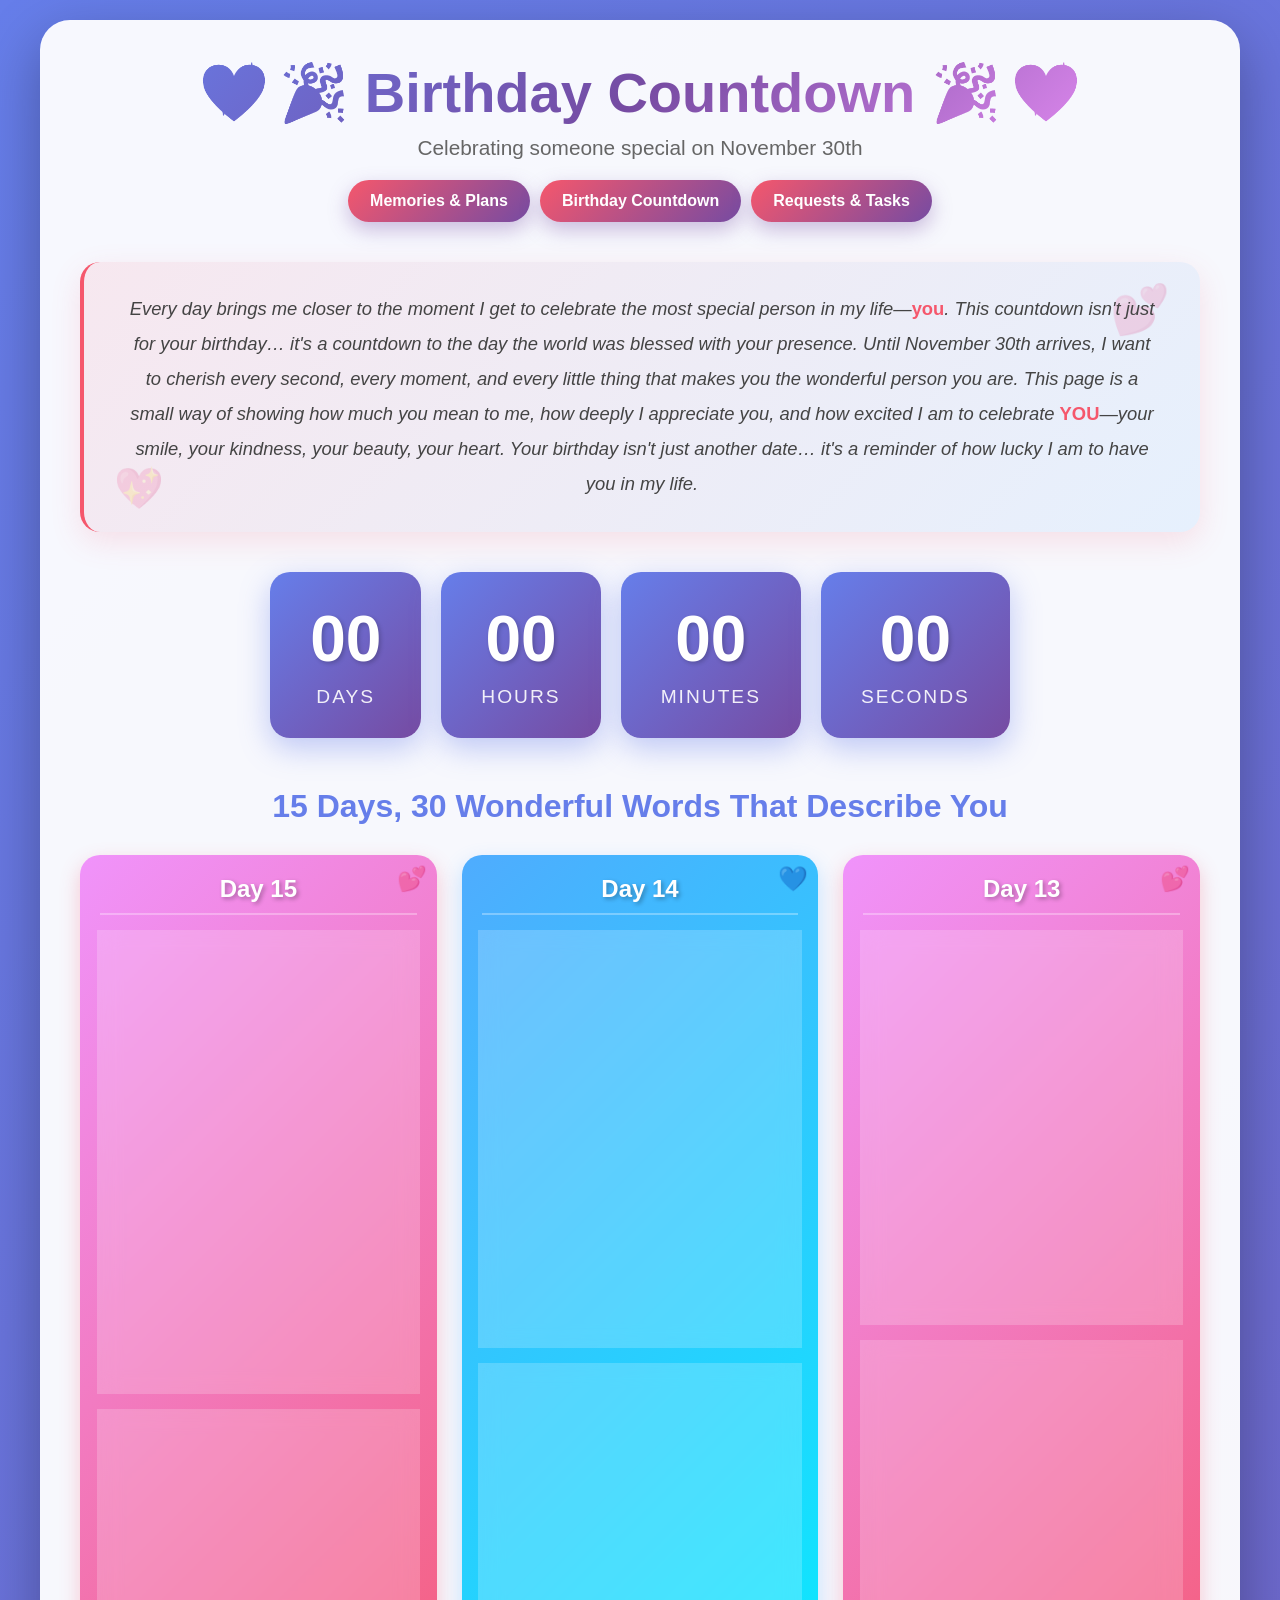
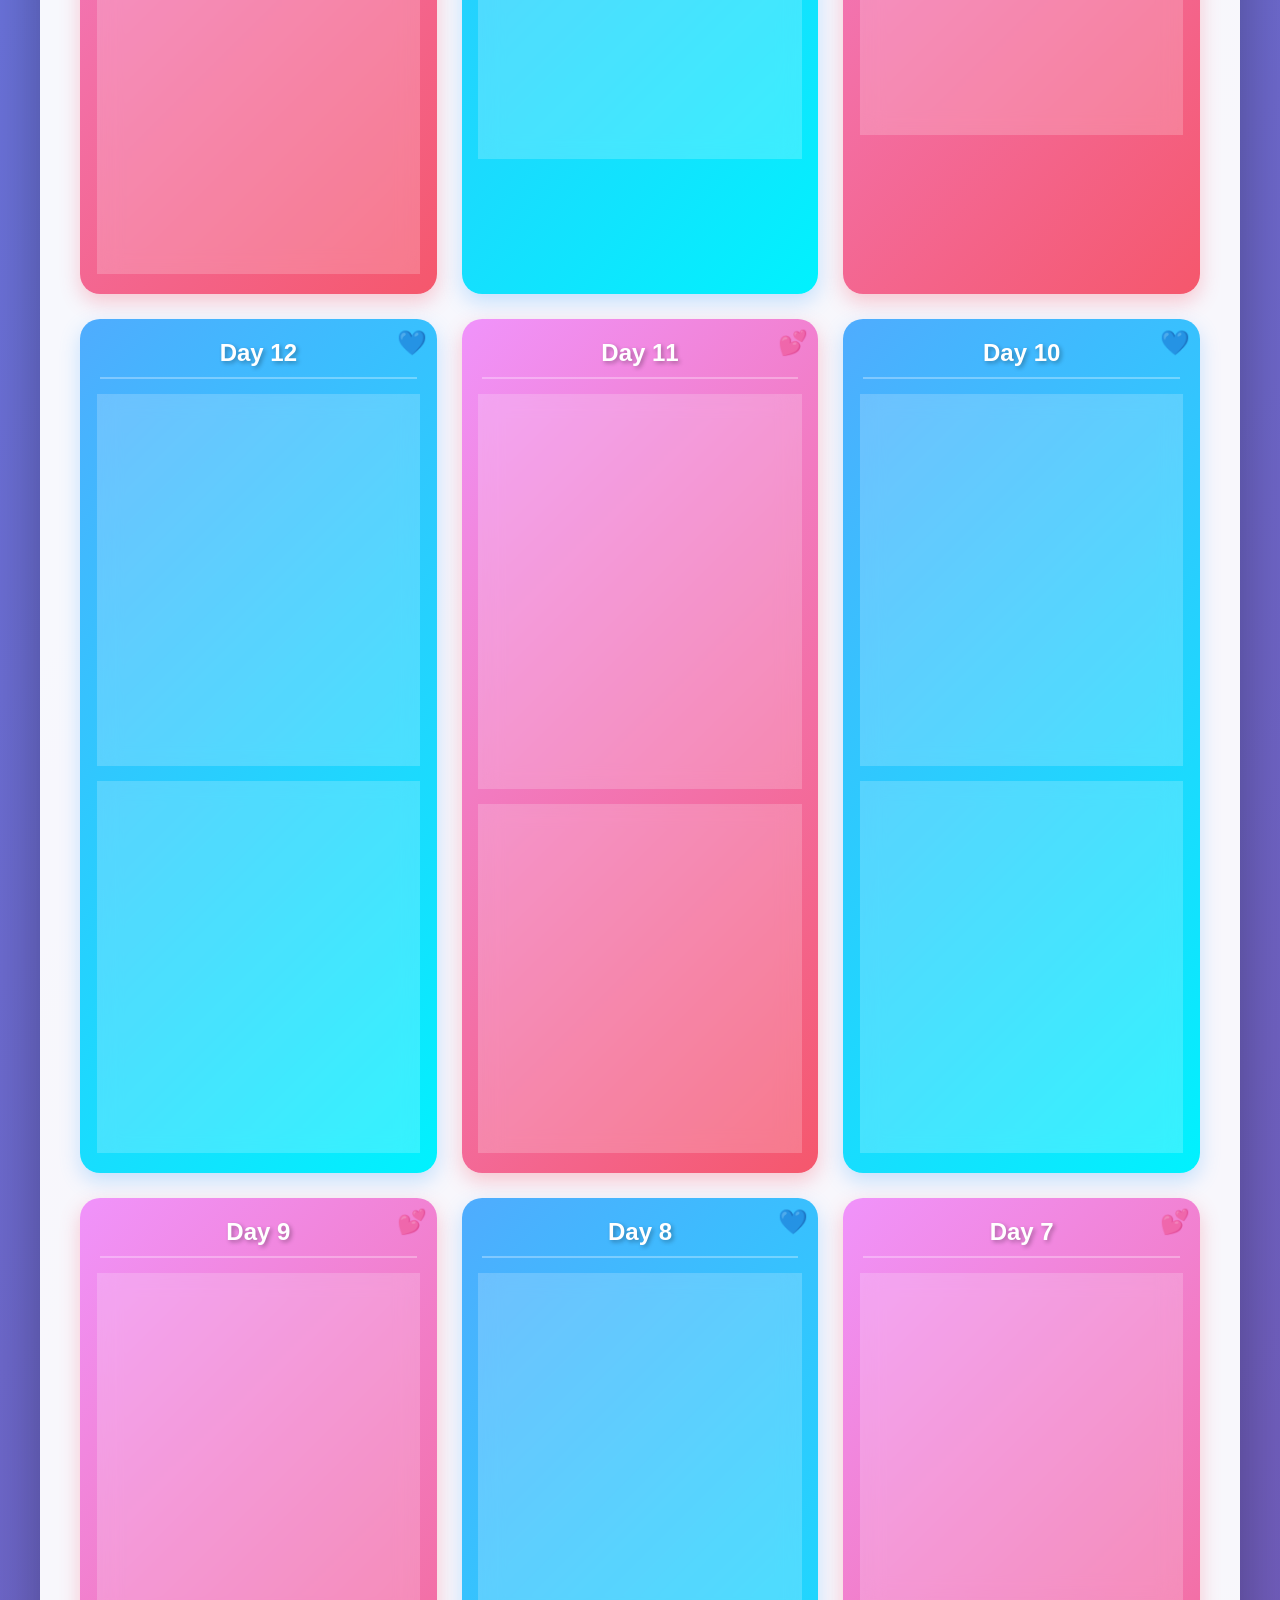
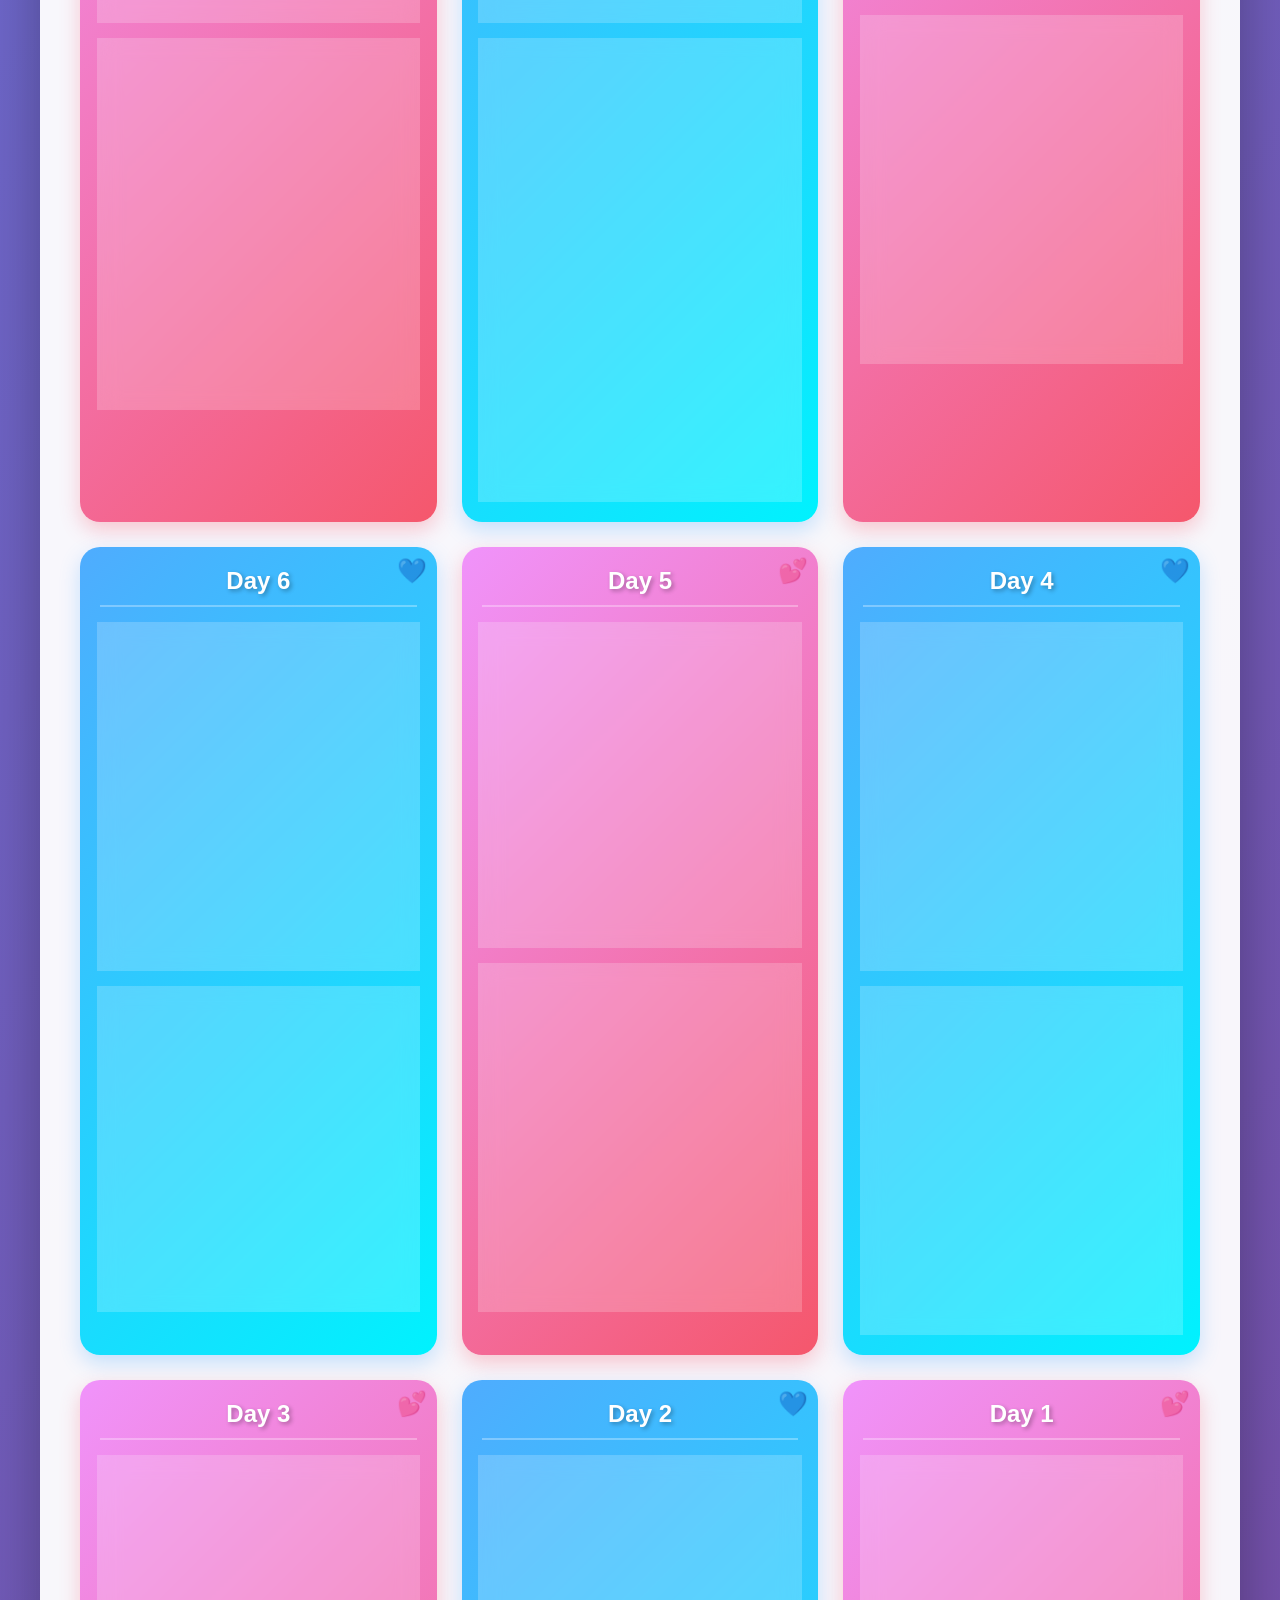
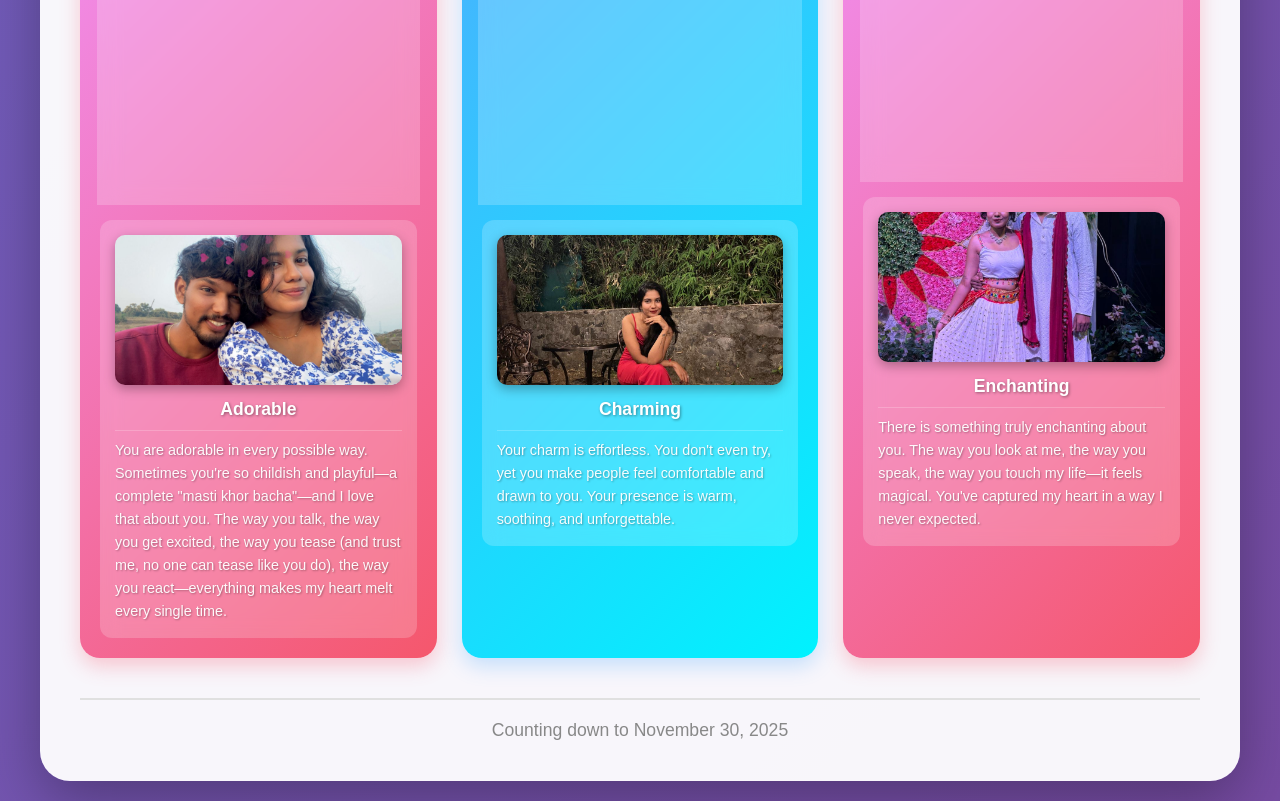
==== commit 21f9128a: "Add useful couple features, better tab names, and responsive improvements. Introduce Date Planner an" ====
--- a/index.html
+++ b/index.html
@@ -13,9 +13,9 @@
         <h1 class="title">🎉 Birthday Countdown 🎉</h1>
         <p class="subtitle">Celebrating someone special on November 30th</p>
         <div class="site-tabs">
-          <a class="open-request-tab-btn" href="main.html">Main Page</a>
-          <a class="open-request-tab-btn" href="index.html">Birthday Page</a>
-          <a class="open-request-tab-btn" href="request-center.html">Request Tab</a>
+          <a class="open-request-tab-btn" href="main.html">Memories & Plans</a>
+          <a class="open-request-tab-btn" href="index.html">Birthday Countdown</a>
+          <a class="open-request-tab-btn" href="request-center.html">Requests & Tasks</a>
         </div>
       </div>
 
--- a/style.css
+++ b/style.css
@@ -824,6 +824,29 @@
   padding: 6px 8px;
 }
 
+.notes-list {
+  margin-top: 12px;
+  display: grid;
+  gap: 8px;
+}
+
+.note-item {
+  border: 1px solid #ffd8e7;
+  border-radius: 10px;
+  padding: 10px;
+  background: #fff;
+  display: flex;
+  justify-content: space-between;
+  gap: 10px;
+  align-items: center;
+}
+
+.note-item small {
+  display: block;
+  color: #888;
+  margin-top: 4px;
+}
+
 @media (max-width: 768px) {
   .title {
     font-size: 2.5rem;
@@ -889,6 +912,24 @@
 
   .container {
     padding: 25px;
+  }
+
+  .site-tabs {
+    gap: 8px;
+  }
+
+  .open-request-tab-btn {
+    padding: 10px 14px;
+    font-size: 0.88rem;
+  }
+
+  .reply-form-inline {
+    grid-template-columns: 1fr;
+  }
+
+  .note-item {
+    flex-direction: column;
+    align-items: flex-start;
   }
 }
 
@@ -949,6 +990,20 @@
   .message-text {
     font-size: 0.9rem;
     line-height: 1.6;
+  }
+
+  .request-center-container {
+    padding: 18px;
+  }
+
+  .request-panel {
+    padding: 14px;
+  }
+
+  .todo-table th,
+  .todo-table td {
+    font-size: 0.82rem;
+    padding: 7px;
   }
 }
 
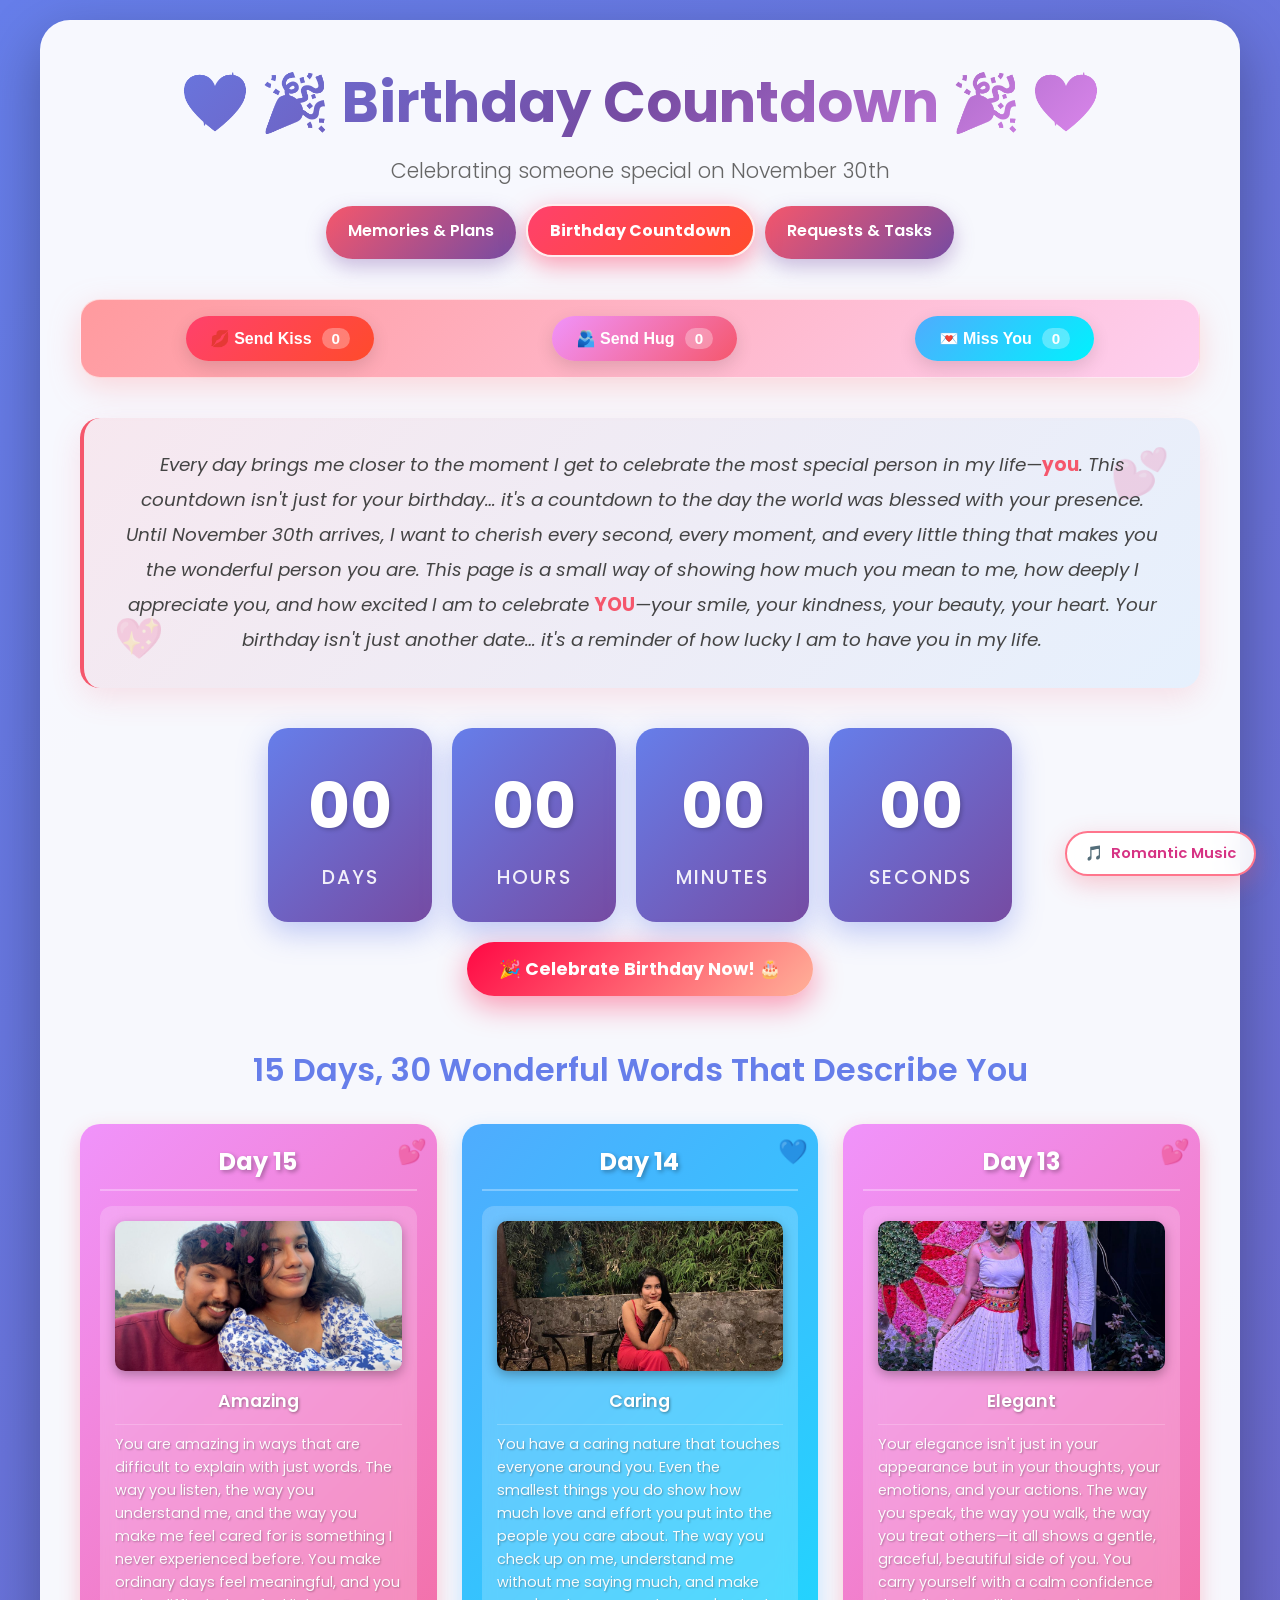
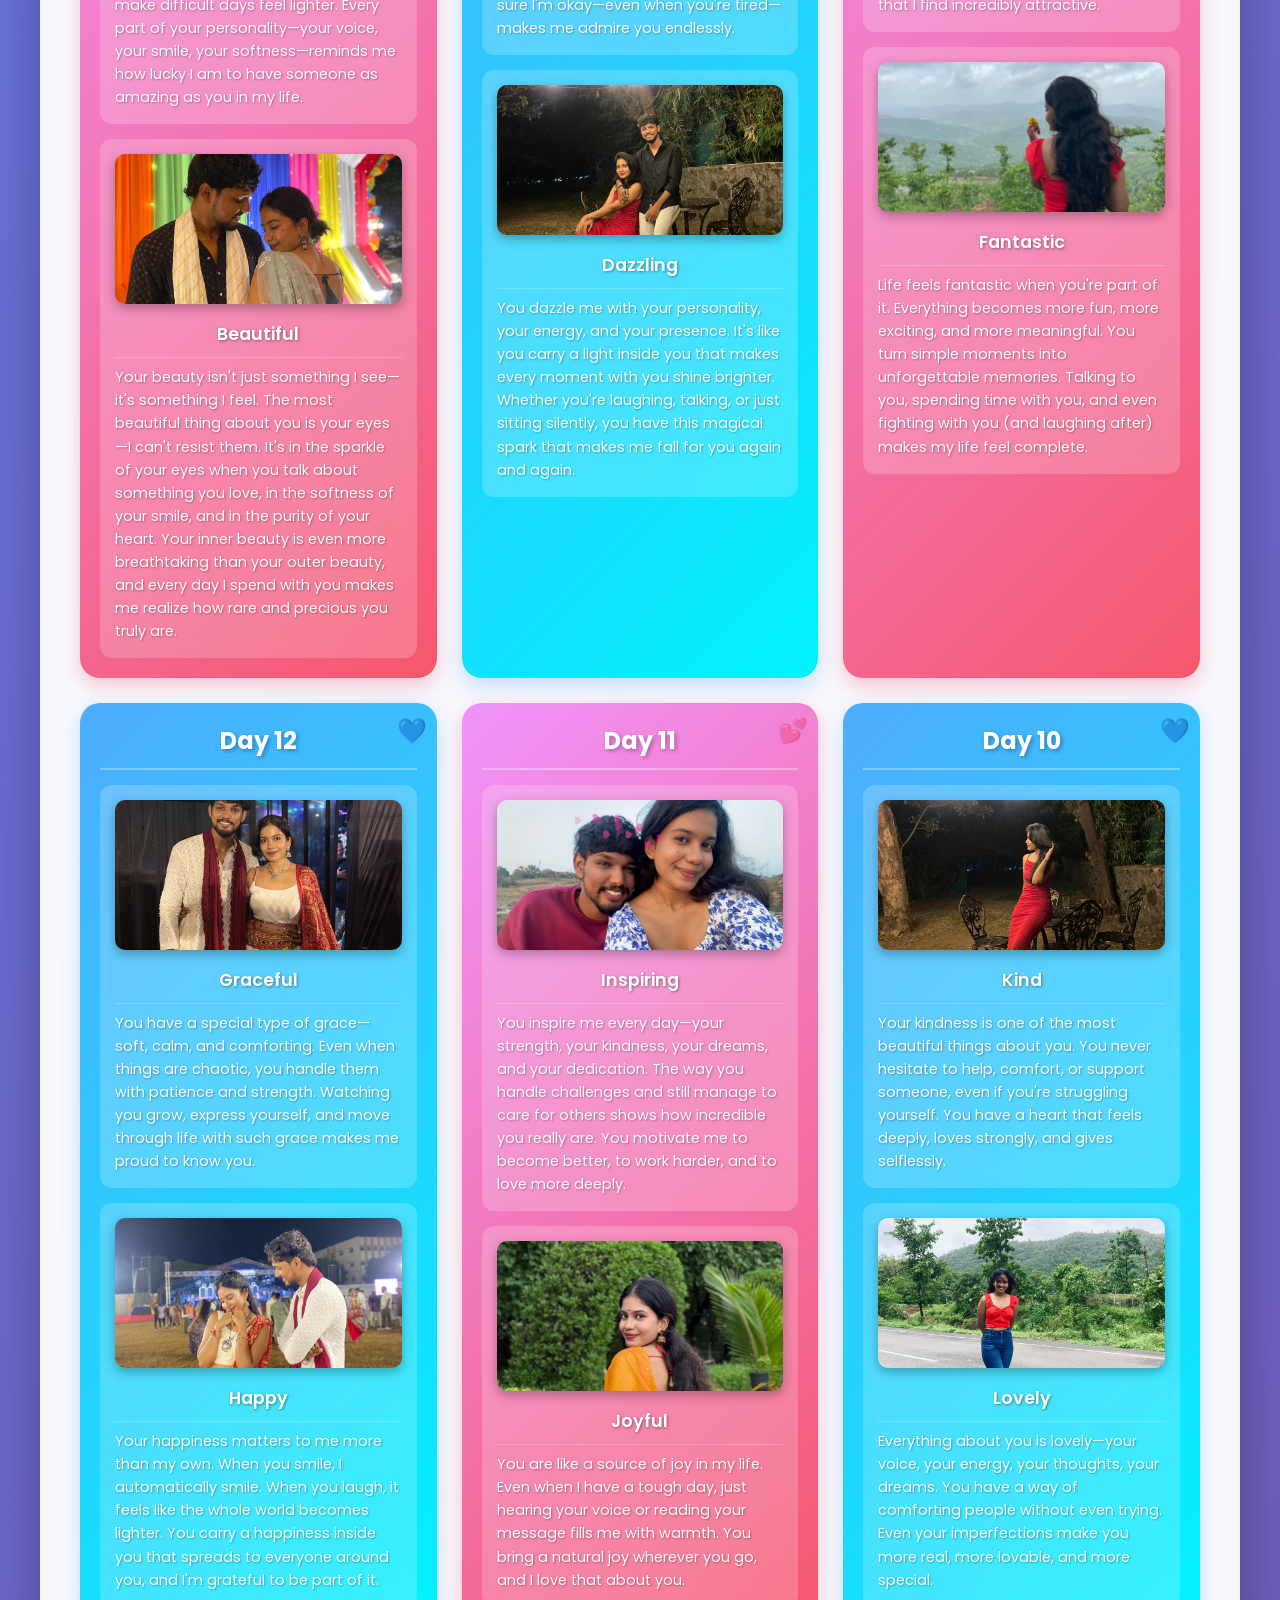
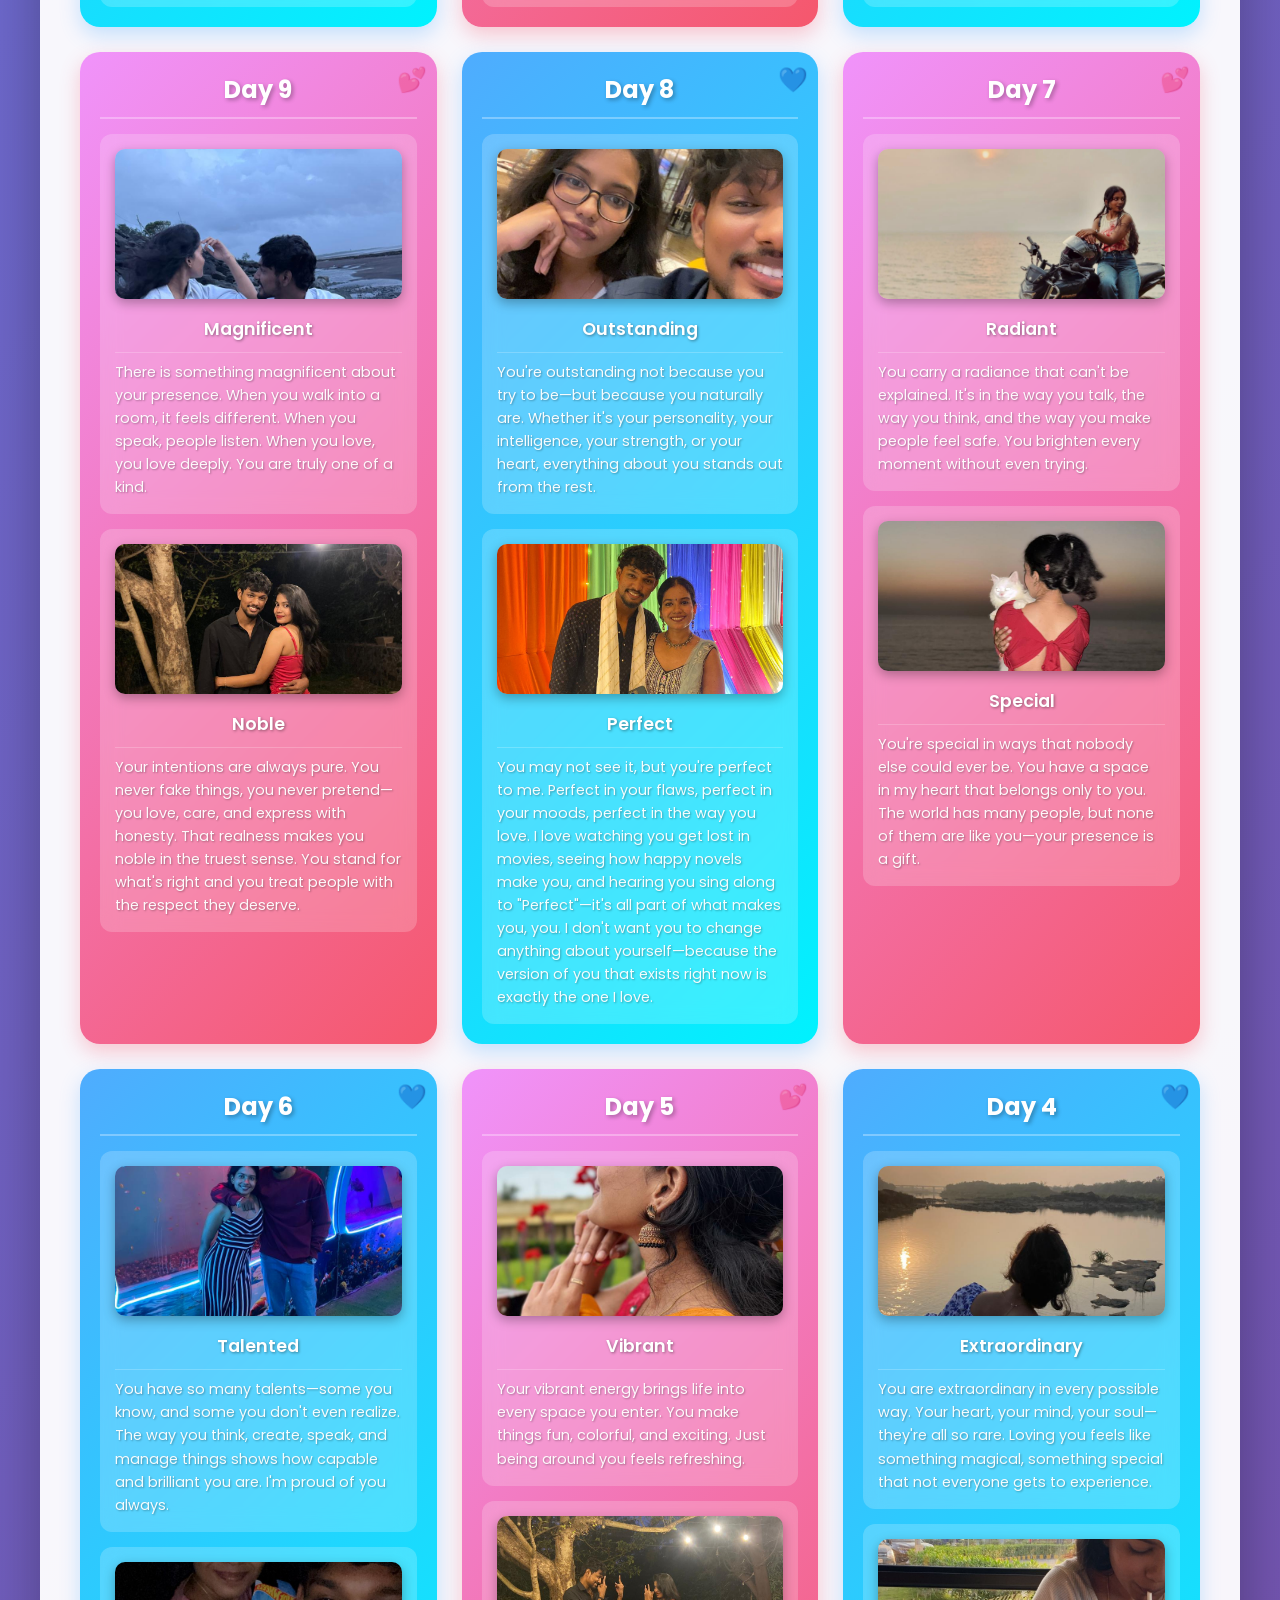
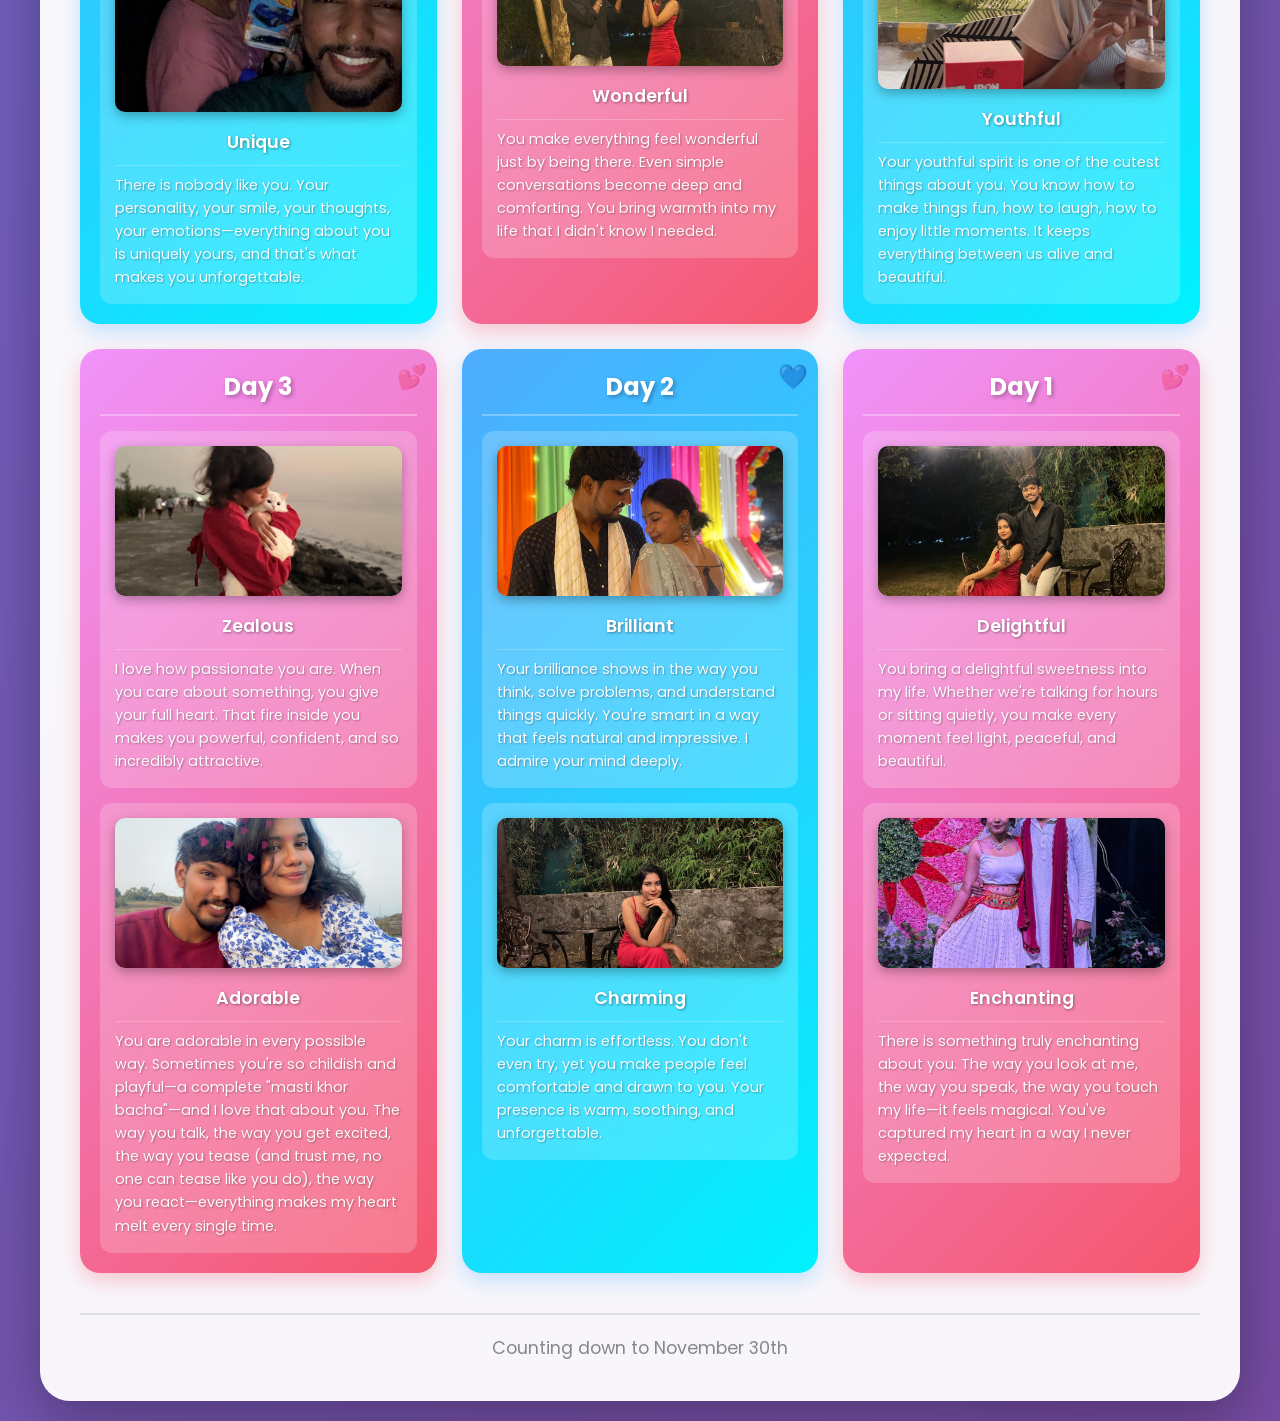
==== commit 6b1e9305: "Add dynamic countdown fix, romantic audio player, kiss counter, milestones, love coupons, and lightb" ====
--- a/index.html
+++ b/index.html
@@ -14,9 +14,22 @@
         <p class="subtitle">Celebrating someone special on November 30th</p>
         <div class="site-tabs">
           <a class="open-request-tab-btn" href="main.html">Memories & Plans</a>
-          <a class="open-request-tab-btn" href="index.html">Birthday Countdown</a>
+          <a class="open-request-tab-btn active" href="index.html">Birthday Countdown</a>
           <a class="open-request-tab-btn" href="request-center.html">Requests & Tasks</a>
         </div>
+      </div>
+
+      <!-- Real-time Kiss & Hug Counter Bar -->
+      <div class="kiss-hug-bar">
+        <button id="sendKissBtn" class="love-action-btn kiss-btn" type="button">
+          💋 Send Kiss <span class="love-count-badge" id="kissCountBadge">0</span>
+        </button>
+        <button id="sendHugBtn" class="love-action-btn hug-btn" type="button">
+          🫂 Send Hug <span class="love-count-badge" id="hugCountBadge">0</span>
+        </button>
+        <button id="sendMissBtn" class="love-action-btn miss-btn" type="button">
+          💌 Miss You <span class="love-count-badge" id="missCountBadge">0</span>
+        </button>
       </div>
 
       <div class="message-section">
@@ -55,6 +68,11 @@
             <div class="time-label">Seconds</div>
           </div>
         </div>
+        <div class="celebrate-btn-wrap">
+          <button id="celebrateBtn" class="celebrate-btn" type="button">
+            🎉 Celebrate Birthday Now! 🎂
+          </button>
+        </div>
       </div>
 
       <div class="words-section">
@@ -586,7 +604,7 @@
       </div>
 
       <div class="footer">
-        <p>Counting down to November 30, 2025</p>
+        <p id="footerYearText">Counting down to November 30th</p>
       </div>
     </div>
 
@@ -604,63 +622,68 @@
       </div>
     </div>
 
-    <script>
-      // Set the target date: November 30, 2025
-      const targetDate = new Date("2025-11-30T00:00:00").getTime();
+    <!-- Fullscreen Lightbox Modal -->
+    <div class="lightbox-overlay" id="lightboxOverlay">
+      <div class="lightbox-content">
+        <button class="lightbox-close" id="lightboxClose">&times;</button>
+        <img class="lightbox-image" id="lightboxImage" src="" alt="Full view" />
+        <p class="lightbox-caption" id="lightboxCaption"></p>
+      </div>
+    </div>
+
+    <script src="https://cdn.jsdelivr.net/npm/canvas-confetti@1.9.3/dist/confetti.browser.min.js"></script>
+    <script type="module" src="audio-player.js"></script>
+    <script type="module">
+      import { audioEngine } from "./audio-player.js";
+      import { firebaseConfig } from "./firebase-config.js";
+      import { initializeApp } from "https://www.gstatic.com/firebasejs/10.14.0/firebase-app.js";
+      import { getFirestore, doc, onSnapshot, setDoc, increment } from "https://www.gstatic.com/firebasejs/10.14.0/firebase-firestore.js";
+
+      // Dynamically calculate the next upcoming November 30th
+      function getNextBirthdayDate() {
+        const now = new Date();
+        let year = now.getFullYear();
+        let target = new Date(`${year}-11-30T00:00:00`);
+        if (now.getTime() > target.getTime()) {
+          target = new Date(`${year + 1}-11-30T00:00:00`);
+        }
+        return target;
+      }
+
+      const targetBirthday = getNextBirthdayDate();
+      const targetDate = targetBirthday.getTime();
+      document.getElementById("footerYearText").textContent = `Counting down to November 30, ${targetBirthday.getFullYear()}`;
 
       function updateCountdown() {
         const now = new Date().getTime();
         const distance = targetDate - now;
 
-        if (distance < 0) {
+        if (distance <= 0) {
           document.getElementById("days").textContent = "00";
           document.getElementById("hours").textContent = "00";
           document.getElementById("minutes").textContent = "00";
           document.getElementById("seconds").textContent = "00";
+          triggerBirthdayCelebration();
           return;
         }
 
         const days = Math.floor(distance / (1000 * 60 * 60 * 24));
-        const hours = Math.floor(
-          (distance % (1000 * 60 * 60 * 24)) / (1000 * 60 * 60)
-        );
+        const hours = Math.floor((distance % (1000 * 60 * 60 * 24)) / (1000 * 60 * 60));
         const minutes = Math.floor((distance % (1000 * 60 * 60)) / (1000 * 60));
         const seconds = Math.floor((distance % (1000 * 60)) / 1000);
 
-        document.getElementById("days").textContent = String(days).padStart(
-          2,
-          "0"
-        );
-        document.getElementById("hours").textContent = String(hours).padStart(
-          2,
-          "0"
-        );
-        document.getElementById("minutes").textContent = String(
-          minutes
-        ).padStart(2, "0");
-        document.getElementById("seconds").textContent = String(
-          seconds
-        ).padStart(2, "0");
-      }
-
-      // Update countdown immediately and then every second
+        document.getElementById("days").textContent = String(days).padStart(2, "0");
+        document.getElementById("hours").textContent = String(hours).padStart(2, "0");
+        document.getElementById("minutes").textContent = String(minutes).padStart(2, "0");
+        document.getElementById("seconds").textContent = String(seconds).padStart(2, "0");
+      }
+
       updateCountdown();
       setInterval(updateCountdown, 1000);
 
-      // Create floating hearts animation
+      // Floating hearts animation
       const heartsContainer = document.querySelector(".hearts-container");
-      const hearts = [
-        "❤️",
-        "💕",
-        "💖",
-        "💗",
-        "💓",
-        "💝",
-        "💞",
-        "💟",
-        "🧡",
-        "💛",
-      ];
+      const hearts = ["❤️", "💕", "💖", "💗", "💓", "💝", "💞", "💟", "🧡", "💛"];
 
       function createHeart() {
         const heart = document.createElement("div");
@@ -671,83 +694,133 @@
         heart.style.opacity = Math.random() * 0.5 + 0.5;
         heart.style.fontSize = Math.random() * 10 + 20 + "px";
         heartsContainer.appendChild(heart);
-
-        setTimeout(() => {
-          heart.remove();
-        }, 7000);
-      }
-
-      // Create hearts on page load
-      for (let i = 0; i < 30; i++) {
-        setTimeout(() => {
-          createHeart();
-        }, i * 200);
-      }
-
-      // Continue creating hearts periodically
+        setTimeout(() => heart.remove(), 7000);
+      }
+
+      for (let i = 0; i < 25; i++) {
+        setTimeout(() => createHeart(), i * 200);
+      }
       setInterval(() => {
-        if (Math.random() > 0.7) {
-          createHeart();
+        if (Math.random() > 0.6) createHeart();
+      }, 2000);
+
+      // Kiss / Hug / Miss Real-time Counter Sync
+      let loveCounts = { kisses: 0, hugs: 0, misses: 0 };
+      const USE_CLOUD = Boolean(firebaseConfig.apiKey) && !String(firebaseConfig.apiKey).includes("YOUR_");
+      let db = null;
+
+      function renderLoveCounts() {
+        document.getElementById("kissCountBadge").textContent = loveCounts.kisses || 0;
+        document.getElementById("hugCountBadge").textContent = loveCounts.hugs || 0;
+        document.getElementById("missCountBadge").textContent = loveCounts.misses || 0;
+      }
+
+      if (USE_CLOUD) {
+        db = getFirestore(initializeApp(firebaseConfig));
+        onSnapshot(doc(db, "coupleKisses", "counts"), (snap) => {
+          if (snap.exists()) {
+            loveCounts = snap.data();
+            renderLoveCounts();
+          }
+        });
+      } else {
+        loveCounts = JSON.parse(localStorage.getItem("couple_love_counts") || '{"kisses":0,"hugs":0,"misses":0}');
+        renderLoveCounts();
+      }
+
+      function spawnParticle(emoji, event) {
+        const particle = document.createElement("div");
+        particle.className = "kiss-particle";
+        particle.textContent = emoji;
+        particle.style.left = (event.clientX || window.innerWidth / 2) + "px";
+        particle.style.top = (event.clientY || window.innerHeight / 2) + "px";
+        document.body.appendChild(particle);
+        setTimeout(() => particle.remove(), 1400);
+      }
+
+      async function incrementLoveCount(field, emoji, event) {
+        loveCounts[field] = (loveCounts[field] || 0) + 1;
+        renderLoveCounts();
+        spawnParticle(emoji, event);
+        if (field === 'kisses') audioEngine.playKissSound();
+        else audioEngine.playChimeSound();
+
+        if (USE_CLOUD && db) {
+          try {
+            await setDoc(doc(db, "coupleKisses", "counts"), { [field]: increment(1) }, { merge: true });
+          } catch(e) { console.error(e); }
+        } else {
+          localStorage.setItem("couple_love_counts", JSON.stringify(loveCounts));
         }
-      }, 2000);
-
-      // Modal functionality
+      }
+
+      document.getElementById("sendKissBtn").addEventListener("click", (e) => incrementLoveCount("kisses", "💋", e));
+      document.getElementById("sendHugBtn").addEventListener("click", (e) => incrementLoveCount("hugs", "🫂", e));
+      document.getElementById("sendMissBtn").addEventListener("click", (e) => incrementLoveCount("misses", "💌", e));
+
+      // Celebration Confetti
+      function triggerBirthdayCelebration() {
+        audioEngine.playChimeSound();
+        if (window.confetti) {
+          window.confetti({ particleCount: 120, spread: 80, origin: { y: 0.6 } });
+          setTimeout(() => window.confetti({ particleCount: 150, spread: 100, origin: { y: 0.4 } }), 400);
+        }
+      }
+
+      document.getElementById("celebrateBtn").addEventListener("click", () => {
+        triggerBirthdayCelebration();
+      });
+
+      // Modal & Lightbox
       const modalOverlay = document.getElementById("modalOverlay");
       const modalClose = document.getElementById("modalClose");
       const modalContent = document.getElementById("modalContent");
       const modalDayTitle = document.getElementById("modalDayTitle");
       const modalHearts = document.querySelector(".modal-hearts");
       const dayCards = document.querySelectorAll(".day-card");
-
-      // Create hearts in modal
-      function createModalHeart() {
-        const heart = document.createElement("div");
-        heart.className = "modal-heart";
-        const hearts = ["❤️", "💕", "💖", "💗", "💓", "💝", "💞"];
-        heart.textContent = hearts[Math.floor(Math.random() * hearts.length)];
-        heart.style.left = Math.random() * 100 + "%";
-        heart.style.animationDuration = Math.random() * 2 + 3 + "s";
-        heart.style.fontSize = Math.random() * 15 + 25 + "px";
-        modalHearts.appendChild(heart);
-
-        setTimeout(() => {
-          heart.remove();
-        }, 5000);
-      }
-
-      // Start creating hearts in modal when opened
+      const lightboxOverlay = document.getElementById("lightboxOverlay");
+      const lightboxImage = document.getElementById("lightboxImage");
+      const lightboxCaption = document.getElementById("lightboxCaption");
+      const lightboxClose = document.getElementById("lightboxClose");
+
+      function openLightbox(src, caption) {
+        lightboxImage.src = src;
+        lightboxCaption.textContent = caption || "";
+        lightboxOverlay.classList.add("active");
+      }
+
+      lightboxClose.addEventListener("click", () => lightboxOverlay.classList.remove("active"));
+      lightboxOverlay.addEventListener("click", (e) => {
+        if (e.target === lightboxOverlay) lightboxOverlay.classList.remove("active");
+      });
+
       let modalHeartInterval;
-
       function startModalHearts() {
-        for (let i = 0; i < 20; i++) {
-          setTimeout(() => createModalHeart(), i * 150);
-        }
         modalHeartInterval = setInterval(() => {
           if (Math.random() > 0.5) {
-            createModalHeart();
+            const heart = document.createElement("div");
+            heart.className = "modal-heart";
+            heart.textContent = ["❤️", "💕", "💖", "💗"][Math.floor(Math.random() * 4)];
+            heart.style.left = Math.random() * 100 + "%";
+            heart.style.animationDuration = Math.random() * 2 + 3 + "s";
+            modalHearts.appendChild(heart);
+            setTimeout(() => heart.remove(), 5000);
           }
         }, 800);
       }
 
       function stopModalHearts() {
-        if (modalHeartInterval) {
-          clearInterval(modalHeartInterval);
-        }
+        if (modalHeartInterval) clearInterval(modalHeartInterval);
         modalHearts.innerHTML = "";
       }
 
-      // Open modal with card content
       dayCards.forEach((card) => {
         card.addEventListener("click", () => {
           const dayNumber = card.querySelector(".day-number").textContent;
           const wordItems = card.querySelectorAll(".word-item");
-
           modalDayTitle.textContent = dayNumber;
-
-          // Clear previous content
           modalContent.innerHTML = "";
 
-          // Add each word item to modal
           wordItems.forEach((item) => {
             const img = item.querySelector(".word-image");
             const wordText = item.querySelector(".word-text");
@@ -760,17 +833,19 @@
               <h3 class="modal-word-title">${wordText.textContent}</h3>
               <p class="modal-word-description">${description.textContent}</p>
             `;
+            modalItem.querySelector(".modal-word-image").addEventListener("click", (e) => {
+              e.stopPropagation();
+              openLightbox(img.src, wordText.textContent + ": " + description.textContent);
+            });
             modalContent.appendChild(modalItem);
           });
 
-          // Show modal
           modalOverlay.classList.add("active");
           document.body.style.overflow = "hidden";
           startModalHearts();
         });
       });
 
-      // Close modal
       function closeModal() {
         modalOverlay.classList.remove("active");
         document.body.style.overflow = "auto";
@@ -779,17 +854,15 @@
 
       modalClose.addEventListener("click", closeModal);
       modalOverlay.addEventListener("click", (e) => {
-        if (e.target === modalOverlay) {
+        if (e.target === modalOverlay) closeModal();
+      });
+      document.addEventListener("keydown", (e) => {
+        if (e.key === "Escape") {
           closeModal();
-        }
-      });
-
-      // Close on Escape key
-      document.addEventListener("keydown", (e) => {
-        if (e.key === "Escape" && modalOverlay.classList.contains("active")) {
-          closeModal();
+          lightboxOverlay.classList.remove("active");
         }
       });
     </script>
   </body>
 </html>
+
--- a/style.css
+++ b/style.css
@@ -1,3 +1,5 @@
+@import url("https://fonts.googleapis.com/css2?family=Outfit:wght@300;400;500;600;700&family=Playfair+Display:ital,wght@0,600;0,700;1,600&family=Poppins:wght@300;400;500;600;700&display=swap");
+
 * {
   margin: 0;
   padding: 0;
@@ -5,7 +7,7 @@
 }
 
 body {
-  font-family: "Segoe UI", Tahoma, Geneva, Verdana, sans-serif;
+  font-family: "Poppins", "Outfit", "Segoe UI", Tahoma, Geneva, Verdana, sans-serif;
   background: linear-gradient(
     135deg,
     #667eea 0%,
@@ -25,6 +27,16 @@
   position: relative;
   overflow-x: hidden;
 }
+
+/* Theme Switcher Variables */
+body.theme-midnight {
+  background: linear-gradient(135deg, #0f2027 0%, #203a43 50%, #2c5364 100%);
+  color: #e0e0e0;
+}
+body.theme-sunset {
+  background: linear-gradient(135deg, #ff7e5f 0%, #feb47b 50%, #ff6a88 100%);
+}
+
 
 .hearts-container {
   position: fixed;
@@ -847,6 +859,115 @@
   margin-top: 4px;
 }
 
+.crop-modal {
+  position: fixed;
+  inset: 0;
+  background: rgba(0, 0, 0, 0.72);
+  display: none;
+  align-items: center;
+  justify-content: center;
+  z-index: 4000;
+  padding: 20px;
+}
+
+.crop-modal.active {
+  display: flex;
+}
+
+.crop-modal-content {
+  width: min(820px, 100%);
+  background: #fff;
+  border-radius: 16px;
+  padding: 16px;
+}
+
+.crop-modal-content h3 {
+  margin: 0 0 6px 0;
+  color: #7f2d51;
+}
+
+.crop-image-wrap {
+  margin-top: 10px;
+  width: 100%;
+  height: min(65vh, 480px);
+  background: #f7f7f7;
+  border-radius: 12px;
+  overflow: hidden;
+}
+
+.crop-image-wrap img {
+  display: block;
+  max-width: 100%;
+}
+
+.crop-preview-panel {
+  margin-top: 10px;
+  display: flex;
+  align-items: center;
+  gap: 12px;
+}
+
+.crop-preview-panel p {
+  font-size: 0.9rem;
+  color: #6d2948;
+}
+
+.crop-preview-box {
+  width: 110px;
+  height: 110px;
+  border-radius: 12px;
+  overflow: hidden;
+  border: 1px solid #ffd8e7;
+  background: #fff;
+}
+
+.crop-preview-box img {
+  max-width: 100%;
+}
+
+.crop-actions {
+  margin-top: 12px;
+  display: flex;
+  justify-content: flex-end;
+  gap: 8px;
+}
+
+.selected-preview-wrap {
+  display: none;
+  margin: 4px 0 10px 0;
+  background: #fff7fb;
+  border: 1px solid #ffd8e7;
+  border-radius: 12px;
+  padding: 10px;
+}
+
+.selected-preview-wrap.show {
+  display: block;
+}
+
+.preview-label {
+  font-size: 0.88rem;
+  color: #7f2d51;
+  margin-bottom: 8px;
+}
+
+.selected-preview-image {
+  width: 100%;
+  max-height: 220px;
+  object-fit: cover;
+  border-radius: 10px;
+}
+
+@media (max-width: 1024px) {
+  .memories-grid {
+    grid-template-columns: repeat(auto-fit, minmax(220px, 1fr));
+  }
+
+  .request-center-container {
+    max-width: 920px;
+  }
+}
+
 @media (max-width: 768px) {
   .title {
     font-size: 2.5rem;
@@ -930,6 +1051,25 @@
   .note-item {
     flex-direction: column;
     align-items: flex-start;
+  }
+
+  .crop-image-wrap {
+    height: 52vh;
+  }
+
+  .crop-modal-content {
+    width: 100%;
+    padding: 12px;
+  }
+
+  .crop-preview-panel {
+    flex-direction: column;
+    align-items: flex-start;
+  }
+
+  .crop-preview-box {
+    width: 90px;
+    height: 90px;
   }
 }
 
@@ -1004,6 +1144,20 @@
   .todo-table td {
     font-size: 0.82rem;
     padding: 7px;
+  }
+
+  .site-tabs {
+    flex-direction: column;
+    align-items: stretch;
+  }
+
+  .open-request-tab-btn {
+    width: 100%;
+    text-align: center;
+  }
+
+  .memory-photo {
+    height: 160px;
   }
 }
 
@@ -1278,3 +1432,487 @@
     font-size: 0.9rem;
   }
 }
+
+/* ==========================================
+   ACTIVE TAB & NAVIGATION STYLING
+   ========================================== */
+.open-request-tab-btn.active {
+  background: linear-gradient(135deg, #ff416c 0%, #ff4b2b 100%) !important;
+  font-weight: 700;
+  box-shadow: 0 8px 25px rgba(255, 65, 108, 0.5) !important;
+  transform: translateY(-2px);
+  border: 2px solid rgba(255, 255, 255, 0.9);
+}
+
+/* ==========================================
+   FLOATING AMBIENT MUSIC PLAYER WIDGET
+   ========================================== */
+.music-player-widget {
+  position: fixed;
+  bottom: 24px;
+  right: 24px;
+  z-index: 3000;
+  display: flex;
+  flex-direction: column;
+  align-items: flex-end;
+  gap: 8px;
+}
+
+.music-toggle-btn {
+  background: rgba(255, 255, 255, 0.9);
+  backdrop-filter: blur(12px);
+  border: 2px solid #ff758c;
+  border-radius: 999px;
+  padding: 10px 18px;
+  font-family: inherit;
+  font-weight: 600;
+  font-size: 0.92rem;
+  color: #d63384;
+  cursor: pointer;
+  box-shadow: 0 8px 24px rgba(245, 87, 108, 0.3);
+  display: flex;
+  align-items: center;
+  gap: 8px;
+  transition: all 0.3s cubic-bezier(0.175, 0.885, 0.32, 1.275);
+}
+
+.music-toggle-btn:hover {
+  transform: scale(1.06) translateY(-3px);
+  box-shadow: 0 12px 30px rgba(245, 87, 108, 0.45);
+  background: #ffffff;
+}
+
+.music-toggle-btn.playing {
+  background: linear-gradient(135deg, #ff758c 0%, #ff7eb3 100%);
+  color: #fff;
+  animation: musicPulse 2s infinite ease-in-out;
+}
+
+@keyframes musicPulse {
+  0%, 100% { box-shadow: 0 0 15px rgba(255, 117, 140, 0.6); }
+  50% { box-shadow: 0 0 28px rgba(255, 117, 140, 0.9); }
+}
+
+.music-controls-popover {
+  display: none;
+  background: rgba(255, 255, 255, 0.95);
+  backdrop-filter: blur(10px);
+  padding: 8px 14px;
+  border-radius: 12px;
+  box-shadow: 0 6px 20px rgba(0, 0, 0, 0.15);
+  font-size: 0.82rem;
+  color: #444;
+}
+
+.music-player-widget:hover .music-controls-popover {
+  display: block;
+}
+
+.floating-music-note {
+  position: fixed;
+  pointer-events: none;
+  z-index: 2999;
+  animation: floatNote 4s linear forwards;
+}
+
+@keyframes floatNote {
+  0% { transform: translateY(0) rotate(0deg) scale(0.6); opacity: 1; }
+  50% { transform: translateY(-40vh) rotate(20deg) scale(1.2); }
+  100% { transform: translateY(-80vh) rotate(-20deg) scale(0.8); opacity: 0; }
+}
+
+/* ==========================================
+   REAL-TIME KISS & HUG COUNTER BAR
+   ========================================== */
+.kiss-hug-bar {
+  background: linear-gradient(135deg, #ff9a9e 0%, #fecfef 99%, #fecfef 100%);
+  border-radius: 20px;
+  padding: 16px 24px;
+  margin: 25px 0;
+  display: flex;
+  justify-content: space-around;
+  align-items: center;
+  flex-wrap: wrap;
+  gap: 16px;
+  box-shadow: 0 10px 30px rgba(255, 154, 158, 0.35);
+  border: 1px solid rgba(255, 255, 255, 0.6);
+}
+
+.love-action-btn {
+  border: none;
+  border-radius: 999px;
+  padding: 12px 24px;
+  font-size: 1rem;
+  font-weight: 700;
+  cursor: pointer;
+  display: inline-flex;
+  align-items: center;
+  gap: 10px;
+  transition: all 0.25s cubic-bezier(0.175, 0.885, 0.32, 1.275);
+  box-shadow: 0 6px 18px rgba(0, 0, 0, 0.12);
+  color: #fff;
+}
+
+.love-action-btn:hover {
+  transform: translateY(-4px) scale(1.05);
+  box-shadow: 0 10px 24px rgba(0, 0, 0, 0.2);
+}
+
+.love-action-btn:active {
+  transform: translateY(-1px) scale(0.98);
+}
+
+.kiss-btn {
+  background: linear-gradient(135deg, #ff416c 0%, #ff4b2b 100%);
+}
+
+.hug-btn {
+  background: linear-gradient(135deg, #f093fb 0%, #f5576c 100%);
+}
+
+.miss-btn {
+  background: linear-gradient(135deg, #4facfe 0%, #00f2fe 100%);
+}
+
+.love-count-badge {
+  background: rgba(255, 255, 255, 0.3);
+  border-radius: 999px;
+  padding: 2px 10px;
+  font-size: 0.95rem;
+}
+
+.kiss-particle {
+  position: fixed;
+  pointer-events: none;
+  z-index: 5000;
+  font-size: 2rem;
+  animation: particlePop 1.4s ease-out forwards;
+}
+
+@keyframes particlePop {
+  0% { opacity: 1; transform: scale(0.3) translateY(0) rotate(0deg); }
+  50% { opacity: 1; transform: scale(1.4) translateY(-60px) rotate(15deg); }
+  100% { opacity: 0; transform: scale(0.8) translateY(-140px) rotate(-15deg); }
+}
+
+/* ==========================================
+   LOVE STORY MILESTONES TIMELINE
+   ========================================== */
+.milestones-section {
+  margin: 35px 0;
+}
+
+.milestones-timeline {
+  display: flex;
+  flex-direction: column;
+  gap: 20px;
+  margin-top: 20px;
+  position: relative;
+}
+
+.milestone-card {
+  background: #ffffff;
+  border-radius: 18px;
+  padding: 20px;
+  border-left: 5px solid #f5576c;
+  box-shadow: 0 8px 24px rgba(245, 87, 108, 0.12);
+  transition: transform 0.3s ease, box-shadow 0.3s ease;
+  display: flex;
+  gap: 20px;
+  align-items: center;
+  flex-wrap: wrap;
+}
+
+.milestone-card:hover {
+  transform: translateY(-4px);
+  box-shadow: 0 12px 32px rgba(245, 87, 108, 0.22);
+}
+
+.milestone-date-badge {
+  background: linear-gradient(135deg, #667eea 0%, #764ba2 100%);
+  color: #fff;
+  padding: 10px 16px;
+  border-radius: 14px;
+  font-weight: 700;
+  font-size: 0.9rem;
+  text-align: center;
+  min-width: 110px;
+}
+
+.milestone-content {
+  flex: 1;
+}
+
+.milestone-title {
+  font-size: 1.25rem;
+  color: #2b2b2b;
+  font-weight: 700;
+  margin-bottom: 6px;
+}
+
+.milestone-desc {
+  color: #666;
+  font-size: 0.95rem;
+  line-height: 1.6;
+}
+
+/* ==========================================
+   REDEEMABLE LOVE COUPONS
+   ========================================== */
+.coupons-grid {
+  display: grid;
+  grid-template-columns: repeat(auto-fit, minmax(260px, 1fr));
+  gap: 20px;
+  margin-top: 20px;
+}
+
+.coupon-card {
+  background: linear-gradient(135deg, #fff5f8 0%, #ffe3ec 100%);
+  border: 2px dashed #f5576c;
+  border-radius: 18px;
+  padding: 22px;
+  position: relative;
+  overflow: hidden;
+  text-align: center;
+  box-shadow: 0 8px 20px rgba(245, 87, 108, 0.1);
+  transition: all 0.3s ease;
+}
+
+.coupon-card:hover {
+  transform: translateY(-5px) scale(1.02);
+  box-shadow: 0 14px 28px rgba(245, 87, 108, 0.22);
+}
+
+.coupon-card.redeemed {
+  background: #f0f0f0;
+  border-color: #aaa;
+  opacity: 0.85;
+}
+
+.coupon-title {
+  font-size: 1.2rem;
+  font-weight: 700;
+  color: #d63384;
+  margin-bottom: 8px;
+}
+
+.coupon-desc {
+  font-size: 0.9rem;
+  color: #555;
+  margin-bottom: 16px;
+  line-height: 1.5;
+}
+
+.redeem-btn {
+  background: linear-gradient(135deg, #f5576c 0%, #ff8fab 100%);
+  color: white;
+  border: none;
+  padding: 8px 18px;
+  border-radius: 999px;
+  font-weight: 700;
+  font-size: 0.88rem;
+  cursor: pointer;
+  transition: transform 0.2s ease;
+}
+
+.redeem-btn:hover {
+  transform: scale(1.08);
+}
+
+.stamp-redeemed {
+  position: absolute;
+  top: 50%;
+  left: 50%;
+  transform: translate(-50%, -50%) rotate(-15deg);
+  border: 3px solid #dc3545;
+  color: #dc3545;
+  font-size: 1.4rem;
+  font-weight: 900;
+  text-transform: uppercase;
+  padding: 6px 16px;
+  border-radius: 8px;
+  letter-spacing: 2px;
+  pointer-events: none;
+  background: rgba(255, 255, 255, 0.85);
+  animation: stampAnim 0.4s cubic-bezier(0.175, 0.885, 0.32, 1.275);
+}
+
+@keyframes stampAnim {
+  0% { transform: translate(-50%, -50%) scale(3) rotate(-30deg); opacity: 0; }
+  100% { transform: translate(-50%, -50%) scale(1) rotate(-15deg); opacity: 1; }
+}
+
+/* ==========================================
+   DAILY LOVE SCRATCH CARD / SECRET NOTE
+   ========================================== */
+.scratch-card-container {
+  background: linear-gradient(135deg, #a1c4fd 0%, #c2e9fb 100%);
+  border-radius: 20px;
+  padding: 30px;
+  text-align: center;
+  position: relative;
+  overflow: hidden;
+  box-shadow: 0 10px 30px rgba(161, 196, 253, 0.4);
+  margin: 25px 0;
+}
+
+.scratch-secret-text {
+  font-size: 1.2rem;
+  font-weight: 600;
+  color: #1e3c72;
+  line-height: 1.7;
+  padding: 20px;
+}
+
+.scratch-cover {
+  position: absolute;
+  inset: 0;
+  background: linear-gradient(135deg, #ff9a9e 0%, #fecfef 100%);
+  display: flex;
+  flex-direction: column;
+  justify-content: center;
+  align-items: center;
+  cursor: pointer;
+  transition: opacity 0.5s ease, transform 0.5s ease;
+  user-select: none;
+}
+
+.scratch-cover.scratched {
+  opacity: 0;
+  pointer-events: none;
+  transform: scale(1.1);
+}
+
+.scratch-cover-title {
+  font-size: 1.5rem;
+  font-weight: 700;
+  color: #ffffff;
+  text-shadow: 1px 1px 4px rgba(0, 0, 0, 0.2);
+}
+
+.scratch-cover-sub {
+  font-size: 0.95rem;
+  color: rgba(255, 255, 255, 0.9);
+  margin-top: 6px;
+}
+
+/* ==========================================
+   FULLSCREEN PHOTO LIGHTBOX MODAL
+   ========================================== */
+.lightbox-overlay {
+  position: fixed;
+  inset: 0;
+  background: rgba(0, 0, 0, 0.9);
+  backdrop-filter: blur(15px);
+  z-index: 9000;
+  display: none;
+  justify-content: center;
+  align-items: center;
+  padding: 20px;
+  opacity: 0;
+  transition: opacity 0.3s ease;
+}
+
+.lightbox-overlay.active {
+  display: flex;
+  opacity: 1;
+}
+
+.lightbox-content {
+  max-width: 90vw;
+  max-height: 85vh;
+  display: flex;
+  flex-direction: column;
+  align-items: center;
+  position: relative;
+}
+
+.lightbox-image {
+  max-width: 100%;
+  max-height: 75vh;
+  object-fit: contain;
+  border-radius: 14px;
+  box-shadow: 0 15px 50px rgba(0, 0, 0, 0.6);
+}
+
+.lightbox-caption {
+  color: #fff;
+  margin-top: 14px;
+  font-size: 1.1rem;
+  text-align: center;
+  max-width: 700px;
+}
+
+.lightbox-close {
+  position: absolute;
+  top: -40px;
+  right: 0;
+  background: rgba(255, 255, 255, 0.2);
+  border: none;
+  color: white;
+  font-size: 2rem;
+  width: 44px;
+  height: 44px;
+  border-radius: 50%;
+  cursor: pointer;
+  display: flex;
+  align-items: center;
+  justify-content: center;
+  transition: background 0.2s ease;
+}
+
+.lightbox-close:hover {
+  background: rgba(255, 255, 255, 0.4);
+}
+
+/* ==========================================
+   BIRTHDAY CELEBRATION BUTTON & BANNER
+   ========================================== */
+.celebrate-btn-wrap {
+  text-align: center;
+  margin: 20px 0;
+}
+
+.celebrate-btn {
+  background: linear-gradient(135deg, #ff0844 0%, #ffb199 100%);
+  color: white;
+  border: none;
+  font-family: inherit;
+  font-weight: 700;
+  font-size: 1.1rem;
+  padding: 14px 32px;
+  border-radius: 999px;
+  cursor: pointer;
+  box-shadow: 0 10px 30px rgba(255, 8, 68, 0.4);
+  transition: all 0.3s ease;
+  display: inline-flex;
+  align-items: center;
+  gap: 10px;
+}
+
+.celebrate-btn:hover {
+  transform: translateY(-4px) scale(1.05);
+  box-shadow: 0 15px 35px rgba(255, 8, 68, 0.55);
+}
+
+.celebration-banner {
+  background: linear-gradient(135deg, #ff0844 0%, #ffb199 100%);
+  color: white;
+  border-radius: 20px;
+  padding: 24px;
+  text-align: center;
+  margin-bottom: 25px;
+  box-shadow: 0 12px 35px rgba(255, 8, 68, 0.35);
+  animation: bannerPulse 2s infinite ease-in-out;
+}
+
+@keyframes bannerPulse {
+  0%, 100% { transform: scale(1); }
+  50% { transform: scale(1.02); }
+}
+
+.celebration-banner h2 {
+  font-size: 2.2rem;
+  margin-bottom: 8px;
+}
+
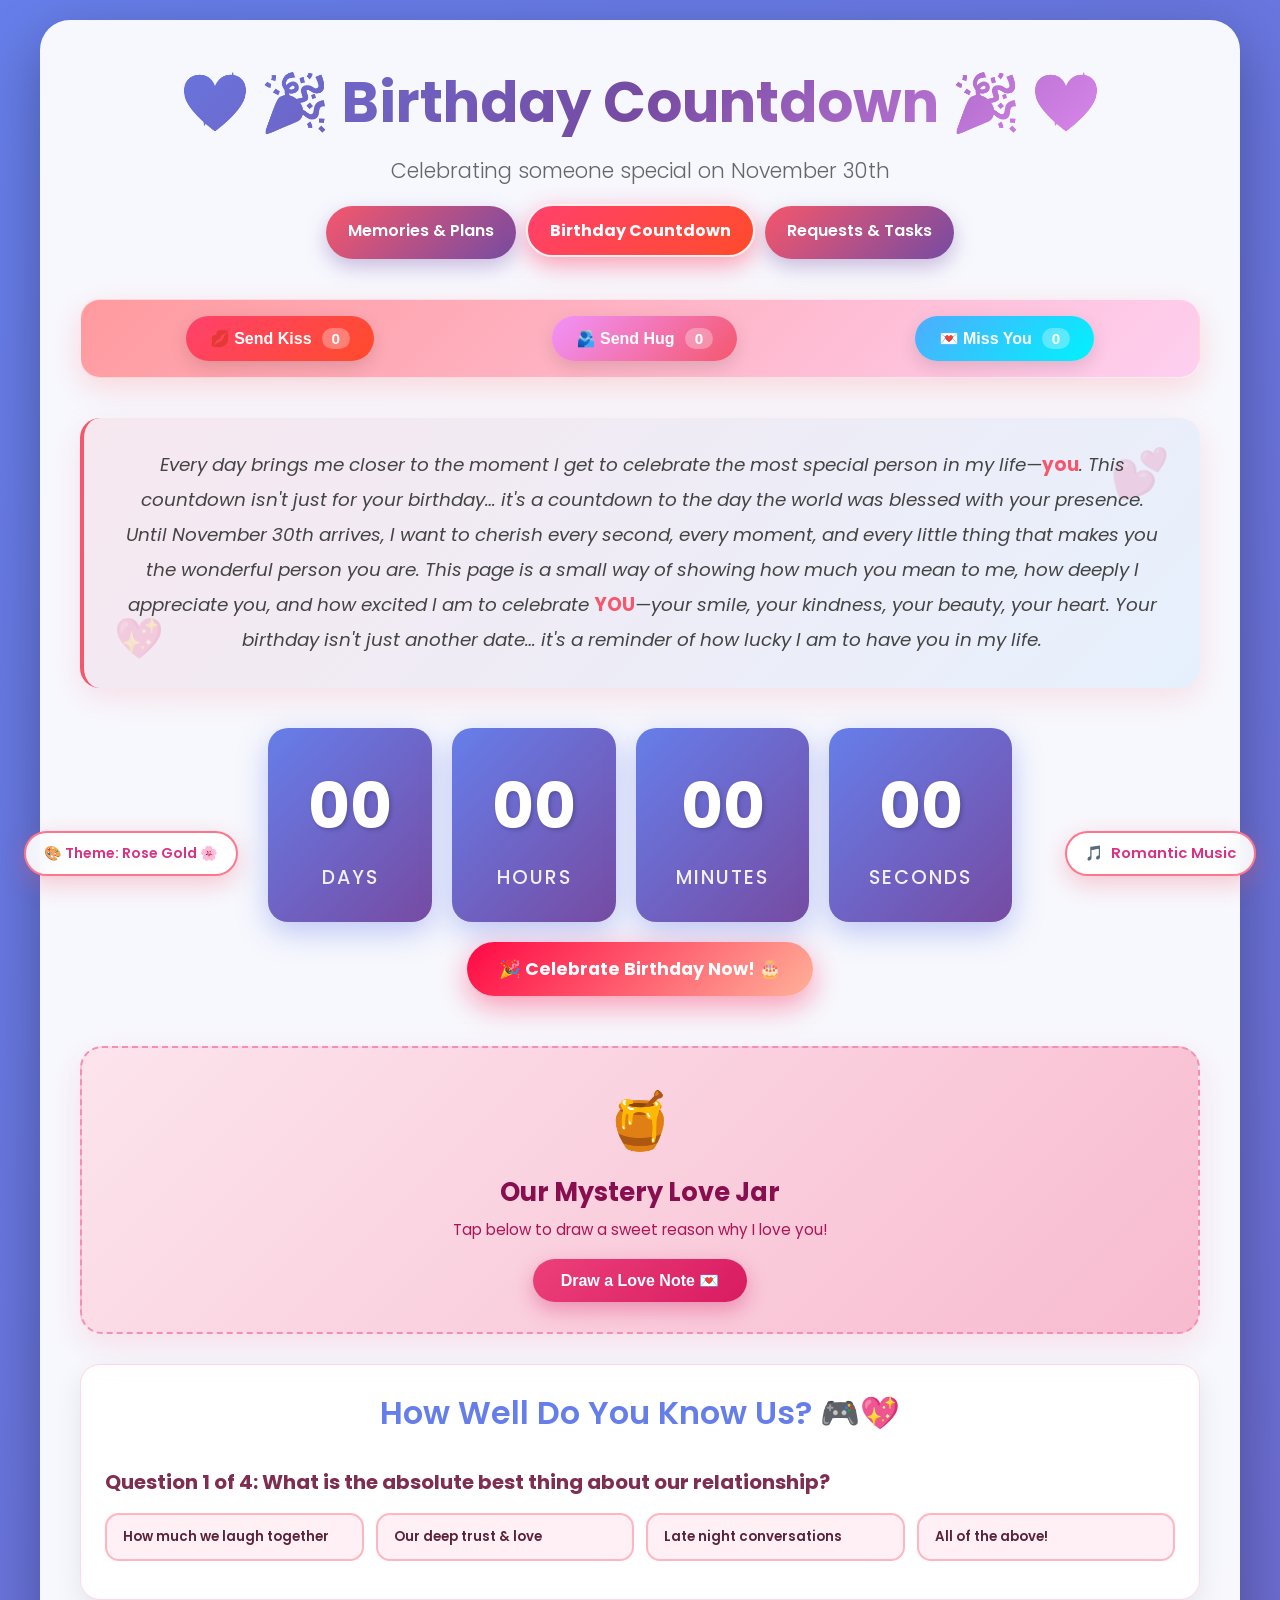
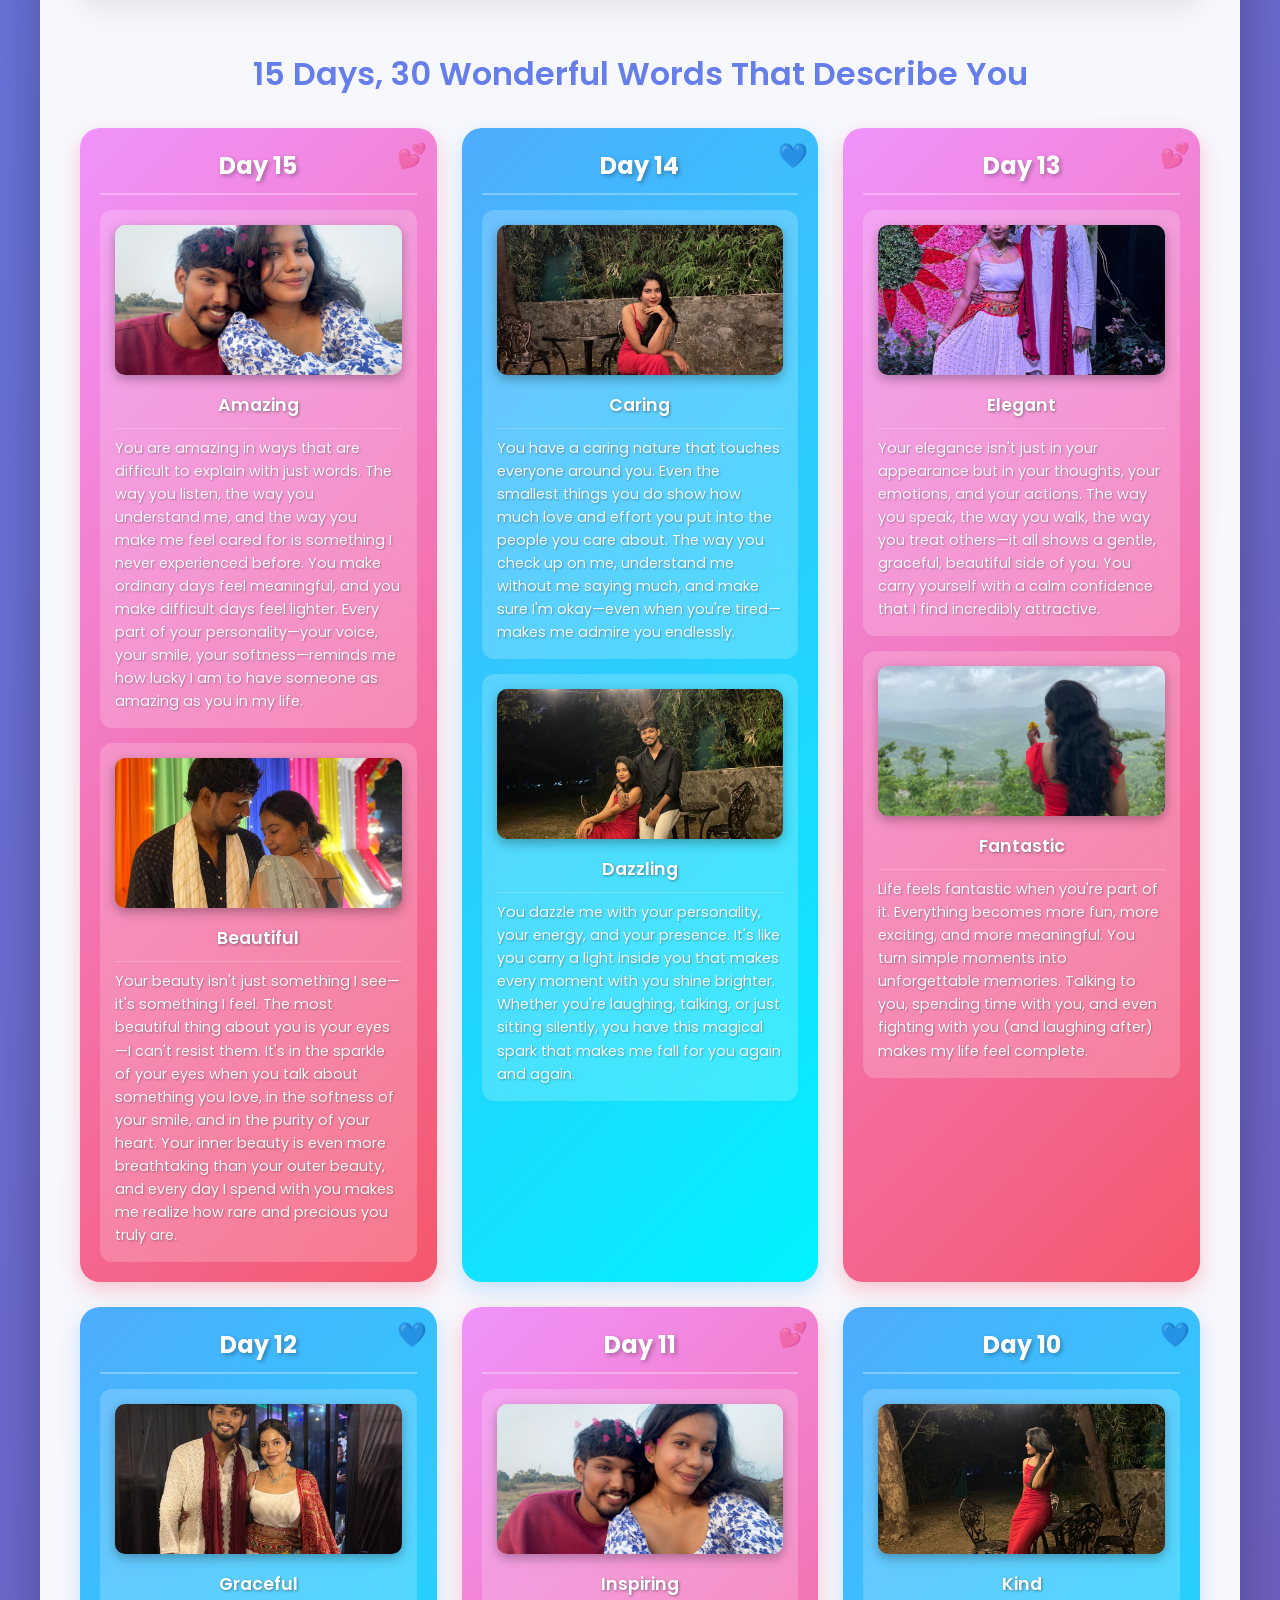
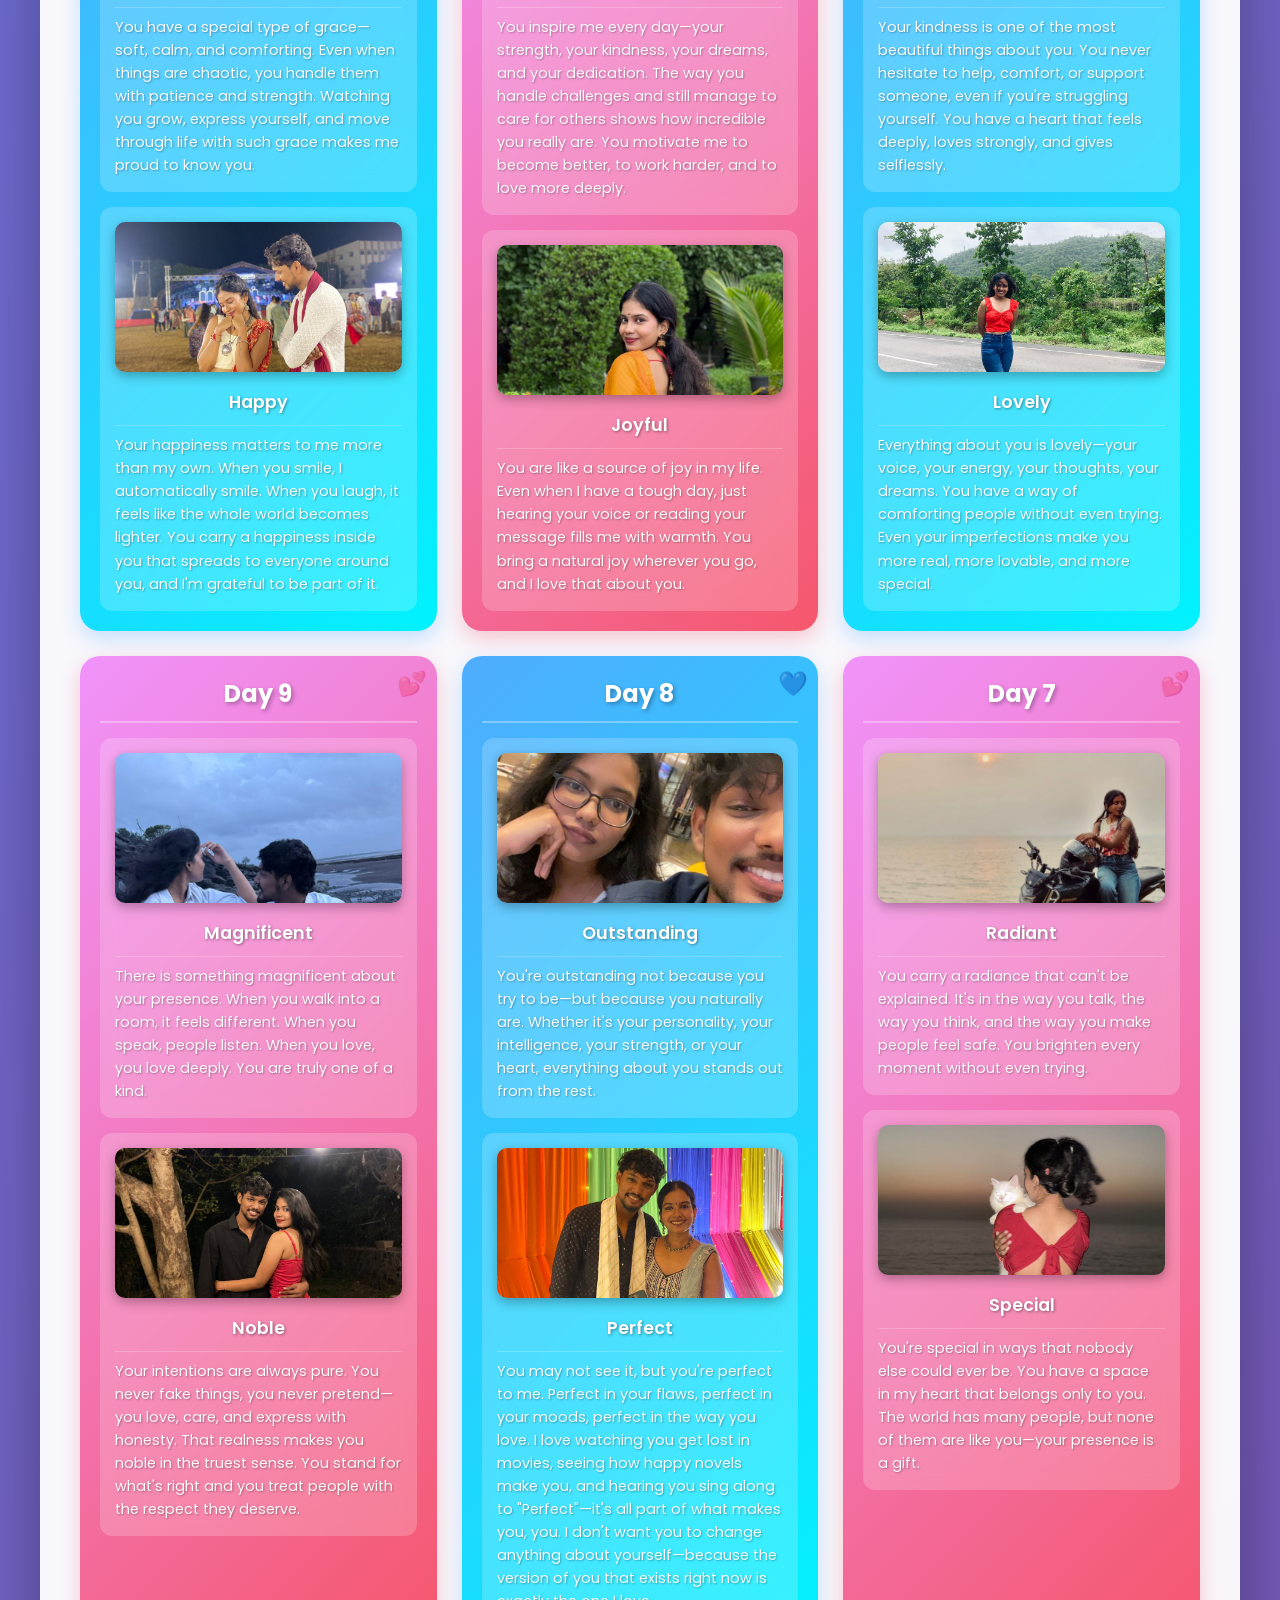
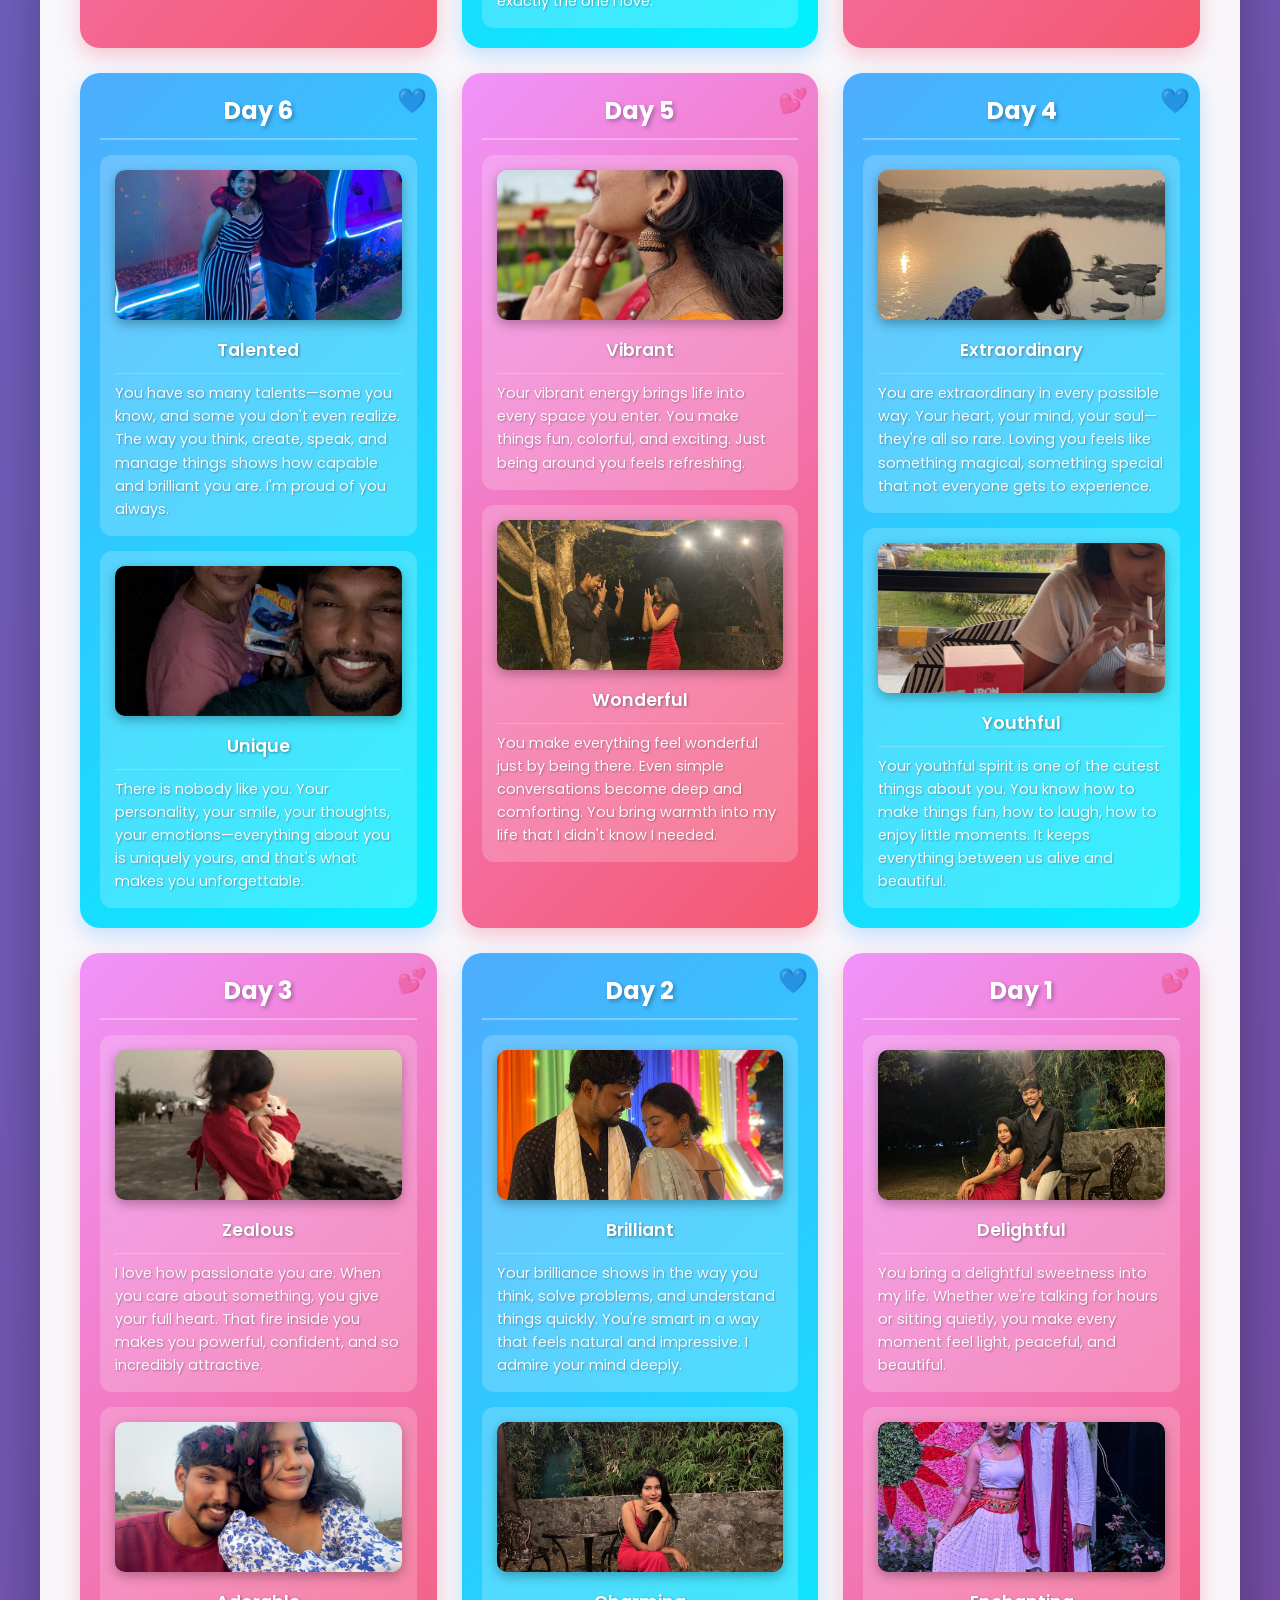
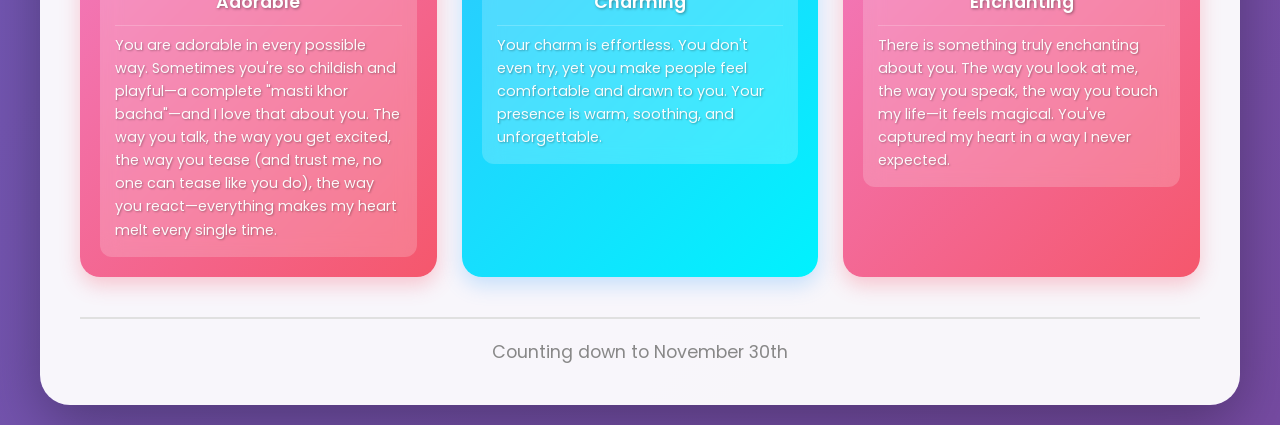
==== commit 79e3b449: "Set target date to Nov 30 2026, add ultra-attractive UI design system, Theme Switcher, Mystery Love " ====
--- a/index.html
+++ b/index.html
@@ -75,6 +75,24 @@
         </div>
       </div>
 
+      <!-- Mystery Love Jar Section -->
+      <section class="love-jar-container">
+        <span class="love-jar-icon">🍯</span>
+        <h2 class="love-jar-title">Our Mystery Love Jar</h2>
+        <p class="love-jar-sub">Tap below to draw a sweet reason why I love you!</p>
+        <button id="jarDrawBtn" class="jar-draw-btn" type="button">
+          Draw a Love Note 💌
+        </button>
+      </section>
+
+      <!-- Couple Romantic Quiz Game Section -->
+      <section class="quiz-card" id="quizCard">
+        <h2 class="section-title">How Well Do You Know Us? 🎮💖</h2>
+        <div class="quiz-question" id="quizQuestion">Loading question...</div>
+        <div class="quiz-options" id="quizOptions"></div>
+        <div class="quiz-result" id="quizResult"></div>
+      </section>
+
       <div class="words-section">
         <h2 class="section-title">
           15 Days, 30 Wonderful Words That Describe You
@@ -631,28 +649,28 @@
       </div>
     </div>
 
+    <!-- Mystery Love Note Modal -->
+    <div class="modal-overlay" id="loveNoteModal">
+      <div class="modal-container" style="max-width: 500px; text-align: center;">
+        <button class="modal-close" id="loveNoteClose">&times;</button>
+        <h2 style="color: #fff; margin-bottom: 15px;">💌 Secret Love Note</h2>
+        <div style="background: rgba(255,255,255,0.95); padding: 25px; border-radius: 18px; color: #880e4f; font-size: 1.15rem; font-weight: 600; line-height: 1.7;" id="loveNoteText"></div>
+      </div>
+    </div>
+
     <script src="https://cdn.jsdelivr.net/npm/canvas-confetti@1.9.3/dist/confetti.browser.min.js"></script>
     <script type="module" src="audio-player.js"></script>
+    <script type="module" src="interactive-features.js"></script>
     <script type="module">
       import { audioEngine } from "./audio-player.js";
       import { firebaseConfig } from "./firebase-config.js";
       import { initializeApp } from "https://www.gstatic.com/firebasejs/10.14.0/firebase-app.js";
       import { getFirestore, doc, onSnapshot, setDoc, increment } from "https://www.gstatic.com/firebasejs/10.14.0/firebase-firestore.js";
 
-      // Dynamically calculate the next upcoming November 30th
-      function getNextBirthdayDate() {
-        const now = new Date();
-        let year = now.getFullYear();
-        let target = new Date(`${year}-11-30T00:00:00`);
-        if (now.getTime() > target.getTime()) {
-          target = new Date(`${year + 1}-11-30T00:00:00`);
-        }
-        return target;
-      }
-
-      const targetBirthday = getNextBirthdayDate();
+      // Explicitly target November 30, 2026
+      const targetBirthday = new Date("2026-11-30T00:00:00");
       const targetDate = targetBirthday.getTime();
-      document.getElementById("footerYearText").textContent = `Counting down to November 30, ${targetBirthday.getFullYear()}`;
+      document.getElementById("footerYearText").textContent = `Counting down to November 30, 2026`;
 
       function updateCountdown() {
         const now = new Date().getTime();
--- a/style.css
+++ b/style.css
@@ -1916,3 +1916,225 @@
   margin-bottom: 8px;
 }
 
+/* ==========================================
+   THEME SWITCHER & ROMANTIC THEMES
+   ========================================== */
+.theme-switcher {
+  position: fixed;
+  bottom: 24px;
+  left: 24px;
+  z-index: 3000;
+}
+
+.theme-btn {
+  background: rgba(255, 255, 255, 0.9);
+  backdrop-filter: blur(12px);
+  border: 2px solid #ff758c;
+  border-radius: 999px;
+  padding: 10px 18px;
+  font-family: inherit;
+  font-weight: 600;
+  font-size: 0.88rem;
+  color: #d63384;
+  cursor: pointer;
+  box-shadow: 0 8px 24px rgba(245, 87, 108, 0.3);
+  transition: all 0.3s ease;
+}
+
+.theme-btn:hover {
+  transform: scale(1.05);
+  box-shadow: 0 12px 28px rgba(245, 87, 108, 0.45);
+}
+
+.theme-menu {
+  display: none;
+  position: absolute;
+  bottom: 50px;
+  left: 0;
+  background: rgba(255, 255, 255, 0.95);
+  backdrop-filter: blur(14px);
+  border-radius: 16px;
+  padding: 10px;
+  box-shadow: 0 10px 30px rgba(0, 0, 0, 0.2);
+  flex-direction: column;
+  gap: 6px;
+  min-width: 170px;
+}
+
+.theme-switcher:hover .theme-menu {
+  display: flex;
+}
+
+.theme-menu button {
+  background: none;
+  border: none;
+  padding: 8px 12px;
+  text-align: left;
+  font-family: inherit;
+  font-size: 0.88rem;
+  font-weight: 600;
+  color: #444;
+  cursor: pointer;
+  border-radius: 8px;
+  transition: background 0.2s ease;
+}
+
+.theme-menu button:hover {
+  background: #ffe3ec;
+  color: #d63384;
+}
+
+/* Themes Definition */
+body.theme-midnight {
+  background: linear-gradient(135deg, #0f172a 0%, #1e1b4b 40%, #311042 100%) !important;
+  color: #f1f5f9;
+}
+body.theme-midnight .container {
+  background: rgba(30, 27, 75, 0.88);
+  border: 1px solid rgba(139, 92, 246, 0.3);
+  box-shadow: 0 20px 60px rgba(0, 0, 0, 0.6);
+}
+body.theme-midnight .request-panel {
+  background: rgba(49, 16, 66, 0.7);
+  border-color: rgba(168, 85, 247, 0.3);
+  color: #f3e8ff;
+}
+body.theme-midnight .title {
+  background: linear-gradient(135deg, #c084fc 0%, #f472b6 100%);
+  -webkit-background-clip: text;
+  background-clip: text;
+}
+
+body.theme-sunset {
+  background: linear-gradient(135deg, #ff4e50 0%, #f9d423 100%) !important;
+}
+
+body.theme-neon {
+  background: linear-gradient(135deg, #11001c 0%, #35012c 50%, #2f004f 100%) !important;
+}
+
+/* ==========================================
+   CURSOR HEART TRAIL
+   ========================================== */
+.cursor-heart-particle {
+  position: fixed;
+  pointer-events: none;
+  z-index: 9999;
+  animation: cursorHeartFade 1s linear forwards;
+}
+
+@keyframes cursorHeartFade {
+  0% { transform: scale(1) translateY(0); opacity: 1; }
+  100% { transform: scale(0.3) translateY(-30px); opacity: 0; }
+}
+
+/* ==========================================
+   MYSTERY LOVE JAR
+   ========================================== */
+.love-jar-container {
+  background: linear-gradient(135deg, #fce4ec 0%, #f8bbd0 100%);
+  border-radius: 22px;
+  padding: 30px;
+  text-align: center;
+  margin: 30px 0;
+  box-shadow: 0 12px 32px rgba(248, 187, 208, 0.4);
+  border: 2px dashed #f48fb1;
+  position: relative;
+  overflow: hidden;
+}
+
+.love-jar-icon {
+  font-size: 3.5rem;
+  animation: jarBounce 2s infinite ease-in-out;
+  display: inline-block;
+  margin-bottom: 10px;
+}
+
+@keyframes jarBounce {
+  0%, 100% { transform: translateY(0) rotate(0deg); }
+  50% { transform: translateY(-10px) rotate(8deg); }
+}
+
+.love-jar-title {
+  font-size: 1.6rem;
+  color: #880e4f;
+  font-weight: 700;
+  margin-bottom: 6px;
+}
+
+.love-jar-sub {
+  color: #ad1457;
+  font-size: 0.95rem;
+  margin-bottom: 18px;
+}
+
+.jar-draw-btn {
+  background: linear-gradient(135deg, #ec407a 0%, #d81b60 100%);
+  color: white;
+  border: none;
+  padding: 12px 28px;
+  border-radius: 999px;
+  font-weight: 700;
+  font-size: 1rem;
+  cursor: pointer;
+  box-shadow: 0 8px 20px rgba(216, 27, 96, 0.35);
+  transition: transform 0.2s ease;
+}
+
+.jar-draw-btn:hover {
+  transform: scale(1.06);
+}
+
+/* ==========================================
+   COUPLE ROMANTIC QUIZ GAME
+   ========================================== */
+.quiz-card {
+  background: #ffffff;
+  border-radius: 20px;
+  padding: 24px;
+  margin: 25px 0;
+  box-shadow: 0 10px 28px rgba(0, 0, 0, 0.08);
+  border: 1px solid #ffd8e7;
+}
+
+.quiz-question {
+  font-size: 1.25rem;
+  font-weight: 700;
+  color: #7f2d51;
+  margin-bottom: 16px;
+}
+
+.quiz-options {
+  display: grid;
+  grid-template-columns: repeat(auto-fit, minmax(200px, 1fr));
+  gap: 12px;
+}
+
+.quiz-option-btn {
+  background: #fff0f5;
+  border: 2px solid #ffb6c1;
+  border-radius: 14px;
+  padding: 12px 16px;
+  font-family: inherit;
+  font-weight: 600;
+  color: #5b233a;
+  cursor: pointer;
+  transition: all 0.25s ease;
+  text-align: left;
+}
+
+.quiz-option-btn:hover {
+  background: #ffb6c1;
+  color: #ffffff;
+  transform: translateY(-2px);
+  box-shadow: 0 6px 16px rgba(255, 182, 193, 0.5);
+}
+
+.quiz-result {
+  margin-top: 14px;
+  font-weight: 600;
+  color: #127d3a;
+  font-size: 0.98rem;
+}
+
+
